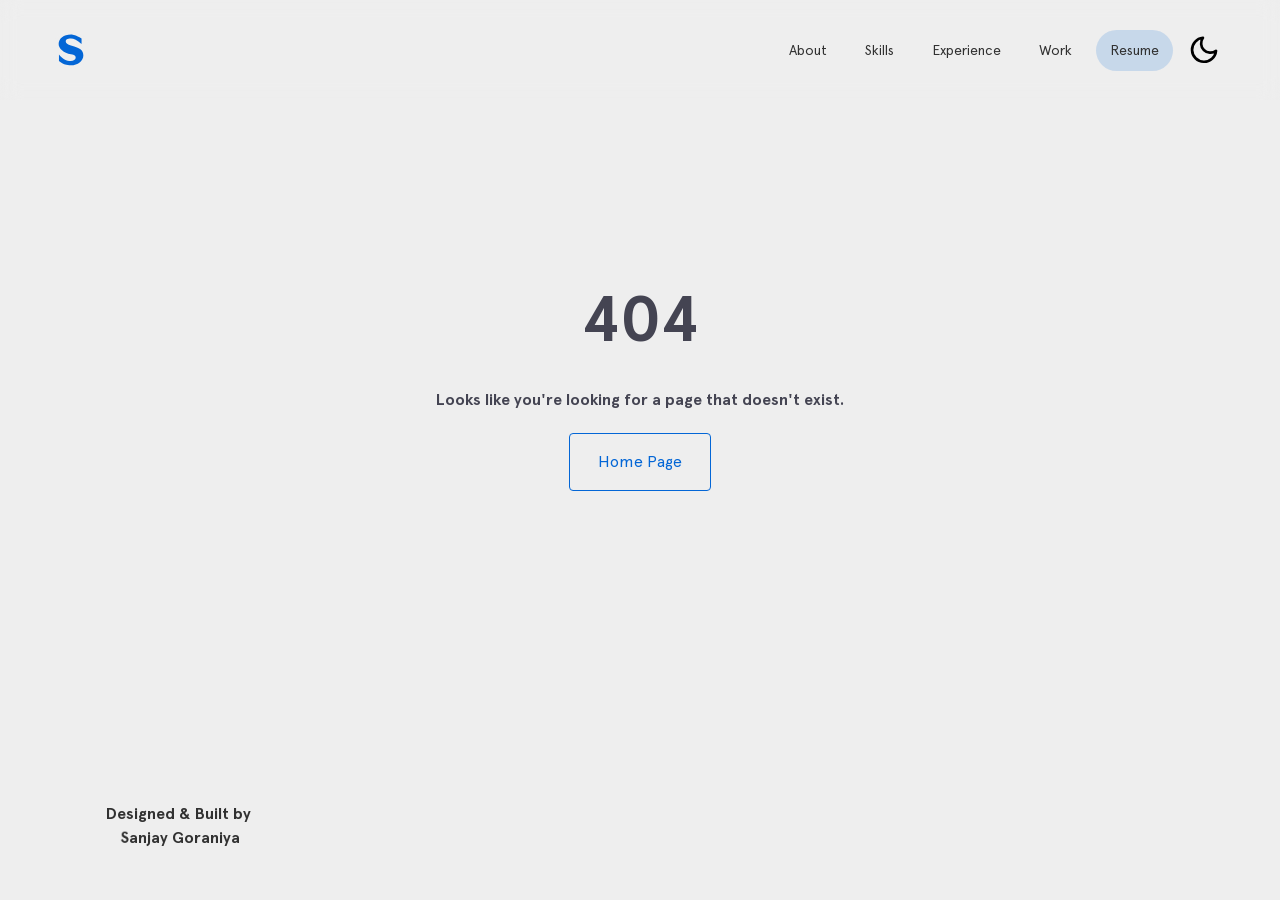
==== index.html @ a466d7d6 "bug fixed" ====
<!doctype html><html lang="en"><head><meta charset="utf-8"/><meta name="viewport" content="width=device-width,initial-scale=1"/><title>Sanjay Goraniya</title><link rel="sitemap" type="application/xml" href="/sitemap.xml"><link rel="icon" sizes="256x256" href="/favicon.ico"/><link rel="apple-touch-icon" sizes="192x192" href="/logo192.png"/><link id="manifest" rel="manifest" href="/manifest-light.json"/><link rel="stylesheet" href="/css/styles.css"><link rel="stylesheet" href="https://fonts.googleapis.com/css?family=Inconsolata:400,700"><link rel="stylesheet" href="/css/layout.css"><link rel="preconnect dns-prefetch" href="https://www.google-analytics.com"></head><body class="siteLoading"><noscript><meta http-equiv="refresh" content="0;url=/index.htm"/></noscript><div id="root"></div><script async="" src="https://www.google-analytics.com/analytics.js"></script><script>!function(e){function r(r){for(var n,a,i=r[0],l=r[1],f=r[2],c=0,s=[];c<i.length;c++)a=i[c],Object.prototype.hasOwnProperty.call(o,a)&&o[a]&&s.push(o[a][0]),o[a]=0;for(n in l)Object.prototype.hasOwnProperty.call(l,n)&&(e[n]=l[n]);for(p&&p(r);s.length;)s.shift()();return u.push.apply(u,f||[]),t()}function t(){for(var e,r=0;r<u.length;r++){for(var t=u[r],n=!0,i=1;i<t.length;i++){var l=t[i];0!==o[l]&&(n=!1)}n&&(u.splice(r--,1),e=a(a.s=t[0]))}return e}var n={},o={1:0},u=[];function a(r){if(n[r])return n[r].exports;var t=n[r]={i:r,l:!1,exports:{}};return e[r].call(t.exports,t,t.exports,a),t.l=!0,t.exports}a.m=e,a.c=n,a.d=function(e,r,t){a.o(e,r)||Object.defineProperty(e,r,{enumerable:!0,get:t})},a.r=function(e){"undefined"!=typeof Symbol&&Symbol.toStringTag&&Object.defineProperty(e,Symbol.toStringTag,{value:"Module"}),Object.defineProperty(e,"__esModule",{value:!0})},a.t=function(e,r){if(1&r&&(e=a(e)),8&r)return e;if(4&r&&"object"==typeof e&&e&&e.__esModule)return e;var t=Object.create(null);if(a.r(t),Object.defineProperty(t,"default",{enumerable:!0,value:e}),2&r&&"string"!=typeof e)for(var n in e)a.d(t,n,function(r){return e[r]}.bind(null,n));return t},a.n=function(e){var r=e&&e.__esModule?function(){return e.default}:function(){return e};return a.d(r,"a",r),r},a.o=function(e,r){return Object.prototype.hasOwnProperty.call(e,r)},a.p="/";var i=this.webpackJsonpsanjaygoraniya=this.webpackJsonpsanjaygoraniya||[],l=i.push.bind(i);i.push=r,i=i.slice();for(var f=0;f<i.length;f++)r(i[f]);var p=l;t()}([])</script><script src="/static/js/2.ada82564.chunk.js"></script><script src="/static/js/main.3260bbbf.chunk.js"></script></body></html>
---- css/styles.css ----
.siteLoading::before {
    content: '';
    background: url('../img/watch.svg') no-repeat center center;
    background-size: 35%;
    position: absolute;
    top: 0;
    bottom: 0;
    left: 0;
    right: 0;
    z-index: 1000;
}
.siteLoading {
    pointer-events: none;
    overflow: hidden;
    user-select: none;
    height: 100vh;
    width: 100vw;
}
.siteLoading #root {
    background-color: #25252588;
    opacity: 0.01;
}
---- css/layout.css ----
@font-face{font-family:'Apercu';src:url("../fonts/apercu/Apercu-Light.eot");src:url("../fonts/apercu/Apercu-Light.eot?#iefix") format("embedded-opentype"),url("../fonts/apercu/Apercu-Light.woff2") format("woff2"),url("../fonts/apercu/Apercu-Light.woff") format("woff"),url("../fonts/apercu/Apercu-Light.ttf") format("truetype"),url("../fonts/apercu/Apercu-Light.svg#Apercu-Light") format("svg");font-weight:300;font-style:normal}@font-face{font-family:'Apercu';src:url("../fonts/apercu/Apercu-LightItalic.eot");src:url("../fonts/apercu/Apercu-LightItalic.eot?#iefix") format("embedded-opentype"),url("../fonts/apercu/Apercu-LightItalic.woff2") format("woff2"),url("../fonts/apercu/Apercu-LightItalic.woff") format("woff"),url("../fonts/apercu/Apercu-LightItalic.ttf") format("truetype"),url("../fonts/apercu/Apercu-LightItalic.svg#Apercu-LightItalic") format("svg");font-weight:300;font-style:italic}@font-face{font-family:'Apercu';src:url("../fonts/apercu/Apercu-Regular.eot");src:url("../fonts/apercu/Apercu-Regular.eot?#iefix") format("embedded-opentype"),url("../fonts/apercu/Apercu-Regular.woff2") format("woff2"),url("../fonts/apercu/Apercu-Regular.woff") format("woff"),url("../fonts/apercu/Apercu-Regular.ttf") format("truetype"),url("../fonts/apercu/Apercu-Regular.svg#Apercu-Regular") format("svg");font-weight:400;font-style:normal}@font-face{font-family:'Apercu';src:url("../fonts/apercu/Apercu-Italic.eot");src:url("../fonts/apercu/Apercu-Italic.eot?#iefix") format("embedded-opentype"),url("../fonts/apercu/Apercu-Italic.woff2") format("woff2"),url("../fonts/apercu/Apercu-Italic.woff") format("woff"),url("../fonts/apercu/Apercu-Italic.ttf") format("truetype"),url("../fonts/apercu/Apercu-Italic.svg#Apercu-Italic") format("svg");font-weight:400;font-style:italic}@font-face{font-family:'Apercu';src:url("../fonts/apercu/Apercu-Medium.eot");src:url("../fonts/apercu/Apercu-Medium.eot?#iefix") format("embedded-opentype"),url("../fonts/apercu/Apercu-Medium.woff2") format("woff2"),url("../fonts/apercu/Apercu-Medium.woff") format("woff"),url("../fonts/apercu/Apercu-Medium.ttf") format("truetype"),url("../fonts/apercu/Apercu-Medium.svg#Apercu-Medium") format("svg");font-weight:500;font-style:normal}@font-face{font-family:'Apercu';src:url("../fonts/apercu/Apercu-MediumItalic.eot");src:url("../fonts/apercu/Apercu-MediumItalic.eot?#iefix") format("embedded-opentype"),url("../fonts/apercu/Apercu-MediumItalic.woff2") format("woff2"),url("../fonts/apercu/Apercu-MediumItalic.woff") format("woff"),url("../fonts/apercu/Apercu-MediumItalic.ttf") format("truetype"),url("../fonts/apercu/Apercu-MediumItalic.svg#Apercu-MediumItalic") format("svg");font-weight:500;font-style:italic}@font-face{font-family:'Apercu';src:url("../fonts/apercu/Apercu-Bold.eot");src:url("../fonts/apercu/Apercu-Bold.eot?#iefix") format("embedded-opentype"),url("../fonts/apercu/Apercu-Bold.woff2") format("woff2"),url("../fonts/apercu/Apercu-Bold.woff") format("woff"),url("../fonts/apercu/Apercu-Bold.ttf") format("truetype"),url("../fonts/apercu/Apercu-Bold.svg#Apercu-Bold") format("svg");font-weight:700;font-style:normal}@font-face{font-family:'Apercu';src:url("../fonts/apercu/Apercu-BoldItalic.eot");src:url("../fonts/apercu/Apercu-BoldItalic.eot?#iefix") format("embedded-opentype"),url("../fonts/apercu/Apercu-BoldItalic.woff2") format("woff2"),url("../fonts/apercu/Apercu-BoldItalic.woff") format("woff"),url("../fonts/apercu/Apercu-BoldItalic.ttf") format("truetype"),url("../fonts/apercu/Apercu-BoldItalic.svg#Apercu-BoldItalic") format("svg");font-weight:700;font-style:italic}.navbar{--navbar-height: 100px;position:fixed;z-index:12;height:var(--navbar-height);width:100%;min-width:280px;padding:0px 50px;-webkit-transition:-webkit-transform 0.8s ease-in-out;transition:-webkit-transform 0.8s ease-in-out;transition:transform 0.8s ease-in-out;transition:transform 0.8s ease-in-out, -webkit-transform 0.8s ease-in-out;background:var(--main-blur-background);-webkit-backdrop-filter:blur(10px);backdrop-filter:blur(10px)}@media screen and (max-width: 1024px){.navbar{padding:0 40px}}@media screen and (max-width: 768px){.navbar{padding:0 30px}}@media screen and (max-width: 330px){.navbar{padding:0 10px}}@media screen and (max-width: 630px){.navbar{--navbar-height: 70px;bottom:0}}.navbar.up{--navbar-height: 70px;-webkit-transition:-webkit-transform 0.4s ease-in-out;transition:-webkit-transform 0.4s ease-in-out;transition:transform 0.4s ease-in-out;transition:transform 0.4s ease-in-out, -webkit-transform 0.4s ease-in-out;-webkit-box-shadow:0 10px 30px -10px rgba(0,0,0,0.5);box-shadow:0 10px 30px -10px rgba(0,0,0,0.5)}@media screen and (max-width: 630px){.navbar.up{-webkit-box-shadow:0 -10px 30px -10px rgba(0,0,0,0.5);box-shadow:0 -10px 30px -10px rgba(0,0,0,0.5)}}.navbar.down{--navbar-height: 70px;-webkit-transform:translateY(-100%);transform:translateY(-100%)}@media screen and (max-width: 630px){.navbar.down{-webkit-transform:translateY(100%);transform:translateY(100%)}}.navbar nav{display:-webkit-box;display:-ms-flexbox;display:flex;-webkit-box-align:center;-ms-flex-align:center;align-items:center;-webkit-box-pack:justify;-ms-flex-pack:justify;justify-content:space-between;height:100%;width:100%}.navbar nav .logo{display:-webkit-box;display:-ms-flexbox;display:flex;-webkit-box-pack:center;-ms-flex-pack:center;justify-content:center;-ms-flex-negative:0;flex-shrink:0;-webkit-box-align:center;-ms-flex-align:center;align-items:center;width:42px;height:42px}.navbar nav .logo a,.navbar nav .logo img,.navbar nav .logo svg{width:100%;height:100%}.navbar nav .navbar__links{display:-webkit-box;display:-ms-flexbox;display:flex;-webkit-box-align:center;-ms-flex-align:center;align-items:center}.navbar nav .navbar__links ul{display:-webkit-box;display:-ms-flexbox;display:flex;-webkit-box-pack:justify;-ms-flex-pack:justify;justify-content:space-between;-webkit-box-align:center;-ms-flex-align:center;align-items:center;padding:0px;margin:0px;list-style:none}@media screen and (max-width: 630px){.navbar nav .navbar__links ul{position:absolute;z-index:10;width:160px;display:-webkit-box;display:-ms-flexbox;display:flex;-webkit-box-orient:vertical;-webkit-box-direction:normal;-ms-flex-direction:column;flex-direction:column;-webkit-box-align:center;-ms-flex-align:center;align-items:center;-webkit-box-pack:center;-ms-flex-pack:center;justify-content:center;top:-100%;left:50%;-webkit-transition:none;transition:none;-webkit-transform:translate(-50%, 100%);transform:translate(-50%, 100%);opacity:0}.navbar nav .navbar__links ul.show{-webkit-transition:opacity .2s ease, -webkit-transform 0.5s ease-in;transition:opacity .2s ease, -webkit-transform 0.5s ease-in;transition:transform 0.5s ease-in, opacity .2s ease;transition:transform 0.5s ease-in, opacity .2s ease, -webkit-transform 0.5s ease-in;-webkit-transform:translate(-50%, -74%);transform:translate(-50%, -74%);opacity:1}.navbar nav .navbar__links ul::before{content:'';position:absolute;top:0;right:0;height:100%;width:100%;z-index:-1;background:var(--main-background);border-radius:10px;-webkit-box-shadow:rgba(0,0,0,0.8) 0px 0px 85px;box-shadow:rgba(0,0,0,0.8) 0px 0px 85px}}.navbar nav .navbar__links ul li{margin:0px 5px;font-size:14px}.navbar nav .navbar__links ul li a{padding:10px 14px;display:inline-block;text-decoration:none;text-decoration-skip-ink:auto;color:var(--heading-text);border-radius:50px;cursor:pointer}@media screen and (max-width: 630px){.navbar nav .navbar__links ul li a{margin:5px;color:var(--heading-text);background:var(--link-hover-background)}.navbar nav .navbar__links ul li a:hover{color:var(--link-text);text-decoration:underline}}.navbar nav .navbar__links ul li a:hover{color:var(--link-text);background:var(--link-hover-background)}.navbar nav .navbar__links .navbar__link__button{position:relative;display:-webkit-box;display:-ms-flexbox;display:flex;-webkit-box-orient:horizontal;-webkit-box-direction:normal;-ms-flex-direction:row;flex-direction:row;-webkit-box-align:center;-ms-flex-align:center;align-items:center}.navbar nav .navbar__links .navbar__link__button .link__button{margin-left:5px;margin-right:5px;font-size:14px}.navbar nav .navbar__links .navbar__link__button a{padding:10px 14px;display:inline-block;text-decoration:none;text-decoration-skip-ink:auto;color:var(--heading-text);border-radius:50px;background:var(--link-hover-background);cursor:pointer}.navbar nav .navbar__links .navbar__link__button a:hover{color:var(--link-text);background:var(--link-hover-background)}.navbar nav .navbar__links .navbar__link__button .hamburger__wrapper{--hamburger-width: 15px;--ham-before: top 0.1s ease-in 0.25s,opacity 0.1s ease-in;--ham-before-active: top 0.1s ease-out,opacity 0.1s ease-out 0.12s;--ham-after: bottom 0.1s ease-in 0.25s,transform 0.22s cubic-bezier(0.55,0.055,0.675,0.19);--ham-after-active: bottom 0.1s ease-out,transform 0.22s cubic-bezier(0.215,0.61,0.355,1) 0.12s;--hamburger-open-line-gap: -8px;display:none}@media screen and (max-width: 630px){.navbar nav .navbar__links .navbar__link__button .hamburger__wrapper{display:initial}}.navbar nav .navbar__links .navbar__link__button .hamburger__wrapper .hamburger__button{display:-webkit-box;display:-ms-flexbox;display:flex;-webkit-box-pack:center;-ms-flex-pack:center;justify-content:center;-webkit-box-align:center;-ms-flex-align:center;align-items:center;position:relative;z-index:10;padding:13.5px;border:0px;border-radius:50%;background-color:transparent;color:inherit;text-transform:none;-webkit-transition-timing-function:linear;transition-timing-function:linear;-webkit-transition-duration:0.15s;transition-duration:0.15s;-webkit-transition-property:opacity, -webkit-filter;transition-property:opacity, -webkit-filter;transition-property:opacity, filter;transition-property:opacity, filter, -webkit-filter;outline:none;cursor:pointer}.navbar nav .navbar__links .navbar__link__button .hamburger__wrapper .hamburger__button:hover{background:var(--link-hover-background)}.navbar nav .navbar__links .navbar__link__button .hamburger__wrapper .hamburger__button .ham-box{display:inline-block;position:relative;width:var(--hamburger-width);height:var(--hamburger-width)}.navbar nav .navbar__links .navbar__link__button .hamburger__wrapper .hamburger__button .ham-box .ham-box-inner{position:absolute;top:50%;right:0px;width:var(--hamburger-width);height:2px;border-radius:var(--border-radius);background-color:var(--link-text)}.navbar nav .navbar__links .navbar__link__button .hamburger__wrapper .hamburger__button .ham-box .ham-box-inner::after,.navbar nav .navbar__links .navbar__link__button .hamburger__wrapper .hamburger__button .ham-box .ham-box-inner::before{content:"";display:block;position:absolute;left:auto;right:0px;height:2px;border-radius:4px;background-color:var(--link-text);-webkit-transition-timing-function:ease;transition-timing-function:ease;-webkit-transition-duration:0.15s;transition-duration:0.15s;-webkit-transition-property:-webkit-transform;transition-property:-webkit-transform;transition-property:transform;transition-property:transform, -webkit-transform}.navbar nav .navbar__links .navbar__link__button .hamburger__close .ham-box .ham-box-inner{-webkit-transition:-webkit-transform 0.22s cubic-bezier(0.215, 0.61, 0.355, 1) 0.12s;transition:-webkit-transform 0.22s cubic-bezier(0.215, 0.61, 0.355, 1) 0.12s;transition:transform 0.22s cubic-bezier(0.215, 0.61, 0.355, 1) 0.12s;transition:transform 0.22s cubic-bezier(0.215, 0.61, 0.355, 1) 0.12s, -webkit-transform 0.22s cubic-bezier(0.215, 0.61, 0.355, 1) 0.12s;-webkit-transform:rotate(225deg);transform:rotate(225deg)}.navbar nav .navbar__links .navbar__link__button .hamburger__close .ham-box .ham-box-inner::before{width:100%;top:0px;opacity:1;-webkit-transition:var(--ham-before-active);transition:var(--ham-before-active)}.navbar nav .navbar__links .navbar__link__button .hamburger__close .ham-box .ham-box-inner::after{width:100%;bottom:0px;-webkit-transform:rotate(-90deg);transform:rotate(-90deg);-webkit-transition:var(--ham-after-active);transition:var(--ham-after-active)}.navbar nav .navbar__links .navbar__link__button .hamburger__open .ham-box-inner{-webkit-transition:-webkit-transform 0.22s cubic-bezier(0.55, 0.055, 0.675, 0.19) 0s;transition:-webkit-transform 0.22s cubic-bezier(0.55, 0.055, 0.675, 0.19) 0s;transition:transform 0.22s cubic-bezier(0.55, 0.055, 0.675, 0.19) 0s;transition:transform 0.22s cubic-bezier(0.55, 0.055, 0.675, 0.19) 0s, -webkit-transform 0.22s cubic-bezier(0.55, 0.055, 0.675, 0.19) 0s;-webkit-transform:rotate(0deg);transform:rotate(0deg)}.navbar nav .navbar__links .navbar__link__button .hamburger__open .ham-box-inner::before{width:120%;top:var(--hamburger-open-line-gap);opacity:1;-webkit-transition:var(--ham-before);transition:var(--ham-before)}.navbar nav .navbar__links .navbar__link__button .hamburger__open .ham-box-inner::after{width:80%;bottom:var(--hamburger-open-line-gap);-webkit-transform:rotate(0deg);transform:rotate(0deg);-webkit-transition:var(--ham-after);transition:var(--ham-after)}html{-webkit-box-sizing:border-box;box-sizing:border-box}*,*:before,*:after{-webkit-box-sizing:inherit;box-sizing:inherit}*::-moz-selection{color:var(--selection-text);background:var(--selection-background)}*::selection{color:var(--selection-text);background:var(--selection-background)}::-webkit-scrollbar{width:var(--scrollbar-size);height:var(--scrollbar-size)}::-webkit-scrollbar-track{background:var(--main-background)}::-webkit-scrollbar-thumb{background-color:var(--main-text);border-radius:6px;border:3px solid var(--main-background)}body{--main-background: #eee;--main-blur-background: #eeeeee6a;--main-text: #444452;--heading-text: #313131;--link-text: #0366d6;--link-main-background: transparent;--link-hover-background: #0366d62a;--selection-background: #ffdc00;--selection-text: inherit;--scrollbar-size: 11px;scrollbar-width:thin;scrollbar-color:var(--main-text) var(--main-background);margin:0;padding:0;-webkit-font-smoothing:antialiased;-moz-osx-font-smoothing:grayscale;background-color:var(--main-background);color:var(--main-text);font-family:"Apercu","Source Sans Pro",system,system-ui,-apple-system,BlinkMacSystemFont,Roboto,Helvetica,Arial,sans-serif;line-height:1.5;width:100%;position:relative;min-width:280px}body .container,body #root{width:100%;height:100%}body.dark{--main-background: #0a192f;--main-blur-background: #0a192f6a;--main-text: #afafbf;--heading-text: #c3c3c3;--link-text: #58a6ff;--link-main-background: transparent;--link-hover-background: #58a6ff2a;--selection-background: #ffdc00;--selection-text: #000}a{-webkit-transition:all 0.2s ease-in-out;transition:all 0.2s ease-in-out;text-decoration:none;color:var(--link-text)}.email-link{color:var(--link-text) !important;display:inline-block;background-color:transparent;border:1px solid var(--link-text);border-radius:4px;padding:1.25rem 1.75rem;line-height:1;text-decoration:none;cursor:pointer}@media screen and (max-width: 550px){.email-link{padding:1rem 1.50rem}}@media screen and (max-width: 360px){.email-link{padding:1rem 1.50rem}}@media screen and (max-width: 330px){.email-link{padding:1rem 1.50rem}}.email-link:hover{text-decoration:none;background-color:var(--link-hover-background)}ul{list-style:none;padding:0;margin:0}img{max-width:100%;vertical-align:middle}strong{font-weight:700;color:var(--heading-text)}.emoji{display:inline-block;vertical-align:text-top;background-size:contain;background-repeat:no-repeat;background-position:center}.section{display:-webkit-box;display:-ms-flexbox;display:flex;-webkit-box-pack:center;-ms-flex-pack:center;justify-content:center;padding:100px 170px}@media screen and (max-width: 1280px){.section{padding:100px}}@media screen and (max-width: 1024px){.section{padding:80px 50px}}@media screen and (max-width: 768px){.section{display:block}}@media screen and (max-width: 480px){.section{padding:80px 35px}}.section__title{-ms-flex-negative:0;flex-shrink:0;width:200px;margin:0;padding:0;margin-right:70px;color:var(--heading-text);text-transform:uppercase;text-align:right;font-weight:700;letter-spacing:2px}@media screen and (max-width: 1024px){.section__title{margin-right:50px}}@media screen and (max-width: 850px){.section__title{width:150px}}@media screen and (max-width: 768px){.section__title{text-align:left;width:auto}}.section__content{font-weight:300;font-size:1rem;width:100%;max-width:650px}@media screen and (max-width: 768px){.section__content{padding-top:30px;padding-left:50px}}@media screen and (max-width: 550px){.section__content{padding-left:30px}}@media screen and (max-width: 480px){.section__content{padding-left:10px}}.section__content p{margin-top:0;margin-bottom:25px}.section__content .underline-link{display:inline-block;text-decoration:none}.section__content .underline-link:hover{text-decoration:underline}.project-link{-webkit-transition:all 0.2s ease-in-out;transition:all 0.2s ease-in-out;font-weight:700;display:inline-block;background-color:transparent;white-space:nowrap}.project-link:hover:after{-webkit-transform:translateX(7px);transform:translateX(7px)}.small{font-family:'Inconsolata', monospace;font-size:0.85rem;display:inline-block;margin-top:15px}.small:after{display:none}.fadeOut{opacity:0;-webkit-transition:opacity 0.5s;transition:opacity 0.5s;pointer-events:none}.fadeIn{opacity:1;-webkit-transition:opacity 0.5s 0.5s;transition:opacity 0.5s 0.5s}#top-button{-webkit-transition:all 0.2s ease-in-out;transition:all 0.2s ease-in-out;background:transparent;border:none;outline:none;width:40px;position:fixed;bottom:25px;right:10px;-webkit-transition:all .8s;transition:all .8s;cursor:pointer}@media screen and (max-width: 1024px){#top-button{bottom:20px;right:7px;width:35px}}@media screen and (max-width: 630px){#top-button.md{-webkit-transition:all .4s;transition:all .4s;bottom:calc(70px + 15px)}}@media screen and (max-width: 480px){#top-button{right:3px}}#top-button:hover,#top-button:focus{-webkit-transform:translateY(-10px);transform:translateY(-10px)}#top-button img{width:100%}.waypoint{opacity:0;-webkit-transform:translate3d(0, 20px, 0);transform:translate3d(0, 20px, 0);-webkit-transition:opacity 0.6s cubic-bezier(0.694, 0, 0.335, 1),-webkit-transform 0.6s cubic-bezier(0.694, 0, 0.335, 1);transition:opacity 0.6s cubic-bezier(0.694, 0, 0.335, 1),-webkit-transform 0.6s cubic-bezier(0.694, 0, 0.335, 1);transition:opacity 0.6s cubic-bezier(0.694, 0, 0.335, 1),transform 0.6s cubic-bezier(0.694, 0, 0.335, 1);transition:opacity 0.6s cubic-bezier(0.694, 0, 0.335, 1),transform 0.6s cubic-bezier(0.694, 0, 0.335, 1),-webkit-transform 0.6s cubic-bezier(0.694, 0, 0.335, 1)}.in-view{opacity:1;-webkit-transform:translateZ(0);transform:translateZ(0)}.theme-changing,.theme-changing *{-webkit-transition:color 0.2s ease-in-out, background-color 0.8s ease-in-out !important;transition:color 0.2s ease-in-out, background-color 0.8s ease-in-out !important}.toggle-theme-wrapper{--toggle-switch-size: 42px;padding:5px;height:var(--toggle-switch-size);width:var(--toggle-switch-size);border-radius:50%;top:25px;right:30px}@media screen and (max-width: 480px){.toggle-theme-wrapper{top:20px;right:25px}}.toggle-theme-wrapper:hover{background:var(--link-hover-background)}.toggle-theme-wrapper .toggle-theme-button{height:100%;width:100%;padding:0;margin:0;border-radius:50px;border:none;outline:none;background:transparent}.toggle-theme-wrapper #toggle-switch{visibility:hidden;position:absolute;opacity:0;height:0;width:0}.toggle-theme-wrapper #toggle-switch:checked+label .sun{-webkit-transition:all 2s ease;transition:all 2s ease;display:block;opacity:1}.toggle-theme-wrapper #toggle-switch:checked+label .moon{-webkit-transition:all 2s ease;transition:all 2s ease;display:none;opacity:0}.toggle-theme-wrapper label{display:-webkit-box;display:-ms-flexbox;display:flex;-webkit-box-pack:center;-ms-flex-pack:center;justify-content:center;-webkit-box-align:center;-ms-flex-align:center;align-items:center;height:100%;width:100%;border-radius:50%;cursor:pointer}.toggle-theme-wrapper label svg.sun{height:calc(var(--toggle-switch-size) * 0.6);width:calc(var(--toggle-switch-size) * 0.6)}.toggle-theme-wrapper label svg.moon{height:calc(var(--toggle-switch-size) * 0.8);width:calc(var(--toggle-switch-size) * 0.8)}.toggle-theme-wrapper label .sun{display:none}.toggle-theme-wrapper label .moon{display:block}@-webkit-keyframes rubberText{from{-webkit-transform:scale3d(1, 1, 1);transform:scale3d(1, 1, 1)}30%{-webkit-transform:scale3d(1.25, 0.75, 1);transform:scale3d(1.25, 0.75, 1)}40%{-webkit-transform:scale3d(0.75, 1.25, 1);transform:scale3d(0.75, 1.25, 1)}50%{-webkit-transform:scale3d(1.15, 0.85, 1);transform:scale3d(1.15, 0.85, 1)}65%{-webkit-transform:scale3d(0.95, 1.05, 1);transform:scale3d(0.95, 1.05, 1)}75%{-webkit-transform:scale3d(1.05, 0.95, 1);transform:scale3d(1.05, 0.95, 1)}to{-webkit-transform:scale3d(1, 1, 1);transform:scale3d(1, 1, 1)}}@keyframes rubberText{from{-webkit-transform:scale3d(1, 1, 1);transform:scale3d(1, 1, 1)}30%{-webkit-transform:scale3d(1.25, 0.75, 1);transform:scale3d(1.25, 0.75, 1)}40%{-webkit-transform:scale3d(0.75, 1.25, 1);transform:scale3d(0.75, 1.25, 1)}50%{-webkit-transform:scale3d(1.15, 0.85, 1);transform:scale3d(1.15, 0.85, 1)}65%{-webkit-transform:scale3d(0.95, 1.05, 1);transform:scale3d(0.95, 1.05, 1)}75%{-webkit-transform:scale3d(1.05, 0.95, 1);transform:scale3d(1.05, 0.95, 1)}to{-webkit-transform:scale3d(1, 1, 1);transform:scale3d(1, 1, 1)}}.rubber-text{display:inline-block;white-space:pre;will-change:transform;text-rendering:optimizeLegibility;-webkit-transition:-webkit-transform 0.3s ease-out;transition:-webkit-transform 0.3s ease-out;transition:transform 0.3s ease-out;transition:transform 0.3s ease-out, -webkit-transform 0.3s ease-out;font-weight:inherit;font-size:inherit}.rubber-text.animate{-webkit-animation:rubberText 1s;animation:rubberText 1s}.rubber-text:hover{color:var(--link-text)}.not-found .name .rubber-text:hover{color:var(--heading-text)}.intro{height:calc(100vh);min-height:550px;display:-webkit-box;display:-ms-flexbox;display:flex;-webkit-box-orient:vertical;-webkit-box-direction:normal;-ms-flex-direction:column;flex-direction:column;-webkit-box-pack:center;-ms-flex-pack:center;justify-content:center;max-width:1440px;padding:120px 100px;margin:0 auto}@media screen and (max-width: 630px){.intro{padding:120px 70px}}@media screen and (max-width: 550px){.intro{padding:120px 50px}}@media screen and (max-width: 480px){.intro{padding:70px 35px}}.intro .name{font-weight:700;font-size:3rem;color:var(--heading-text)}@media screen and (max-width: 1024px){.intro .name{font-size:2.75rem}}@media screen and (max-width: 768px){.intro .name{font-size:2.5rem}}@media screen and (max-width: 550px){.intro .name{font-size:2.25rem}}@media screen and (max-width: 480px){.intro .name{font-size:2rem}}@media screen and (max-width: 360px){.intro .name{font-size:1.75rem}}@media screen and (max-width: 330px){.intro .name{font-size:1.5rem}}.intro__hello,.intro__tagline{font-size:2.5rem}@media screen and (max-width: 1024px){.intro__hello,.intro__tagline{font-size:2.25rem}}@media screen and (max-width: 768px){.intro__hello,.intro__tagline{font-size:2rem}}@media screen and (max-width: 550px){.intro__hello,.intro__tagline{font-size:1.75rem}}@media screen and (max-width: 360px){.intro__hello,.intro__tagline{font-size:1.5rem}}@media screen and (max-width: 330px){.intro__hello,.intro__tagline{font-size:1.4rem}}.intro__hello h1,.intro__hello h2,.intro__hello h3,.intro__tagline h1,.intro__tagline h2,.intro__tagline h3{font-size:inherit;font-weight:inherit;margin:0;padding:0}.intro__hello .emoji,.intro__tagline .emoji{width:40px;height:40px}@media screen and (max-width: 1024px){.intro__hello .emoji,.intro__tagline .emoji{width:35px;height:35px}}@media screen and (max-width: 768px){.intro__hello .emoji,.intro__tagline .emoji{width:30px;height:30px}}@media screen and (max-width: 360px){.intro__hello .emoji,.intro__tagline .emoji{width:25px;height:25px}}.intro__hello{font-weight:300}.intro__hello .wave-hand{background-image:url("../img/emojis/wave.png");margin-left:10px;cursor:pointer}.intro__hello .wave-hand.animated{-webkit-animation-duration:1s;animation-duration:1s;-webkit-animation-fill-mode:both;animation-fill-mode:both}.intro__hello .wave-hand.wave{-webkit-animation-name:wave;animation-name:wave}@-webkit-keyframes wave{from{-webkit-transform:none;transform:none}15%{-webkit-transform:translate3d(-20%, 0, 0) rotate3d(0, 0, 1, -10deg);transform:translate3d(-20%, 0, 0) rotate3d(0, 0, 1, -10deg)}30%{-webkit-transform:translate3d(10%, 0, 0) rotate3d(0, 0, 1, 7deg);transform:translate3d(10%, 0, 0) rotate3d(0, 0, 1, 7deg)}45%{-webkit-transform:translate3d(-15%, 0, 0) rotate3d(0, 0, 1, -10deg);transform:translate3d(-15%, 0, 0) rotate3d(0, 0, 1, -10deg)}60%{-webkit-transform:translate3d(10%, 0, 0) rotate3d(0, 0, 1, 5deg);transform:translate3d(10%, 0, 0) rotate3d(0, 0, 1, 5deg)}75%{-webkit-transform:translate3d(-5%, 0, 0) rotate3d(0, 0, 1, -2deg);transform:translate3d(-5%, 0, 0) rotate3d(0, 0, 1, -2deg)}to{-webkit-transform:none;transform:none}}@keyframes wave{from{-webkit-transform:none;transform:none}15%{-webkit-transform:translate3d(-20%, 0, 0) rotate3d(0, 0, 1, -10deg);transform:translate3d(-20%, 0, 0) rotate3d(0, 0, 1, -10deg)}30%{-webkit-transform:translate3d(10%, 0, 0) rotate3d(0, 0, 1, 7deg);transform:translate3d(10%, 0, 0) rotate3d(0, 0, 1, 7deg)}45%{-webkit-transform:translate3d(-15%, 0, 0) rotate3d(0, 0, 1, -10deg);transform:translate3d(-15%, 0, 0) rotate3d(0, 0, 1, -10deg)}60%{-webkit-transform:translate3d(10%, 0, 0) rotate3d(0, 0, 1, 5deg);transform:translate3d(10%, 0, 0) rotate3d(0, 0, 1, 5deg)}75%{-webkit-transform:translate3d(-5%, 0, 0) rotate3d(0, 0, 1, -2deg);transform:translate3d(-5%, 0, 0) rotate3d(0, 0, 1, -2deg)}to{-webkit-transform:none;transform:none}}.intro__tagline{font-weight:300;max-width:700px}.intro__tagline .technologist{background-image:url("../img/emojis/technologist-man.png")}.intro__tagline .specialty{color:inherit;margin-top:20px;letter-spacing:0.2px;font-size:1.4rem}@media screen and (max-width: 1024px){.intro__tagline .specialty{font-size:1.2rem}}@media screen and (max-width: 768px){.intro__tagline .specialty{font-size:1rem}}.intro__contact{height:-webkit-min-content;height:-moz-min-content;height:min-content;font-size:1rem;font-weight:400;margin-top:20px}@media screen and (max-width: 550px){.intro__contact{font-size:.75rem}}.intro__contact .email-link{margin-top:25px;margin-right:25px}@media screen and (max-width: 1024px){.intro__contact .email-link{margin-top:20px;margin-right:20px}}@media screen and (max-width: 768px){.intro__contact .email-link{margin-top:15px;margin-right:15px}}@media screen and (max-width: 550px){.intro__contact .email-link{margin-top:10px;margin-right:10px}}@media screen and (max-width: 360px){.intro__contact .email-link{margin-top:5px;margin-right:5px}}.intro__contact .highlight-link{-webkit-transition:all 0.2s ease-in-out;transition:all 0.2s ease-in-out;font-weight:400;text-decoration:none;display:inline-block;padding:2px 3px;text-decoration:none;-webkit-box-shadow:inset 0 -3px 0 blue;box-shadow:inset 0 -3px 0 blue}.intro__contact .highlight-link:hover{-webkit-box-shadow:inset 0 -33px 0 0 blue;box-shadow:inset 0 -33px 0 0 blue;color:#eee}.skills .skillz{display:-webkit-box;display:-ms-flexbox;display:flex;-webkit-box-pack:justify;-ms-flex-pack:justify;justify-content:space-between}@media screen and (max-width: 630px){.skills .skillz{-ms-flex-wrap:wrap;flex-wrap:wrap}}@media screen and (max-width: 630px){.skills .skillz__category{width:47%;margin-right:5px;margin-bottom:25px}}.skills .skillz__category__label{font-weight:700;text-transform:uppercase}.skills .skillz__category__item{margin:3px 0;font-size:0.9rem}.experience .job{margin-bottom:25px}.experience .job .time-place{display:-webkit-box;display:-ms-flexbox;display:flex;-webkit-box-pack:justify;-ms-flex-pack:justify;justify-content:space-between}@media screen and (max-width: 480px){.experience .job .time-place{display:block}}.experience .job__company{font-weight:700;display:-webkit-box;display:-ms-flexbox;display:flex;margin-bottom:10px}.experience .job__company .company-name{margin-right:10px;max-width:285px}@media screen and (max-width: 850px){.experience .job__company .company-name{max-width:200px}}@media screen and (max-width: 768px){.experience .job__company .company-name{max-width:285px}}@media screen and (max-width: 630px){.experience .job__company .company-name{max-width:200px}}@media screen and (max-width: 480px){.experience .job__company .company-name{max-width:250px}}.experience .job__company .company-links{display:-webkit-box;display:-ms-flexbox;display:flex;-webkit-box-align:center;-ms-flex-align:center;align-items:center}.experience .job__company .company-links a{display:-webkit-box;display:-ms-flexbox;display:flex;-webkit-box-pack:center;-ms-flex-pack:center;justify-content:center;-webkit-box-align:center;-ms-flex-align:center;align-items:center;padding:0 5px;color:inherit}.experience .job__company .company-links a:hover{color:var(--link-text) !important}.experience .job__time{font-size:0.9rem;font-family:'Inconsolata', monospace}@media screen and (max-width: 480px){.experience .job__time{font-size:0.8rem}}.experience .arrow-link{font-size:1.25rem}.experience .arrow-link:after{width:20px;height:20px}.status{display:-webkit-box;display:-ms-flexbox;display:flex;-webkit-box-align:center;-ms-flex-align:center;align-items:center;font-size:1.1rem;margin-top:70px}.status__light{width:30px;height:30px;display:-webkit-box;display:-ms-flexbox;display:flex;-webkit-box-pack:center;-ms-flex-pack:center;justify-content:center;-webkit-box-align:center;-ms-flex-align:center;align-items:center}.status__light__ring{position:absolute;width:25px;height:25px;-webkit-animation:pulsate 2s ease-out;animation:pulsate 2s ease-out;-webkit-animation-iteration-count:infinite;animation-iteration-count:infinite;opacity:0;border:3px solid #64ffda;border-radius:30px}@-webkit-keyframes pulsate{0%{-webkit-transform:scale(0.1, 0.1);transform:scale(0.1, 0.1);opacity:0}50%{opacity:1}100%{-webkit-transform:scale(1.2, 1.2);transform:scale(1.2, 1.2);opacity:0}}@keyframes pulsate{0%{-webkit-transform:scale(0.1, 0.1);transform:scale(0.1, 0.1);opacity:0}50%{opacity:1}100%{-webkit-transform:scale(1.2, 1.2);transform:scale(1.2, 1.2);opacity:0}}.status__light__led{position:absolute;width:13px;height:13px;background:#64ffda;border-radius:100%}.status__message{margin-left:15px}.featured-projects a:after{display:none}.featured-projects .project{display:-webkit-box;display:-ms-flexbox;display:flex;margin-bottom:100px;margin-left:-5%;width:125%}@media screen and (max-width: 1280px){.featured-projects .project{width:115%}}@media screen and (max-width: 1024px){.featured-projects .project{width:105%}}@media screen and (max-width: 768px){.featured-projects .project{width:100%;display:block;margin-bottom:70px}}.featured-projects .project.screentime{margin-bottom:70px}.featured-projects .project:last-of-type{margin-bottom:0}.featured-projects .project__pic{max-width:500px;overflow:visible;margin:0}.featured-projects .project__pic a{display:block}.featured-projects .project__pic.phones a{display:-webkit-box;display:-ms-flexbox;display:flex;-webkit-box-pack:justify;-ms-flex-pack:justify;justify-content:space-between}.featured-projects .project__pic.phones .phone{margin:0 -7%}.featured-projects .project__pic.phones .phone:first-of-type{margin-left:-5%}.featured-projects .project__pic img{width:100%;max-width:100%;vertical-align:bottom}.featured-projects .project__caption{width:125px;-ms-flex-negative:0;flex-shrink:0;margin-left:30px}@media screen and (max-width: 768px){.featured-projects .project__caption{width:100%;margin-top:25px;margin-left:0}}.featured-projects .project__name{margin-bottom:10px}.featured-projects .project__name a{font-weight:700}.featured-projects .project p{font-size:0.85rem;line-height:1.3}.other-projects .project{max-width:600px;margin-bottom:50px}.other-projects .project__name{display:-webkit-box;display:-ms-flexbox;display:flex;margin-bottom:10px}.other-projects .project__name .project-name{margin-right:10px}.other-projects .project__name .project-links{display:-webkit-box;display:-ms-flexbox;display:flex;-webkit-box-align:center;-ms-flex-align:center;align-items:center}.other-projects .project__name .project-links a{display:-webkit-box;display:-ms-flexbox;display:flex;-webkit-box-pack:center;-ms-flex-pack:center;justify-content:center;-webkit-box-align:center;-ms-flex-align:center;align-items:center;padding:0 5px;color:inherit}.other-projects .project__name .project-links a:hover{color:var(--link-text) !important}.other-projects .project p{font-size:0.9rem;margin-bottom:18px}.other-projects .project__used{font-size:0.9rem;font-family:'Inconsolata', monospace;font-weight:600}.other-projects .project__used__item{display:inline-block;border-radius:3px;background:transparent;margin:0 10px 0 0}.other-projects .project__used__item:last-of-type{margin-right:0}.footer{padding:50px 80px;display:-webkit-box;display:-ms-flexbox;display:flex;-webkit-box-pack:justify;-ms-flex-pack:justify;justify-content:space-between;-webkit-box-align:center;-ms-flex-align:center;align-items:center}@media screen and (max-width: 1024px){.footer{padding:50px}}@media screen and (max-width: 630px){.footer{display:block}}@media screen and (max-width: 480px){.footer{padding:50px 30px}}.footer__copyright{font-weight:700;width:200px;color:var(--heading-text)}@media screen and (max-width: 630px){.footer__copyright{width:auto;text-align:center;margin-bottom:25px}}@media screen and (max-width: 630px){.footer__copyright .top,.footer__copyright .bottom{display:inline-block}}@media screen and (max-width: 480px){.footer__copyright .top,.footer__copyright .bottom{display:block}}.footer__copyright .emoji{width:20px;height:20px;margin:0 3px;vertical-align:text-bottom}@media screen and (max-width: 630px){.footer__links{display:-webkit-box;display:-ms-flexbox;display:flex;-webkit-box-pack:center;-ms-flex-pack:center;justify-content:center}}@media screen and (max-width: 360px){.footer__links{margin:auto;max-width:220px;-ms-flex-wrap:wrap;flex-wrap:wrap}}.footer__links a{text-transform:uppercase;color:var(--link-text);margin:0 15px;outline:none}@media screen and (max-width: 1024px){.footer__links a{margin:0 10px}}.footer__links a:hover{text-decoration:underline}.footer__links a .text{font-size:0.9rem;display:inline;letter-spacing:1px}.footer__links img{display:none;width:22px}.not-found{width:100%;height:100vh !important;display:-webkit-box;display:-ms-flexbox;display:flex;-webkit-box-flex:1;-ms-flex:1;flex:1;-webkit-box-orient:vertical;-webkit-box-direction:normal;-ms-flex-direction:column;flex-direction:column;-webkit-box-pack:center;-ms-flex-pack:center;justify-content:center;-webkit-box-align:center;-ms-flex-align:center;align-items:center;text-align:center}.not-found .container,.not-found #root{display:-webkit-box;display:-ms-flexbox;display:flex;-webkit-box-orient:vertical;-webkit-box-direction:normal;-ms-flex-direction:column;flex-direction:column;height:100%;width:100%}.not-found .not-found-content{display:-webkit-box;display:-ms-flexbox;display:flex;-webkit-box-orient:vertical;-webkit-box-direction:normal;-ms-flex-direction:column;flex-direction:column;-webkit-box-flex:1;-ms-flex-positive:1;flex-grow:1;-webkit-box-pack:center;-ms-flex-pack:center;justify-content:center;-webkit-box-align:center;-ms-flex-align:center;align-items:center;padding:100px 100px}@media screen and (max-width: 480px){.not-found .not-found-content{padding:60px 60px}}.not-found h1{font-size:4rem;margin:10px 0}.not-found h2{font-size:1.5rem}@media screen and (max-width: 480px){.not-found h2{font-size:1.25rem}}@media screen and (max-width: 360px){.not-found h2{font-size:1.1rem}}
/*# sourceMappingURL=layout.css.map */
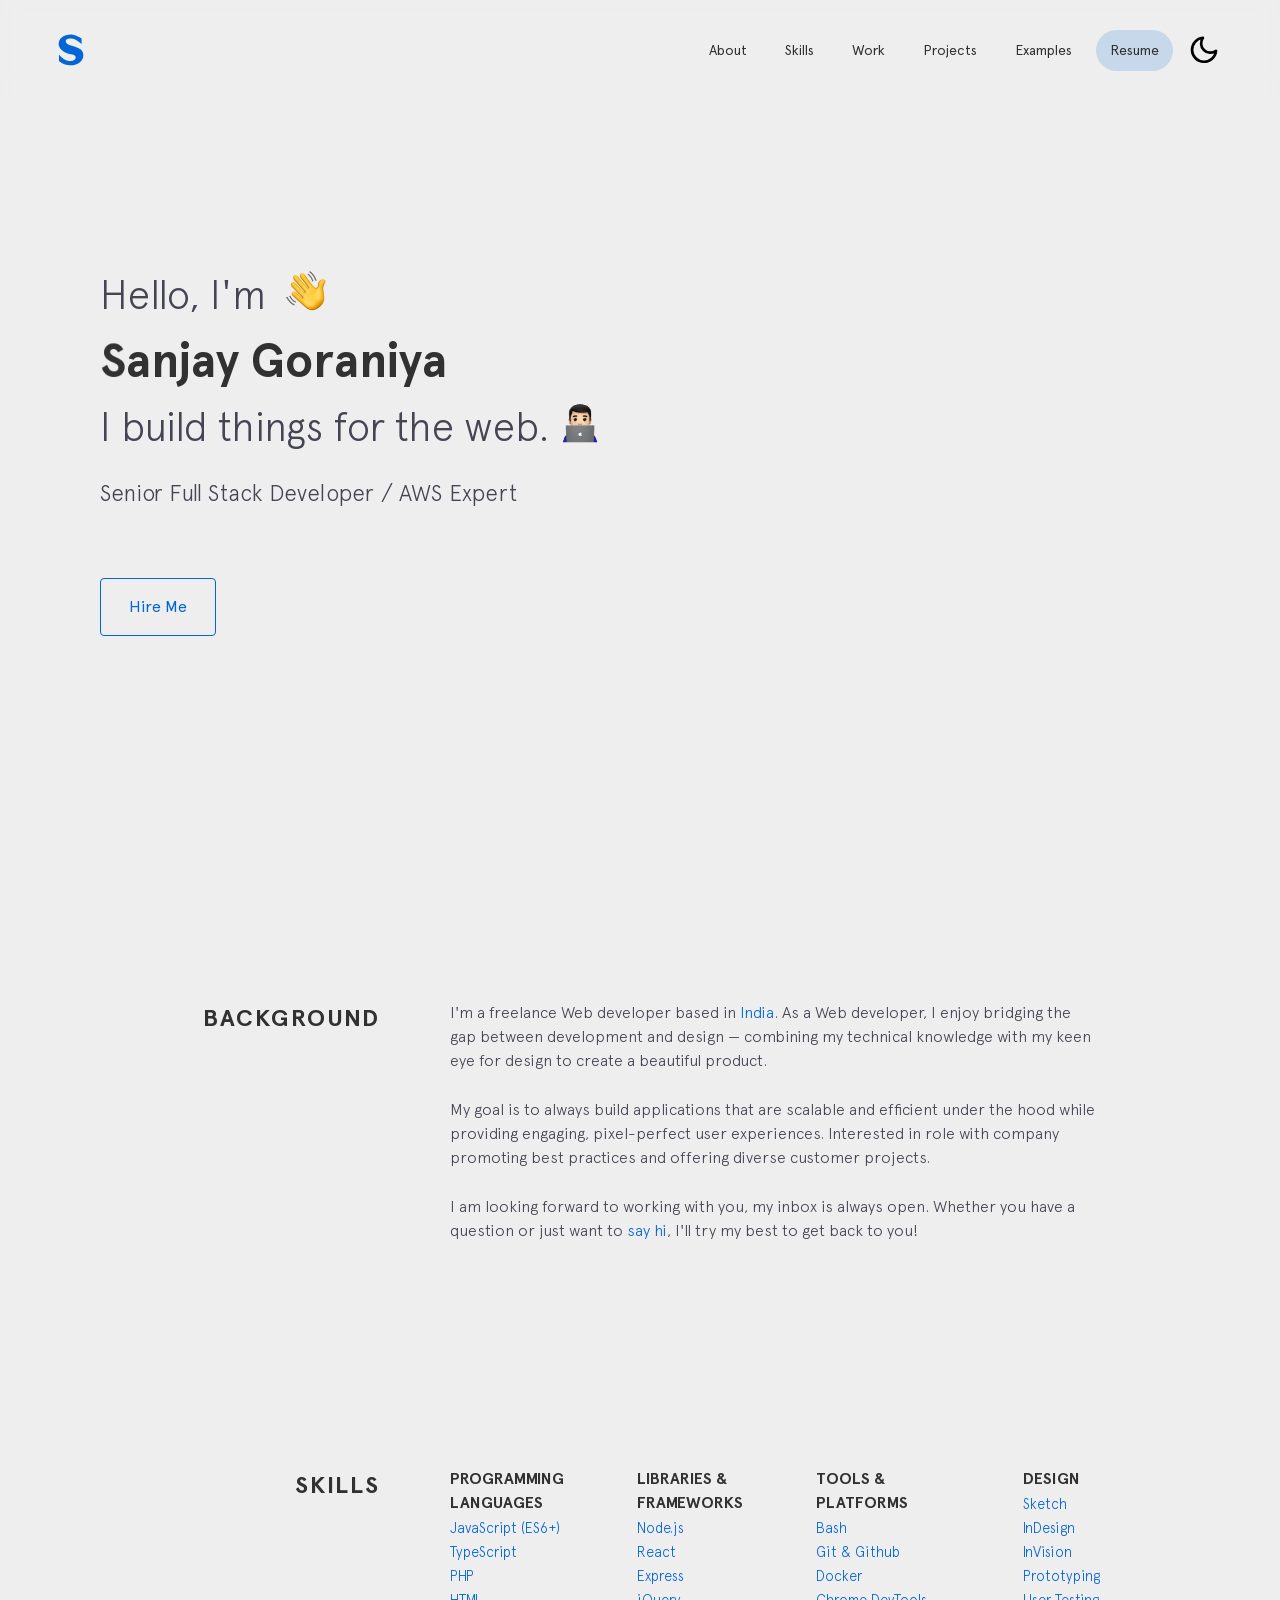
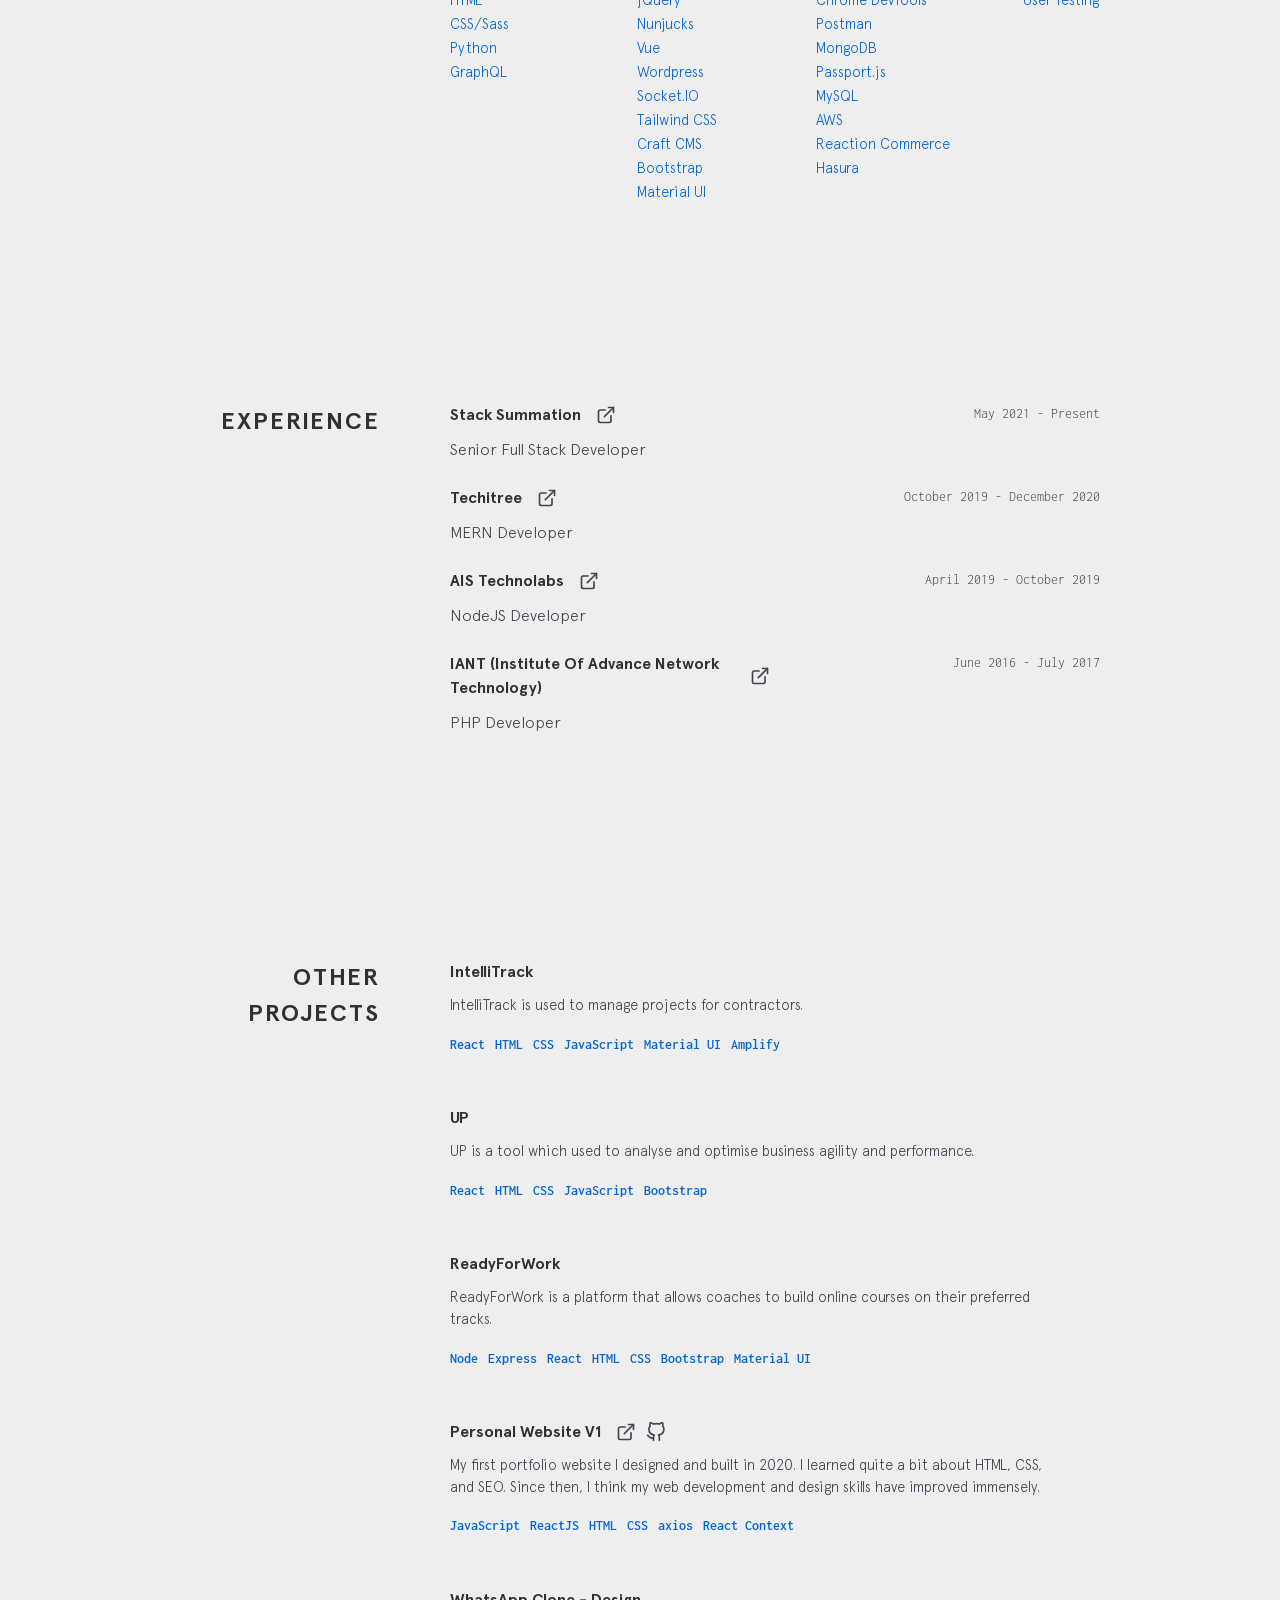
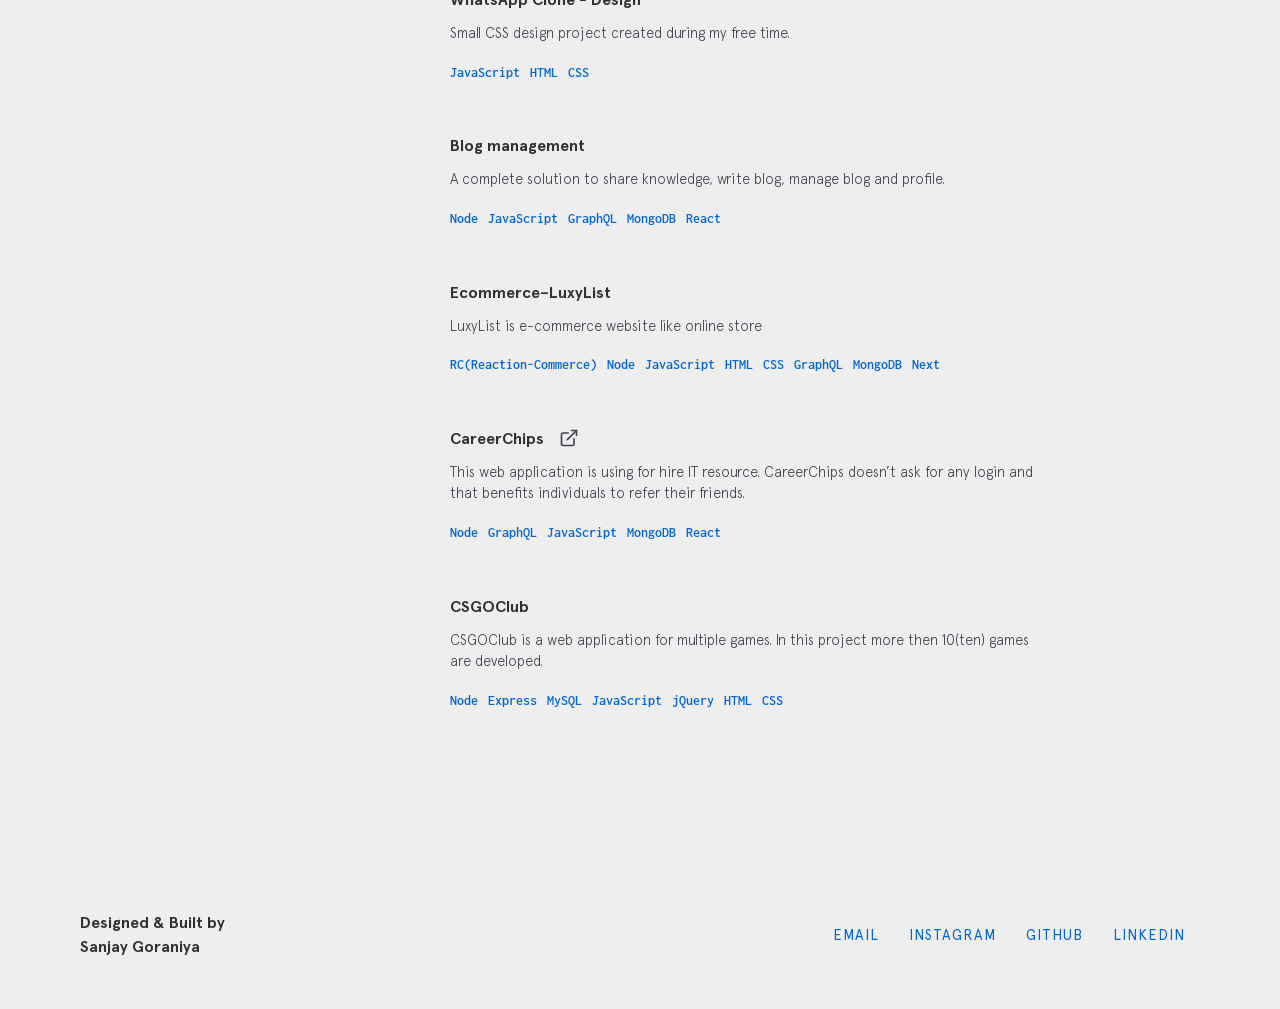
==== commit bd28905e: "Merge pull request #2 from SanjayGoraniya/dev Update : target branch changed" ====
--- a/index.html
+++ b/index.html
@@ -1 +1 @@
-<!doctype html><html lang="en"><head><meta charset="utf-8"/><meta name="viewport" content="width=device-width,initial-scale=1"/><title>Sanjay Goraniya</title><link rel="sitemap" type="application/xml" href="/sitemap.xml"><link rel="icon" sizes="256x256" href="/favicon.ico"/><link rel="apple-touch-icon" sizes="192x192" href="/logo192.png"/><link id="manifest" rel="manifest" href="/manifest-light.json"/><link rel="stylesheet" href="/css/styles.css"><link rel="stylesheet" href="https://fonts.googleapis.com/css?family=Inconsolata:400,700"><link rel="stylesheet" href="/css/layout.css"><link rel="preconnect dns-prefetch" href="https://www.google-analytics.com"></head><body class="siteLoading"><noscript><meta http-equiv="refresh" content="0;url=/index.htm"/></noscript><div id="root"></div><script async="" src="https://www.google-analytics.com/analytics.js"></script><script>!function(e){function r(r){for(var n,a,i=r[0],l=r[1],f=r[2],c=0,s=[];c<i.length;c++)a=i[c],Object.prototype.hasOwnProperty.call(o,a)&&o[a]&&s.push(o[a][0]),o[a]=0;for(n in l)Object.prototype.hasOwnProperty.call(l,n)&&(e[n]=l[n]);for(p&&p(r);s.length;)s.shift()();return u.push.apply(u,f||[]),t()}function t(){for(var e,r=0;r<u.length;r++){for(var t=u[r],n=!0,i=1;i<t.length;i++){var l=t[i];0!==o[l]&&(n=!1)}n&&(u.splice(r--,1),e=a(a.s=t[0]))}return e}var n={},o={1:0},u=[];function a(r){if(n[r])return n[r].exports;var t=n[r]={i:r,l:!1,exports:{}};return e[r].call(t.exports,t,t.exports,a),t.l=!0,t.exports}a.m=e,a.c=n,a.d=function(e,r,t){a.o(e,r)||Object.defineProperty(e,r,{enumerable:!0,get:t})},a.r=function(e){"undefined"!=typeof Symbol&&Symbol.toStringTag&&Object.defineProperty(e,Symbol.toStringTag,{value:"Module"}),Object.defineProperty(e,"__esModule",{value:!0})},a.t=function(e,r){if(1&r&&(e=a(e)),8&r)return e;if(4&r&&"object"==typeof e&&e&&e.__esModule)return e;var t=Object.create(null);if(a.r(t),Object.defineProperty(t,"default",{enumerable:!0,value:e}),2&r&&"string"!=typeof e)for(var n in e)a.d(t,n,function(r){return e[r]}.bind(null,n));return t},a.n=function(e){var r=e&&e.__esModule?function(){return e.default}:function(){return e};return a.d(r,"a",r),r},a.o=function(e,r){return Object.prototype.hasOwnProperty.call(e,r)},a.p="/";var i=this.webpackJsonpsanjaygoraniya=this.webpackJsonpsanjaygoraniya||[],l=i.push.bind(i);i.push=r,i=i.slice();for(var f=0;f<i.length;f++)r(i[f]);var p=l;t()}([])</script><script src="/static/js/2.ada82564.chunk.js"></script><script src="/static/js/main.3260bbbf.chunk.js"></script></body></html>+<!doctype html><html lang="en"><head><meta charset="utf-8"/><meta name="viewport" content="width=device-width,initial-scale=1"/><title>Sanjay Goraniya</title><link rel="sitemap" type="application/xml" href="/sitemap.xml"><link rel="icon" sizes="256x256" href="/favicon.ico"/><link rel="apple-touch-icon" sizes="192x192" href="/img/logo192.png"/><link id="manifest" rel="manifest" href="/manifest-light.json"/><link rel="stylesheet" href="https://fonts.googleapis.com/css?family=Inconsolata:400,700"><link rel="stylesheet" href="/css/styles.css"><link rel="stylesheet" href="/css/layout.css"><link rel="preconnect dns-prefetch" href="https://www.google-analytics.com"><style>.translated-ltr{margin-top:-40px}.goog-te-banner-frame{display:none;margin-top:-20px}.goog-logo-link{display:none!important}.goog-te-gadget{color:transparent!important}.goog-te-gadget,.goog-te-gadget>div{display:flex;justify-content:center;align-items:center}</style></head><body class="siteLoading"><noscript><meta http-equiv="refresh" content="0;url=/index.htm"/></noscript><div id="root"></div><script async="" src="https://www.google-analytics.com/analytics.js"></script><script>function googleTranslateElementInit(){new google.translate.TranslateElement({pageLanguage:"en"},"google_translate_element")}!function(){var t=new Date;function e(t){var e=document.getElementsByTagName("head")[0];e||(e=document.body.parentNode.appendChild(document.createElement("head"))),e.appendChild(t)}window.addEventListener&&void 0===document.readyState&&window.addEventListener("DOMContentLoaded",(function(){document.readyState="complete"}),!1),function(t){t=t.split(".");for(var e=window,n=0;n<t.length;++n)if(!(e=e[t[n]]))return!1;return!0}("google.translate.Element")||function(){var n=function(t){t=t.split(".");for(var e=window,n=0;n<t.length;++n)e=e.hasOwnProperty?e.hasOwnProperty(t[n])?e[t[n]]:e[t[n]]={}:e[t[n]]||(e[t[n]]={});return e}("google.translate._const");n._cest=t,t=void 0,n._cl="en",n._cuc="googleTranslateElementInit",n._cac="",n._cam="",n._ctkk="440335.1449305758";var a="translate.googleapis.com",l="https://",o=l+a;n._pah=a,n._pas=l,n._pbi=o+"/translate_static/img/te_bk.gif",n._pci=o+"/translate_static/img/te_ctrl3.gif",n._pli=o+"/translate_static/img/loading.gif",n._plla=a+"/translate_a/l",n._pmi=o+"/translate_static/img/mini_google.png",n._ps=o+"/translate_static/css/translateelement.css",n._puh="translate.google.com",function(t){var n=document.createElement("link");n.type="text/css",n.rel="stylesheet",n.charset="UTF-8",n.href=t,e(n)}(n._ps),function(t){var n=document.createElement("script");n.type="text/javascript",n.charset="UTF-8",n.src=t,e(n)}(o+"/translate_static/js/element/main.js")}()}()</script><script>!function(e){function r(r){for(var n,a,i=r[0],l=r[1],f=r[2],c=0,s=[];c<i.length;c++)a=i[c],Object.prototype.hasOwnProperty.call(o,a)&&o[a]&&s.push(o[a][0]),o[a]=0;for(n in l)Object.prototype.hasOwnProperty.call(l,n)&&(e[n]=l[n]);for(p&&p(r);s.length;)s.shift()();return u.push.apply(u,f||[]),t()}function t(){for(var e,r=0;r<u.length;r++){for(var t=u[r],n=!0,i=1;i<t.length;i++){var l=t[i];0!==o[l]&&(n=!1)}n&&(u.splice(r--,1),e=a(a.s=t[0]))}return e}var n={},o={1:0},u=[];function a(r){if(n[r])return n[r].exports;var t=n[r]={i:r,l:!1,exports:{}};return e[r].call(t.exports,t,t.exports,a),t.l=!0,t.exports}a.m=e,a.c=n,a.d=function(e,r,t){a.o(e,r)||Object.defineProperty(e,r,{enumerable:!0,get:t})},a.r=function(e){"undefined"!=typeof Symbol&&Symbol.toStringTag&&Object.defineProperty(e,Symbol.toStringTag,{value:"Module"}),Object.defineProperty(e,"__esModule",{value:!0})},a.t=function(e,r){if(1&r&&(e=a(e)),8&r)return e;if(4&r&&"object"==typeof e&&e&&e.__esModule)return e;var t=Object.create(null);if(a.r(t),Object.defineProperty(t,"default",{enumerable:!0,value:e}),2&r&&"string"!=typeof e)for(var n in e)a.d(t,n,function(r){return e[r]}.bind(null,n));return t},a.n=function(e){var r=e&&e.__esModule?function(){return e.default}:function(){return e};return a.d(r,"a",r),r},a.o=function(e,r){return Object.prototype.hasOwnProperty.call(e,r)},a.p="/";var i=this.webpackJsonpsanjaygoraniya=this.webpackJsonpsanjaygoraniya||[],l=i.push.bind(i);i.push=r,i=i.slice();for(var f=0;f<i.length;f++)r(i[f]);var p=l;t()}([])</script><script src="/static/js/2.9334686b.chunk.js"></script><script src="/static/js/main.d1e17c0d.chunk.js"></script></body></html>
--- a/css/layout.css
+++ b/css/layout.css
@@ -1,2 +1 @@
-@font-face{font-family:'Apercu';src:url("../fonts/apercu/Apercu-Light.eot");src:url("../fonts/apercu/Apercu-Light.eot?#iefix") format("embedded-opentype"),url("../fonts/apercu/Apercu-Light.woff2") format("woff2"),url("../fonts/apercu/Apercu-Light.woff") format("woff"),url("../fonts/apercu/Apercu-Light.ttf") format("truetype"),url("../fonts/apercu/Apercu-Light.svg#Apercu-Light") format("svg");font-weight:300;font-style:normal}@font-face{font-family:'Apercu';src:url("../fonts/apercu/Apercu-LightItalic.eot");src:url("../fonts/apercu/Apercu-LightItalic.eot?#iefix") format("embedded-opentype"),url("../fonts/apercu/Apercu-LightItalic.woff2") format("woff2"),url("../fonts/apercu/Apercu-LightItalic.woff") format("woff"),url("../fonts/apercu/Apercu-LightItalic.ttf") format("truetype"),url("../fonts/apercu/Apercu-LightItalic.svg#Apercu-LightItalic") format("svg");font-weight:300;font-style:italic}@font-face{font-family:'Apercu';src:url("../fonts/apercu/Apercu-Regular.eot");src:url("../fonts/apercu/Apercu-Regular.eot?#iefix") format("embedded-opentype"),url("../fonts/apercu/Apercu-Regular.woff2") format("woff2"),url("../fonts/apercu/Apercu-Regular.woff") format("woff"),url("../fonts/apercu/Apercu-Regular.ttf") format("truetype"),url("../fonts/apercu/Apercu-Regular.svg#Apercu-Regular") format("svg");font-weight:400;font-style:normal}@font-face{font-family:'Apercu';src:url("../fonts/apercu/Apercu-Italic.eot");src:url("../fonts/apercu/Apercu-Italic.eot?#iefix") format("embedded-opentype"),url("../fonts/apercu/Apercu-Italic.woff2") format("woff2"),url("../fonts/apercu/Apercu-Italic.woff") format("woff"),url("../fonts/apercu/Apercu-Italic.ttf") format("truetype"),url("../fonts/apercu/Apercu-Italic.svg#Apercu-Italic") format("svg");font-weight:400;font-style:italic}@font-face{font-family:'Apercu';src:url("../fonts/apercu/Apercu-Medium.eot");src:url("../fonts/apercu/Apercu-Medium.eot?#iefix") format("embedded-opentype"),url("../fonts/apercu/Apercu-Medium.woff2") format("woff2"),url("../fonts/apercu/Apercu-Medium.woff") format("woff"),url("../fonts/apercu/Apercu-Medium.ttf") format("truetype"),url("../fonts/apercu/Apercu-Medium.svg#Apercu-Medium") format("svg");font-weight:500;font-style:normal}@font-face{font-family:'Apercu';src:url("../fonts/apercu/Apercu-MediumItalic.eot");src:url("../fonts/apercu/Apercu-MediumItalic.eot?#iefix") format("embedded-opentype"),url("../fonts/apercu/Apercu-MediumItalic.woff2") format("woff2"),url("../fonts/apercu/Apercu-MediumItalic.woff") format("woff"),url("../fonts/apercu/Apercu-MediumItalic.ttf") format("truetype"),url("../fonts/apercu/Apercu-MediumItalic.svg#Apercu-MediumItalic") format("svg");font-weight:500;font-style:italic}@font-face{font-family:'Apercu';src:url("../fonts/apercu/Apercu-Bold.eot");src:url("../fonts/apercu/Apercu-Bold.eot?#iefix") format("embedded-opentype"),url("../fonts/apercu/Apercu-Bold.woff2") format("woff2"),url("../fonts/apercu/Apercu-Bold.woff") format("woff"),url("../fonts/apercu/Apercu-Bold.ttf") format("truetype"),url("../fonts/apercu/Apercu-Bold.svg#Apercu-Bold") format("svg");font-weight:700;font-style:normal}@font-face{font-family:'Apercu';src:url("../fonts/apercu/Apercu-BoldItalic.eot");src:url("../fonts/apercu/Apercu-BoldItalic.eot?#iefix") format("embedded-opentype"),url("../fonts/apercu/Apercu-BoldItalic.woff2") format("woff2"),url("../fonts/apercu/Apercu-BoldItalic.woff") format("woff"),url("../fonts/apercu/Apercu-BoldItalic.ttf") format("truetype"),url("../fonts/apercu/Apercu-BoldItalic.svg#Apercu-BoldItalic") format("svg");font-weight:700;font-style:italic}.navbar{--navbar-height: 100px;position:fixed;z-index:12;height:var(--navbar-height);width:100%;min-width:280px;padding:0px 50px;-webkit-transition:-webkit-transform 0.8s ease-in-out;transition:-webkit-transform 0.8s ease-in-out;transition:transform 0.8s ease-in-out;transition:transform 0.8s ease-in-out, -webkit-transform 0.8s ease-in-out;background:var(--main-blur-background);-webkit-backdrop-filter:blur(10px);backdrop-filter:blur(10px)}@media screen and (max-width: 1024px){.navbar{padding:0 40px}}@media screen and (max-width: 768px){.navbar{padding:0 30px}}@media screen and (max-width: 330px){.navbar{padding:0 10px}}@media screen and (max-width: 630px){.navbar{--navbar-height: 70px;bottom:0}}.navbar.up{--navbar-height: 70px;-webkit-transition:-webkit-transform 0.4s ease-in-out;transition:-webkit-transform 0.4s ease-in-out;transition:transform 0.4s ease-in-out;transition:transform 0.4s ease-in-out, -webkit-transform 0.4s ease-in-out;-webkit-box-shadow:0 10px 30px -10px rgba(0,0,0,0.5);box-shadow:0 10px 30px -10px rgba(0,0,0,0.5)}@media screen and (max-width: 630px){.navbar.up{-webkit-box-shadow:0 -10px 30px -10px rgba(0,0,0,0.5);box-shadow:0 -10px 30px -10px rgba(0,0,0,0.5)}}.navbar.down{--navbar-height: 70px;-webkit-transform:translateY(-100%);transform:translateY(-100%)}@media screen and (max-width: 630px){.navbar.down{-webkit-transform:translateY(100%);transform:translateY(100%)}}.navbar nav{display:-webkit-box;display:-ms-flexbox;display:flex;-webkit-box-align:center;-ms-flex-align:center;align-items:center;-webkit-box-pack:justify;-ms-flex-pack:justify;justify-content:space-between;height:100%;width:100%}.navbar nav .logo{display:-webkit-box;display:-ms-flexbox;display:flex;-webkit-box-pack:center;-ms-flex-pack:center;justify-content:center;-ms-flex-negative:0;flex-shrink:0;-webkit-box-align:center;-ms-flex-align:center;align-items:center;width:42px;height:42px}.navbar nav .logo a,.navbar nav .logo img,.navbar nav .logo svg{width:100%;height:100%}.navbar nav .navbar__links{display:-webkit-box;display:-ms-flexbox;display:flex;-webkit-box-align:center;-ms-flex-align:center;align-items:center}.navbar nav .navbar__links ul{display:-webkit-box;display:-ms-flexbox;display:flex;-webkit-box-pack:justify;-ms-flex-pack:justify;justify-content:space-between;-webkit-box-align:center;-ms-flex-align:center;align-items:center;padding:0px;margin:0px;list-style:none}@media screen and (max-width: 630px){.navbar nav .navbar__links ul{position:absolute;z-index:10;width:160px;display:-webkit-box;display:-ms-flexbox;display:flex;-webkit-box-orient:vertical;-webkit-box-direction:normal;-ms-flex-direction:column;flex-direction:column;-webkit-box-align:center;-ms-flex-align:center;align-items:center;-webkit-box-pack:center;-ms-flex-pack:center;justify-content:center;top:-100%;left:50%;-webkit-transition:none;transition:none;-webkit-transform:translate(-50%, 100%);transform:translate(-50%, 100%);opacity:0}.navbar nav .navbar__links ul.show{-webkit-transition:opacity .2s ease, -webkit-transform 0.5s ease-in;transition:opacity .2s ease, -webkit-transform 0.5s ease-in;transition:transform 0.5s ease-in, opacity .2s ease;transition:transform 0.5s ease-in, opacity .2s ease, -webkit-transform 0.5s ease-in;-webkit-transform:translate(-50%, -74%);transform:translate(-50%, -74%);opacity:1}.navbar nav .navbar__links ul::before{content:'';position:absolute;top:0;right:0;height:100%;width:100%;z-index:-1;background:var(--main-background);border-radius:10px;-webkit-box-shadow:rgba(0,0,0,0.8) 0px 0px 85px;box-shadow:rgba(0,0,0,0.8) 0px 0px 85px}}.navbar nav .navbar__links ul li{margin:0px 5px;font-size:14px}.navbar nav .navbar__links ul li a{padding:10px 14px;display:inline-block;text-decoration:none;text-decoration-skip-ink:auto;color:var(--heading-text);border-radius:50px;cursor:pointer}@media screen and (max-width: 630px){.navbar nav .navbar__links ul li a{margin:5px;color:var(--heading-text);background:var(--link-hover-background)}.navbar nav .navbar__links ul li a:hover{color:var(--link-text);text-decoration:underline}}.navbar nav .navbar__links ul li a:hover{color:var(--link-text);background:var(--link-hover-background)}.navbar nav .navbar__links .navbar__link__button{position:relative;display:-webkit-box;display:-ms-flexbox;display:flex;-webkit-box-orient:horizontal;-webkit-box-direction:normal;-ms-flex-direction:row;flex-direction:row;-webkit-box-align:center;-ms-flex-align:center;align-items:center}.navbar nav .navbar__links .navbar__link__button .link__button{margin-left:5px;margin-right:5px;font-size:14px}.navbar nav .navbar__links .navbar__link__button a{padding:10px 14px;display:inline-block;text-decoration:none;text-decoration-skip-ink:auto;color:var(--heading-text);border-radius:50px;background:var(--link-hover-background);cursor:pointer}.navbar nav .navbar__links .navbar__link__button a:hover{color:var(--link-text);background:var(--link-hover-background)}.navbar nav .navbar__links .navbar__link__button .hamburger__wrapper{--hamburger-width: 15px;--ham-before: top 0.1s ease-in 0.25s,opacity 0.1s ease-in;--ham-before-active: top 0.1s ease-out,opacity 0.1s ease-out 0.12s;--ham-after: bottom 0.1s ease-in 0.25s,transform 0.22s cubic-bezier(0.55,0.055,0.675,0.19);--ham-after-active: bottom 0.1s ease-out,transform 0.22s cubic-bezier(0.215,0.61,0.355,1) 0.12s;--hamburger-open-line-gap: -8px;display:none}@media screen and (max-width: 630px){.navbar nav .navbar__links .navbar__link__button .hamburger__wrapper{display:initial}}.navbar nav .navbar__links .navbar__link__button .hamburger__wrapper .hamburger__button{display:-webkit-box;display:-ms-flexbox;display:flex;-webkit-box-pack:center;-ms-flex-pack:center;justify-content:center;-webkit-box-align:center;-ms-flex-align:center;align-items:center;position:relative;z-index:10;padding:13.5px;border:0px;border-radius:50%;background-color:transparent;color:inherit;text-transform:none;-webkit-transition-timing-function:linear;transition-timing-function:linear;-webkit-transition-duration:0.15s;transition-duration:0.15s;-webkit-transition-property:opacity, -webkit-filter;transition-property:opacity, -webkit-filter;transition-property:opacity, filter;transition-property:opacity, filter, -webkit-filter;outline:none;cursor:pointer}.navbar nav .navbar__links .navbar__link__button .hamburger__wrapper .hamburger__button:hover{background:var(--link-hover-background)}.navbar nav .navbar__links .navbar__link__button .hamburger__wrapper .hamburger__button .ham-box{display:inline-block;position:relative;width:var(--hamburger-width);height:var(--hamburger-width)}.navbar nav .navbar__links .navbar__link__button .hamburger__wrapper .hamburger__button .ham-box .ham-box-inner{position:absolute;top:50%;right:0px;width:var(--hamburger-width);height:2px;border-radius:var(--border-radius);background-color:var(--link-text)}.navbar nav .navbar__links .navbar__link__button .hamburger__wrapper .hamburger__button .ham-box .ham-box-inner::after,.navbar nav .navbar__links .navbar__link__button .hamburger__wrapper .hamburger__button .ham-box .ham-box-inner::before{content:"";display:block;position:absolute;left:auto;right:0px;height:2px;border-radius:4px;background-color:var(--link-text);-webkit-transition-timing-function:ease;transition-timing-function:ease;-webkit-transition-duration:0.15s;transition-duration:0.15s;-webkit-transition-property:-webkit-transform;transition-property:-webkit-transform;transition-property:transform;transition-property:transform, -webkit-transform}.navbar nav .navbar__links .navbar__link__button .hamburger__close .ham-box .ham-box-inner{-webkit-transition:-webkit-transform 0.22s cubic-bezier(0.215, 0.61, 0.355, 1) 0.12s;transition:-webkit-transform 0.22s cubic-bezier(0.215, 0.61, 0.355, 1) 0.12s;transition:transform 0.22s cubic-bezier(0.215, 0.61, 0.355, 1) 0.12s;transition:transform 0.22s cubic-bezier(0.215, 0.61, 0.355, 1) 0.12s, -webkit-transform 0.22s cubic-bezier(0.215, 0.61, 0.355, 1) 0.12s;-webkit-transform:rotate(225deg);transform:rotate(225deg)}.navbar nav .navbar__links .navbar__link__button .hamburger__close .ham-box .ham-box-inner::before{width:100%;top:0px;opacity:1;-webkit-transition:var(--ham-before-active);transition:var(--ham-before-active)}.navbar nav .navbar__links .navbar__link__button .hamburger__close .ham-box .ham-box-inner::after{width:100%;bottom:0px;-webkit-transform:rotate(-90deg);transform:rotate(-90deg);-webkit-transition:var(--ham-after-active);transition:var(--ham-after-active)}.navbar nav .navbar__links .navbar__link__button .hamburger__open .ham-box-inner{-webkit-transition:-webkit-transform 0.22s cubic-bezier(0.55, 0.055, 0.675, 0.19) 0s;transition:-webkit-transform 0.22s cubic-bezier(0.55, 0.055, 0.675, 0.19) 0s;transition:transform 0.22s cubic-bezier(0.55, 0.055, 0.675, 0.19) 0s;transition:transform 0.22s cubic-bezier(0.55, 0.055, 0.675, 0.19) 0s, -webkit-transform 0.22s cubic-bezier(0.55, 0.055, 0.675, 0.19) 0s;-webkit-transform:rotate(0deg);transform:rotate(0deg)}.navbar nav .navbar__links .navbar__link__button .hamburger__open .ham-box-inner::before{width:120%;top:var(--hamburger-open-line-gap);opacity:1;-webkit-transition:var(--ham-before);transition:var(--ham-before)}.navbar nav .navbar__links .navbar__link__button .hamburger__open .ham-box-inner::after{width:80%;bottom:var(--hamburger-open-line-gap);-webkit-transform:rotate(0deg);transform:rotate(0deg);-webkit-transition:var(--ham-after);transition:var(--ham-after)}html{-webkit-box-sizing:border-box;box-sizing:border-box}*,*:before,*:after{-webkit-box-sizing:inherit;box-sizing:inherit}*::-moz-selection{color:var(--selection-text);background:var(--selection-background)}*::selection{color:var(--selection-text);background:var(--selection-background)}::-webkit-scrollbar{width:var(--scrollbar-size);height:var(--scrollbar-size)}::-webkit-scrollbar-track{background:var(--main-background)}::-webkit-scrollbar-thumb{background-color:var(--main-text);border-radius:6px;border:3px solid var(--main-background)}body{--main-background: #eee;--main-blur-background: #eeeeee6a;--main-text: #444452;--heading-text: #313131;--link-text: #0366d6;--link-main-background: transparent;--link-hover-background: #0366d62a;--selection-background: #ffdc00;--selection-text: inherit;--scrollbar-size: 11px;scrollbar-width:thin;scrollbar-color:var(--main-text) var(--main-background);margin:0;padding:0;-webkit-font-smoothing:antialiased;-moz-osx-font-smoothing:grayscale;background-color:var(--main-background);color:var(--main-text);font-family:"Apercu","Source Sans Pro",system,system-ui,-apple-system,BlinkMacSystemFont,Roboto,Helvetica,Arial,sans-serif;line-height:1.5;width:100%;position:relative;min-width:280px}body .container,body #root{width:100%;height:100%}body.dark{--main-background: #0a192f;--main-blur-background: #0a192f6a;--main-text: #afafbf;--heading-text: #c3c3c3;--link-text: #58a6ff;--link-main-background: transparent;--link-hover-background: #58a6ff2a;--selection-background: #ffdc00;--selection-text: #000}a{-webkit-transition:all 0.2s ease-in-out;transition:all 0.2s ease-in-out;text-decoration:none;color:var(--link-text)}.email-link{color:var(--link-text) !important;display:inline-block;background-color:transparent;border:1px solid var(--link-text);border-radius:4px;padding:1.25rem 1.75rem;line-height:1;text-decoration:none;cursor:pointer}@media screen and (max-width: 550px){.email-link{padding:1rem 1.50rem}}@media screen and (max-width: 360px){.email-link{padding:1rem 1.50rem}}@media screen and (max-width: 330px){.email-link{padding:1rem 1.50rem}}.email-link:hover{text-decoration:none;background-color:var(--link-hover-background)}ul{list-style:none;padding:0;margin:0}img{max-width:100%;vertical-align:middle}strong{font-weight:700;color:var(--heading-text)}.emoji{display:inline-block;vertical-align:text-top;background-size:contain;background-repeat:no-repeat;background-position:center}.section{display:-webkit-box;display:-ms-flexbox;display:flex;-webkit-box-pack:center;-ms-flex-pack:center;justify-content:center;padding:100px 170px}@media screen and (max-width: 1280px){.section{padding:100px}}@media screen and (max-width: 1024px){.section{padding:80px 50px}}@media screen and (max-width: 768px){.section{display:block}}@media screen and (max-width: 480px){.section{padding:80px 35px}}.section__title{-ms-flex-negative:0;flex-shrink:0;width:200px;margin:0;padding:0;margin-right:70px;color:var(--heading-text);text-transform:uppercase;text-align:right;font-weight:700;letter-spacing:2px}@media screen and (max-width: 1024px){.section__title{margin-right:50px}}@media screen and (max-width: 850px){.section__title{width:150px}}@media screen and (max-width: 768px){.section__title{text-align:left;width:auto}}.section__content{font-weight:300;font-size:1rem;width:100%;max-width:650px}@media screen and (max-width: 768px){.section__content{padding-top:30px;padding-left:50px}}@media screen and (max-width: 550px){.section__content{padding-left:30px}}@media screen and (max-width: 480px){.section__content{padding-left:10px}}.section__content p{margin-top:0;margin-bottom:25px}.section__content .underline-link{display:inline-block;text-decoration:none}.section__content .underline-link:hover{text-decoration:underline}.project-link{-webkit-transition:all 0.2s ease-in-out;transition:all 0.2s ease-in-out;font-weight:700;display:inline-block;background-color:transparent;white-space:nowrap}.project-link:hover:after{-webkit-transform:translateX(7px);transform:translateX(7px)}.small{font-family:'Inconsolata', monospace;font-size:0.85rem;display:inline-block;margin-top:15px}.small:after{display:none}.fadeOut{opacity:0;-webkit-transition:opacity 0.5s;transition:opacity 0.5s;pointer-events:none}.fadeIn{opacity:1;-webkit-transition:opacity 0.5s 0.5s;transition:opacity 0.5s 0.5s}#top-button{-webkit-transition:all 0.2s ease-in-out;transition:all 0.2s ease-in-out;background:transparent;border:none;outline:none;width:40px;position:fixed;bottom:25px;right:10px;-webkit-transition:all .8s;transition:all .8s;cursor:pointer}@media screen and (max-width: 1024px){#top-button{bottom:20px;right:7px;width:35px}}@media screen and (max-width: 630px){#top-button.md{-webkit-transition:all .4s;transition:all .4s;bottom:calc(70px + 15px)}}@media screen and (max-width: 480px){#top-button{right:3px}}#top-button:hover,#top-button:focus{-webkit-transform:translateY(-10px);transform:translateY(-10px)}#top-button img{width:100%}.waypoint{opacity:0;-webkit-transform:translate3d(0, 20px, 0);transform:translate3d(0, 20px, 0);-webkit-transition:opacity 0.6s cubic-bezier(0.694, 0, 0.335, 1),-webkit-transform 0.6s cubic-bezier(0.694, 0, 0.335, 1);transition:opacity 0.6s cubic-bezier(0.694, 0, 0.335, 1),-webkit-transform 0.6s cubic-bezier(0.694, 0, 0.335, 1);transition:opacity 0.6s cubic-bezier(0.694, 0, 0.335, 1),transform 0.6s cubic-bezier(0.694, 0, 0.335, 1);transition:opacity 0.6s cubic-bezier(0.694, 0, 0.335, 1),transform 0.6s cubic-bezier(0.694, 0, 0.335, 1),-webkit-transform 0.6s cubic-bezier(0.694, 0, 0.335, 1)}.in-view{opacity:1;-webkit-transform:translateZ(0);transform:translateZ(0)}.theme-changing,.theme-changing *{-webkit-transition:color 0.2s ease-in-out, background-color 0.8s ease-in-out !important;transition:color 0.2s ease-in-out, background-color 0.8s ease-in-out !important}.toggle-theme-wrapper{--toggle-switch-size: 42px;padding:5px;height:var(--toggle-switch-size);width:var(--toggle-switch-size);border-radius:50%;top:25px;right:30px}@media screen and (max-width: 480px){.toggle-theme-wrapper{top:20px;right:25px}}.toggle-theme-wrapper:hover{background:var(--link-hover-background)}.toggle-theme-wrapper .toggle-theme-button{height:100%;width:100%;padding:0;margin:0;border-radius:50px;border:none;outline:none;background:transparent}.toggle-theme-wrapper #toggle-switch{visibility:hidden;position:absolute;opacity:0;height:0;width:0}.toggle-theme-wrapper #toggle-switch:checked+label .sun{-webkit-transition:all 2s ease;transition:all 2s ease;display:block;opacity:1}.toggle-theme-wrapper #toggle-switch:checked+label .moon{-webkit-transition:all 2s ease;transition:all 2s ease;display:none;opacity:0}.toggle-theme-wrapper label{display:-webkit-box;display:-ms-flexbox;display:flex;-webkit-box-pack:center;-ms-flex-pack:center;justify-content:center;-webkit-box-align:center;-ms-flex-align:center;align-items:center;height:100%;width:100%;border-radius:50%;cursor:pointer}.toggle-theme-wrapper label svg.sun{height:calc(var(--toggle-switch-size) * 0.6);width:calc(var(--toggle-switch-size) * 0.6)}.toggle-theme-wrapper label svg.moon{height:calc(var(--toggle-switch-size) * 0.8);width:calc(var(--toggle-switch-size) * 0.8)}.toggle-theme-wrapper label .sun{display:none}.toggle-theme-wrapper label .moon{display:block}@-webkit-keyframes rubberText{from{-webkit-transform:scale3d(1, 1, 1);transform:scale3d(1, 1, 1)}30%{-webkit-transform:scale3d(1.25, 0.75, 1);transform:scale3d(1.25, 0.75, 1)}40%{-webkit-transform:scale3d(0.75, 1.25, 1);transform:scale3d(0.75, 1.25, 1)}50%{-webkit-transform:scale3d(1.15, 0.85, 1);transform:scale3d(1.15, 0.85, 1)}65%{-webkit-transform:scale3d(0.95, 1.05, 1);transform:scale3d(0.95, 1.05, 1)}75%{-webkit-transform:scale3d(1.05, 0.95, 1);transform:scale3d(1.05, 0.95, 1)}to{-webkit-transform:scale3d(1, 1, 1);transform:scale3d(1, 1, 1)}}@keyframes rubberText{from{-webkit-transform:scale3d(1, 1, 1);transform:scale3d(1, 1, 1)}30%{-webkit-transform:scale3d(1.25, 0.75, 1);transform:scale3d(1.25, 0.75, 1)}40%{-webkit-transform:scale3d(0.75, 1.25, 1);transform:scale3d(0.75, 1.25, 1)}50%{-webkit-transform:scale3d(1.15, 0.85, 1);transform:scale3d(1.15, 0.85, 1)}65%{-webkit-transform:scale3d(0.95, 1.05, 1);transform:scale3d(0.95, 1.05, 1)}75%{-webkit-transform:scale3d(1.05, 0.95, 1);transform:scale3d(1.05, 0.95, 1)}to{-webkit-transform:scale3d(1, 1, 1);transform:scale3d(1, 1, 1)}}.rubber-text{display:inline-block;white-space:pre;will-change:transform;text-rendering:optimizeLegibility;-webkit-transition:-webkit-transform 0.3s ease-out;transition:-webkit-transform 0.3s ease-out;transition:transform 0.3s ease-out;transition:transform 0.3s ease-out, -webkit-transform 0.3s ease-out;font-weight:inherit;font-size:inherit}.rubber-text.animate{-webkit-animation:rubberText 1s;animation:rubberText 1s}.rubber-text:hover{color:var(--link-text)}.not-found .name .rubber-text:hover{color:var(--heading-text)}.intro{height:calc(100vh);min-height:550px;display:-webkit-box;display:-ms-flexbox;display:flex;-webkit-box-orient:vertical;-webkit-box-direction:normal;-ms-flex-direction:column;flex-direction:column;-webkit-box-pack:center;-ms-flex-pack:center;justify-content:center;max-width:1440px;padding:120px 100px;margin:0 auto}@media screen and (max-width: 630px){.intro{padding:120px 70px}}@media screen and (max-width: 550px){.intro{padding:120px 50px}}@media screen and (max-width: 480px){.intro{padding:70px 35px}}.intro .name{font-weight:700;font-size:3rem;color:var(--heading-text)}@media screen and (max-width: 1024px){.intro .name{font-size:2.75rem}}@media screen and (max-width: 768px){.intro .name{font-size:2.5rem}}@media screen and (max-width: 550px){.intro .name{font-size:2.25rem}}@media screen and (max-width: 480px){.intro .name{font-size:2rem}}@media screen and (max-width: 360px){.intro .name{font-size:1.75rem}}@media screen and (max-width: 330px){.intro .name{font-size:1.5rem}}.intro__hello,.intro__tagline{font-size:2.5rem}@media screen and (max-width: 1024px){.intro__hello,.intro__tagline{font-size:2.25rem}}@media screen and (max-width: 768px){.intro__hello,.intro__tagline{font-size:2rem}}@media screen and (max-width: 550px){.intro__hello,.intro__tagline{font-size:1.75rem}}@media screen and (max-width: 360px){.intro__hello,.intro__tagline{font-size:1.5rem}}@media screen and (max-width: 330px){.intro__hello,.intro__tagline{font-size:1.4rem}}.intro__hello h1,.intro__hello h2,.intro__hello h3,.intro__tagline h1,.intro__tagline h2,.intro__tagline h3{font-size:inherit;font-weight:inherit;margin:0;padding:0}.intro__hello .emoji,.intro__tagline .emoji{width:40px;height:40px}@media screen and (max-width: 1024px){.intro__hello .emoji,.intro__tagline .emoji{width:35px;height:35px}}@media screen and (max-width: 768px){.intro__hello .emoji,.intro__tagline .emoji{width:30px;height:30px}}@media screen and (max-width: 360px){.intro__hello .emoji,.intro__tagline .emoji{width:25px;height:25px}}.intro__hello{font-weight:300}.intro__hello .wave-hand{background-image:url("../img/emojis/wave.png");margin-left:10px;cursor:pointer}.intro__hello .wave-hand.animated{-webkit-animation-duration:1s;animation-duration:1s;-webkit-animation-fill-mode:both;animation-fill-mode:both}.intro__hello .wave-hand.wave{-webkit-animation-name:wave;animation-name:wave}@-webkit-keyframes wave{from{-webkit-transform:none;transform:none}15%{-webkit-transform:translate3d(-20%, 0, 0) rotate3d(0, 0, 1, -10deg);transform:translate3d(-20%, 0, 0) rotate3d(0, 0, 1, -10deg)}30%{-webkit-transform:translate3d(10%, 0, 0) rotate3d(0, 0, 1, 7deg);transform:translate3d(10%, 0, 0) rotate3d(0, 0, 1, 7deg)}45%{-webkit-transform:translate3d(-15%, 0, 0) rotate3d(0, 0, 1, -10deg);transform:translate3d(-15%, 0, 0) rotate3d(0, 0, 1, -10deg)}60%{-webkit-transform:translate3d(10%, 0, 0) rotate3d(0, 0, 1, 5deg);transform:translate3d(10%, 0, 0) rotate3d(0, 0, 1, 5deg)}75%{-webkit-transform:translate3d(-5%, 0, 0) rotate3d(0, 0, 1, -2deg);transform:translate3d(-5%, 0, 0) rotate3d(0, 0, 1, -2deg)}to{-webkit-transform:none;transform:none}}@keyframes wave{from{-webkit-transform:none;transform:none}15%{-webkit-transform:translate3d(-20%, 0, 0) rotate3d(0, 0, 1, -10deg);transform:translate3d(-20%, 0, 0) rotate3d(0, 0, 1, -10deg)}30%{-webkit-transform:translate3d(10%, 0, 0) rotate3d(0, 0, 1, 7deg);transform:translate3d(10%, 0, 0) rotate3d(0, 0, 1, 7deg)}45%{-webkit-transform:translate3d(-15%, 0, 0) rotate3d(0, 0, 1, -10deg);transform:translate3d(-15%, 0, 0) rotate3d(0, 0, 1, -10deg)}60%{-webkit-transform:translate3d(10%, 0, 0) rotate3d(0, 0, 1, 5deg);transform:translate3d(10%, 0, 0) rotate3d(0, 0, 1, 5deg)}75%{-webkit-transform:translate3d(-5%, 0, 0) rotate3d(0, 0, 1, -2deg);transform:translate3d(-5%, 0, 0) rotate3d(0, 0, 1, -2deg)}to{-webkit-transform:none;transform:none}}.intro__tagline{font-weight:300;max-width:700px}.intro__tagline .technologist{background-image:url("../img/emojis/technologist-man.png")}.intro__tagline .specialty{color:inherit;margin-top:20px;letter-spacing:0.2px;font-size:1.4rem}@media screen and (max-width: 1024px){.intro__tagline .specialty{font-size:1.2rem}}@media screen and (max-width: 768px){.intro__tagline .specialty{font-size:1rem}}.intro__contact{height:-webkit-min-content;height:-moz-min-content;height:min-content;font-size:1rem;font-weight:400;margin-top:20px}@media screen and (max-width: 550px){.intro__contact{font-size:.75rem}}.intro__contact .email-link{margin-top:25px;margin-right:25px}@media screen and (max-width: 1024px){.intro__contact .email-link{margin-top:20px;margin-right:20px}}@media screen and (max-width: 768px){.intro__contact .email-link{margin-top:15px;margin-right:15px}}@media screen and (max-width: 550px){.intro__contact .email-link{margin-top:10px;margin-right:10px}}@media screen and (max-width: 360px){.intro__contact .email-link{margin-top:5px;margin-right:5px}}.intro__contact .highlight-link{-webkit-transition:all 0.2s ease-in-out;transition:all 0.2s ease-in-out;font-weight:400;text-decoration:none;display:inline-block;padding:2px 3px;text-decoration:none;-webkit-box-shadow:inset 0 -3px 0 blue;box-shadow:inset 0 -3px 0 blue}.intro__contact .highlight-link:hover{-webkit-box-shadow:inset 0 -33px 0 0 blue;box-shadow:inset 0 -33px 0 0 blue;color:#eee}.skills .skillz{display:-webkit-box;display:-ms-flexbox;display:flex;-webkit-box-pack:justify;-ms-flex-pack:justify;justify-content:space-between}@media screen and (max-width: 630px){.skills .skillz{-ms-flex-wrap:wrap;flex-wrap:wrap}}@media screen and (max-width: 630px){.skills .skillz__category{width:47%;margin-right:5px;margin-bottom:25px}}.skills .skillz__category__label{font-weight:700;text-transform:uppercase}.skills .skillz__category__item{margin:3px 0;font-size:0.9rem}.experience .job{margin-bottom:25px}.experience .job .time-place{display:-webkit-box;display:-ms-flexbox;display:flex;-webkit-box-pack:justify;-ms-flex-pack:justify;justify-content:space-between}@media screen and (max-width: 480px){.experience .job .time-place{display:block}}.experience .job__company{font-weight:700;display:-webkit-box;display:-ms-flexbox;display:flex;margin-bottom:10px}.experience .job__company .company-name{margin-right:10px;max-width:285px}@media screen and (max-width: 850px){.experience .job__company .company-name{max-width:200px}}@media screen and (max-width: 768px){.experience .job__company .company-name{max-width:285px}}@media screen and (max-width: 630px){.experience .job__company .company-name{max-width:200px}}@media screen and (max-width: 480px){.experience .job__company .company-name{max-width:250px}}.experience .job__company .company-links{display:-webkit-box;display:-ms-flexbox;display:flex;-webkit-box-align:center;-ms-flex-align:center;align-items:center}.experience .job__company .company-links a{display:-webkit-box;display:-ms-flexbox;display:flex;-webkit-box-pack:center;-ms-flex-pack:center;justify-content:center;-webkit-box-align:center;-ms-flex-align:center;align-items:center;padding:0 5px;color:inherit}.experience .job__company .company-links a:hover{color:var(--link-text) !important}.experience .job__time{font-size:0.9rem;font-family:'Inconsolata', monospace}@media screen and (max-width: 480px){.experience .job__time{font-size:0.8rem}}.experience .arrow-link{font-size:1.25rem}.experience .arrow-link:after{width:20px;height:20px}.status{display:-webkit-box;display:-ms-flexbox;display:flex;-webkit-box-align:center;-ms-flex-align:center;align-items:center;font-size:1.1rem;margin-top:70px}.status__light{width:30px;height:30px;display:-webkit-box;display:-ms-flexbox;display:flex;-webkit-box-pack:center;-ms-flex-pack:center;justify-content:center;-webkit-box-align:center;-ms-flex-align:center;align-items:center}.status__light__ring{position:absolute;width:25px;height:25px;-webkit-animation:pulsate 2s ease-out;animation:pulsate 2s ease-out;-webkit-animation-iteration-count:infinite;animation-iteration-count:infinite;opacity:0;border:3px solid #64ffda;border-radius:30px}@-webkit-keyframes pulsate{0%{-webkit-transform:scale(0.1, 0.1);transform:scale(0.1, 0.1);opacity:0}50%{opacity:1}100%{-webkit-transform:scale(1.2, 1.2);transform:scale(1.2, 1.2);opacity:0}}@keyframes pulsate{0%{-webkit-transform:scale(0.1, 0.1);transform:scale(0.1, 0.1);opacity:0}50%{opacity:1}100%{-webkit-transform:scale(1.2, 1.2);transform:scale(1.2, 1.2);opacity:0}}.status__light__led{position:absolute;width:13px;height:13px;background:#64ffda;border-radius:100%}.status__message{margin-left:15px}.featured-projects a:after{display:none}.featured-projects .project{display:-webkit-box;display:-ms-flexbox;display:flex;margin-bottom:100px;margin-left:-5%;width:125%}@media screen and (max-width: 1280px){.featured-projects .project{width:115%}}@media screen and (max-width: 1024px){.featured-projects .project{width:105%}}@media screen and (max-width: 768px){.featured-projects .project{width:100%;display:block;margin-bottom:70px}}.featured-projects .project.screentime{margin-bottom:70px}.featured-projects .project:last-of-type{margin-bottom:0}.featured-projects .project__pic{max-width:500px;overflow:visible;margin:0}.featured-projects .project__pic a{display:block}.featured-projects .project__pic.phones a{display:-webkit-box;display:-ms-flexbox;display:flex;-webkit-box-pack:justify;-ms-flex-pack:justify;justify-content:space-between}.featured-projects .project__pic.phones .phone{margin:0 -7%}.featured-projects .project__pic.phones .phone:first-of-type{margin-left:-5%}.featured-projects .project__pic img{width:100%;max-width:100%;vertical-align:bottom}.featured-projects .project__caption{width:125px;-ms-flex-negative:0;flex-shrink:0;margin-left:30px}@media screen and (max-width: 768px){.featured-projects .project__caption{width:100%;margin-top:25px;margin-left:0}}.featured-projects .project__name{margin-bottom:10px}.featured-projects .project__name a{font-weight:700}.featured-projects .project p{font-size:0.85rem;line-height:1.3}.other-projects .project{max-width:600px;margin-bottom:50px}.other-projects .project__name{display:-webkit-box;display:-ms-flexbox;display:flex;margin-bottom:10px}.other-projects .project__name .project-name{margin-right:10px}.other-projects .project__name .project-links{display:-webkit-box;display:-ms-flexbox;display:flex;-webkit-box-align:center;-ms-flex-align:center;align-items:center}.other-projects .project__name .project-links a{display:-webkit-box;display:-ms-flexbox;display:flex;-webkit-box-pack:center;-ms-flex-pack:center;justify-content:center;-webkit-box-align:center;-ms-flex-align:center;align-items:center;padding:0 5px;color:inherit}.other-projects .project__name .project-links a:hover{color:var(--link-text) !important}.other-projects .project p{font-size:0.9rem;margin-bottom:18px}.other-projects .project__used{font-size:0.9rem;font-family:'Inconsolata', monospace;font-weight:600}.other-projects .project__used__item{display:inline-block;border-radius:3px;background:transparent;margin:0 10px 0 0}.other-projects .project__used__item:last-of-type{margin-right:0}.footer{padding:50px 80px;display:-webkit-box;display:-ms-flexbox;display:flex;-webkit-box-pack:justify;-ms-flex-pack:justify;justify-content:space-between;-webkit-box-align:center;-ms-flex-align:center;align-items:center}@media screen and (max-width: 1024px){.footer{padding:50px}}@media screen and (max-width: 630px){.footer{display:block}}@media screen and (max-width: 480px){.footer{padding:50px 30px}}.footer__copyright{font-weight:700;width:200px;color:var(--heading-text)}@media screen and (max-width: 630px){.footer__copyright{width:auto;text-align:center;margin-bottom:25px}}@media screen and (max-width: 630px){.footer__copyright .top,.footer__copyright .bottom{display:inline-block}}@media screen and (max-width: 480px){.footer__copyright .top,.footer__copyright .bottom{display:block}}.footer__copyright .emoji{width:20px;height:20px;margin:0 3px;vertical-align:text-bottom}@media screen and (max-width: 630px){.footer__links{display:-webkit-box;display:-ms-flexbox;display:flex;-webkit-box-pack:center;-ms-flex-pack:center;justify-content:center}}@media screen and (max-width: 360px){.footer__links{margin:auto;max-width:220px;-ms-flex-wrap:wrap;flex-wrap:wrap}}.footer__links a{text-transform:uppercase;color:var(--link-text);margin:0 15px;outline:none}@media screen and (max-width: 1024px){.footer__links a{margin:0 10px}}.footer__links a:hover{text-decoration:underline}.footer__links a .text{font-size:0.9rem;display:inline;letter-spacing:1px}.footer__links img{display:none;width:22px}.not-found{width:100%;height:100vh !important;display:-webkit-box;display:-ms-flexbox;display:flex;-webkit-box-flex:1;-ms-flex:1;flex:1;-webkit-box-orient:vertical;-webkit-box-direction:normal;-ms-flex-direction:column;flex-direction:column;-webkit-box-pack:center;-ms-flex-pack:center;justify-content:center;-webkit-box-align:center;-ms-flex-align:center;align-items:center;text-align:center}.not-found .container,.not-found #root{display:-webkit-box;display:-ms-flexbox;display:flex;-webkit-box-orient:vertical;-webkit-box-direction:normal;-ms-flex-direction:column;flex-direction:column;height:100%;width:100%}.not-found .not-found-content{display:-webkit-box;display:-ms-flexbox;display:flex;-webkit-box-orient:vertical;-webkit-box-direction:normal;-ms-flex-direction:column;flex-direction:column;-webkit-box-flex:1;-ms-flex-positive:1;flex-grow:1;-webkit-box-pack:center;-ms-flex-pack:center;justify-content:center;-webkit-box-align:center;-ms-flex-align:center;align-items:center;padding:100px 100px}@media screen and (max-width: 480px){.not-found .not-found-content{padding:60px 60px}}.not-found h1{font-size:4rem;margin:10px 0}.not-found h2{font-size:1.5rem}@media screen and (max-width: 480px){.not-found h2{font-size:1.25rem}}@media screen and (max-width: 360px){.not-found h2{font-size:1.1rem}}
-/*# sourceMappingURL=layout.css.map */+@font-face{font-family:'Apercu';src:url("../fonts/apercu/Apercu-Light.eot");src:url("../fonts/apercu/Apercu-Light.eot?#iefix") format("embedded-opentype"),url("../fonts/apercu/Apercu-Light.woff2") format("woff2"),url("../fonts/apercu/Apercu-Light.woff") format("woff"),url("../fonts/apercu/Apercu-Light.ttf") format("truetype"),url("../fonts/apercu/Apercu-Light.svg#Apercu-Light") format("svg");font-weight:300;font-style:normal}@font-face{font-family:'Apercu';src:url("../fonts/apercu/Apercu-LightItalic.eot");src:url("../fonts/apercu/Apercu-LightItalic.eot?#iefix") format("embedded-opentype"),url("../fonts/apercu/Apercu-LightItalic.woff2") format("woff2"),url("../fonts/apercu/Apercu-LightItalic.woff") format("woff"),url("../fonts/apercu/Apercu-LightItalic.ttf") format("truetype"),url("../fonts/apercu/Apercu-LightItalic.svg#Apercu-LightItalic") format("svg");font-weight:300;font-style:italic}@font-face{font-family:'Apercu';src:url("../fonts/apercu/Apercu-Regular.eot");src:url("../fonts/apercu/Apercu-Regular.eot?#iefix") format("embedded-opentype"),url("../fonts/apercu/Apercu-Regular.woff2") format("woff2"),url("../fonts/apercu/Apercu-Regular.woff") format("woff"),url("../fonts/apercu/Apercu-Regular.ttf") format("truetype"),url("../fonts/apercu/Apercu-Regular.svg#Apercu-Regular") format("svg");font-weight:400;font-style:normal}@font-face{font-family:'Apercu';src:url("../fonts/apercu/Apercu-Italic.eot");src:url("../fonts/apercu/Apercu-Italic.eot?#iefix") format("embedded-opentype"),url("../fonts/apercu/Apercu-Italic.woff2") format("woff2"),url("../fonts/apercu/Apercu-Italic.woff") format("woff"),url("../fonts/apercu/Apercu-Italic.ttf") format("truetype"),url("../fonts/apercu/Apercu-Italic.svg#Apercu-Italic") format("svg");font-weight:400;font-style:italic}@font-face{font-family:'Apercu';src:url("../fonts/apercu/Apercu-Medium.eot");src:url("../fonts/apercu/Apercu-Medium.eot?#iefix") format("embedded-opentype"),url("../fonts/apercu/Apercu-Medium.woff2") format("woff2"),url("../fonts/apercu/Apercu-Medium.woff") format("woff"),url("../fonts/apercu/Apercu-Medium.ttf") format("truetype"),url("../fonts/apercu/Apercu-Medium.svg#Apercu-Medium") format("svg");font-weight:500;font-style:normal}@font-face{font-family:'Apercu';src:url("../fonts/apercu/Apercu-MediumItalic.eot");src:url("../fonts/apercu/Apercu-MediumItalic.eot?#iefix") format("embedded-opentype"),url("../fonts/apercu/Apercu-MediumItalic.woff2") format("woff2"),url("../fonts/apercu/Apercu-MediumItalic.woff") format("woff"),url("../fonts/apercu/Apercu-MediumItalic.ttf") format("truetype"),url("../fonts/apercu/Apercu-MediumItalic.svg#Apercu-MediumItalic") format("svg");font-weight:500;font-style:italic}@font-face{font-family:'Apercu';src:url("../fonts/apercu/Apercu-Bold.eot");src:url("../fonts/apercu/Apercu-Bold.eot?#iefix") format("embedded-opentype"),url("../fonts/apercu/Apercu-Bold.woff2") format("woff2"),url("../fonts/apercu/Apercu-Bold.woff") format("woff"),url("../fonts/apercu/Apercu-Bold.ttf") format("truetype"),url("../fonts/apercu/Apercu-Bold.svg#Apercu-Bold") format("svg");font-weight:700;font-style:normal}@font-face{font-family:'Apercu';src:url("../fonts/apercu/Apercu-BoldItalic.eot");src:url("../fonts/apercu/Apercu-BoldItalic.eot?#iefix") format("embedded-opentype"),url("../fonts/apercu/Apercu-BoldItalic.woff2") format("woff2"),url("../fonts/apercu/Apercu-BoldItalic.woff") format("woff"),url("../fonts/apercu/Apercu-BoldItalic.ttf") format("truetype"),url("../fonts/apercu/Apercu-BoldItalic.svg#Apercu-BoldItalic") format("svg");font-weight:700;font-style:italic}.navbar{--navbar-height: 100px;position:fixed;z-index:12;height:var(--navbar-height);width:100%;min-width:280px;padding:0px 50px;transition:transform 0.8s ease-in-out;background:var(--main-blur-background);backdrop-filter:blur(10px)}@media screen and (max-width: 1024px){.navbar{padding:0 40px}}@media screen and (max-width: 768px){.navbar{padding:0 30px}}@media screen and (max-width: 330px){.navbar{padding:0 10px}}@media screen and (max-width: 630px){.navbar{--navbar-height: 70px;bottom:0}}.navbar.up{--navbar-height: 70px;transition:transform 0.4s ease-in-out;box-shadow:0 10px 30px -10px rgba(0,0,0,0.5)}@media screen and (max-width: 630px){.navbar.up{box-shadow:0 -10px 30px -10px rgba(0,0,0,0.5)}}.navbar.down{--navbar-height: 70px;transform:translateY(-100%)}@media screen and (max-width: 630px){.navbar.down{transform:translateY(100%)}}.navbar nav{display:flex;align-items:center;justify-content:space-between;height:100%;width:100%}.navbar nav .logo{display:flex;justify-content:center;flex-shrink:0;align-items:center;width:42px;height:42px}.navbar nav .logo a,.navbar nav .logo img,.navbar nav .logo svg{width:100%;height:100%}.navbar nav .navbar__links{display:flex;align-items:center}.navbar nav .navbar__links ul{display:flex;justify-content:space-between;align-items:center;padding:0px;margin:0px;list-style:none}@media screen and (max-width: 630px){.navbar nav .navbar__links ul{position:absolute;z-index:10;width:160px;display:flex;flex-direction:column;align-items:center;justify-content:center;top:-100%;left:50%;transition:none;transform:translate(-50%, 100%);opacity:0}.navbar nav .navbar__links ul.show{transition:transform 0.5s ease-in, opacity .2s ease;transform:translate(-50%, -74%);opacity:1}.navbar nav .navbar__links ul::before{content:'';position:absolute;top:0;right:0;height:100%;width:100%;z-index:-1;background:var(--main-background);border-radius:10px;box-shadow:rgba(0,0,0,0.8) 0px 0px 85px}}.navbar nav .navbar__links ul li{margin:0px 5px;font-size:14px}.navbar nav .navbar__links ul li a{padding:10px 14px;display:inline-block;text-decoration:none;text-decoration-skip-ink:auto;color:var(--heading-text);border-radius:50px;cursor:pointer}@media screen and (max-width: 630px){.navbar nav .navbar__links ul li a{margin:5px;color:var(--heading-text);background:var(--link-hover-background)}.navbar nav .navbar__links ul li a:hover{color:var(--link-text);text-decoration:underline}}.navbar nav .navbar__links ul li a:hover{color:var(--link-text);background:var(--link-hover-background)}.navbar nav .navbar__links .navbar__link__button{position:relative;display:flex;flex-direction:row;align-items:center}.navbar nav .navbar__links .navbar__link__button .link__button{margin-left:5px;margin-right:5px;font-size:14px}.navbar nav .navbar__links .navbar__link__button a{padding:10px 14px;display:inline-block;text-decoration:none;text-decoration-skip-ink:auto;color:var(--heading-text);border-radius:50px;background:var(--link-hover-background);cursor:pointer}.navbar nav .navbar__links .navbar__link__button a:hover{color:var(--link-text);background:var(--link-hover-background)}.navbar nav .navbar__links .navbar__link__button .hamburger__wrapper{--hamburger-width: 15px;--ham-before: top 0.1s ease-in 0.25s,opacity 0.1s ease-in;--ham-before-active: top 0.1s ease-out,opacity 0.1s ease-out 0.12s;--ham-after: bottom 0.1s ease-in 0.25s,transform 0.22s cubic-bezier(0.55,0.055,0.675,0.19);--ham-after-active: bottom 0.1s ease-out,transform 0.22s cubic-bezier(0.215,0.61,0.355,1) 0.12s;--hamburger-open-line-gap: -8px;display:none}@media screen and (max-width: 630px){.navbar nav .navbar__links .navbar__link__button .hamburger__wrapper{display:initial}}.navbar nav .navbar__links .navbar__link__button .hamburger__wrapper .hamburger__button{display:flex;justify-content:center;align-items:center;position:relative;z-index:10;padding:13.5px;border:0px;border-radius:50%;background-color:transparent;color:inherit;text-transform:none;transition-timing-function:linear;transition-duration:0.15s;transition-property:opacity, filter;outline:none;cursor:pointer}.navbar nav .navbar__links .navbar__link__button .hamburger__wrapper .hamburger__button:hover{background:var(--link-hover-background)}.navbar nav .navbar__links .navbar__link__button .hamburger__wrapper .hamburger__button .ham-box{display:inline-block;position:relative;width:var(--hamburger-width);height:var(--hamburger-width)}.navbar nav .navbar__links .navbar__link__button .hamburger__wrapper .hamburger__button .ham-box .ham-box-inner{position:absolute;top:50%;right:0px;width:var(--hamburger-width);height:2px;border-radius:var(--border-radius);background-color:var(--link-text)}.navbar nav .navbar__links .navbar__link__button .hamburger__wrapper .hamburger__button .ham-box .ham-box-inner::after,.navbar nav .navbar__links .navbar__link__button .hamburger__wrapper .hamburger__button .ham-box .ham-box-inner::before{content:"";display:block;position:absolute;left:auto;right:0px;height:2px;border-radius:4px;background-color:var(--link-text);transition-timing-function:ease;transition-duration:0.15s;transition-property:transform}.navbar nav .navbar__links .navbar__link__button .hamburger__close .ham-box .ham-box-inner{transition:transform 0.22s cubic-bezier(0.215, 0.61, 0.355, 1) 0.12s;transform:rotate(225deg)}.navbar nav .navbar__links .navbar__link__button .hamburger__close .ham-box .ham-box-inner::before{width:100%;top:0px;opacity:1;transition:var(--ham-before-active)}.navbar nav .navbar__links .navbar__link__button .hamburger__close .ham-box .ham-box-inner::after{width:100%;bottom:0px;transform:rotate(-90deg);transition:var(--ham-after-active)}.navbar nav .navbar__links .navbar__link__button .hamburger__open .ham-box-inner{transition:transform 0.22s cubic-bezier(0.55, 0.055, 0.675, 0.19) 0s;transform:rotate(0deg)}.navbar nav .navbar__links .navbar__link__button .hamburger__open .ham-box-inner::before{width:120%;top:var(--hamburger-open-line-gap);opacity:1;transition:var(--ham-before)}.navbar nav .navbar__links .navbar__link__button .hamburger__open .ham-box-inner::after{width:80%;bottom:var(--hamburger-open-line-gap);transform:rotate(0deg);transition:var(--ham-after)}html{box-sizing:border-box}*,*:before,*:after{box-sizing:inherit}*::selection{color:var(--selection-text);background:var(--selection-background)}::-webkit-scrollbar{width:var(--scrollbar-size);height:var(--scrollbar-size)}::-webkit-scrollbar-track{background:var(--main-background)}::-webkit-scrollbar-thumb{background-color:var(--main-text);border-radius:6px;border:3px solid var(--main-background)}body{--main-background: #eee;--main-blur-background: #eeeeee6a;--main-text: #444452;--heading-text: #313131;--link-text: #0366d6;--link-main-background: transparent;--link-hover-background: #0366d62a;--selection-background: #ffdc00;--selection-text: inherit;--scrollbar-size: 11px;scrollbar-width:thin;scrollbar-color:var(--main-text) var(--main-background);margin:0;padding:0;-webkit-font-smoothing:antialiased;-moz-osx-font-smoothing:grayscale;background-color:var(--main-background);color:var(--main-text);font-family:"Apercu","Source Sans Pro",system,system-ui,-apple-system,BlinkMacSystemFont,Roboto,Helvetica,Arial,sans-serif;line-height:1.5;width:100%;position:relative;min-width:280px}body .container,body #root{width:100%;height:100%}body.dark{--main-background: #0a192f;--main-blur-background: #0a192f6a;--main-text: #afafbf;--heading-text: #c3c3c3;--link-text: #58a6ff;--link-main-background: transparent;--link-hover-background: #58a6ff2a;--selection-background: #ffdc00;--selection-text: #000}a{transition:all 0.2s ease-in-out;text-decoration:none;color:var(--link-text)}.email-link{color:var(--link-text) !important;display:inline-block;background-color:transparent;border:1px solid var(--link-text);border-radius:4px;padding:1.25rem 1.75rem;line-height:1;text-decoration:none;cursor:pointer}@media screen and (max-width: 550px){.email-link{padding:1rem 1.50rem}}@media screen and (max-width: 360px){.email-link{padding:1rem 1.50rem}}@media screen and (max-width: 330px){.email-link{padding:1rem 1.50rem}}.email-link:hover{text-decoration:none;background-color:var(--link-hover-background)}ul{list-style:none;padding:0;margin:0}img{max-width:100%;vertical-align:middle}strong{font-weight:700;color:var(--heading-text)}.emoji{display:inline-block;vertical-align:text-top;background-size:contain;background-repeat:no-repeat;background-position:center}.section{display:flex;justify-content:center;padding:100px 170px}@media screen and (max-width: 1280px){.section{padding:100px}}@media screen and (max-width: 1024px){.section{padding:80px 50px}}@media screen and (max-width: 768px){.section{display:block}}@media screen and (max-width: 480px){.section{padding:80px 35px}}.section__title{flex-shrink:0;width:200px;margin:0;padding:0;margin-right:70px;color:var(--heading-text);text-transform:uppercase;text-align:right;font-weight:700;letter-spacing:2px}@media screen and (max-width: 1024px){.section__title{margin-right:50px}}@media screen and (max-width: 850px){.section__title{width:150px}}@media screen and (max-width: 768px){.section__title{text-align:left;width:auto}}.section__content{font-weight:300;font-size:1rem;width:100%;max-width:650px}@media screen and (max-width: 768px){.section__content{padding-top:30px;padding-left:50px}}@media screen and (max-width: 550px){.section__content{padding-left:30px}}@media screen and (max-width: 480px){.section__content{padding-left:10px}}.section__content p{margin-top:0;margin-bottom:25px}.section__content .underline-link{display:inline-block;text-decoration:none}.section__content .underline-link:hover{text-decoration:underline}.project-link{transition:all 0.2s ease-in-out;font-weight:700;display:inline-block;background-color:transparent;white-space:nowrap}.project-link:hover:after{transform:translateX(7px)}.small{font-family:'Inconsolata', monospace;font-size:0.85rem;display:inline-block;margin-top:15px}.small:after{display:none}.fadeOut{opacity:0;transition:opacity 0.5s;pointer-events:none}.fadeIn{opacity:1;transition:opacity 0.5s 0.5s}#top-button{transition:all 0.2s ease-in-out;background:transparent;border:none;outline:none;width:40px;position:fixed;bottom:25px;right:10px;transition:all .8s;cursor:pointer}@media screen and (max-width: 1024px){#top-button{bottom:20px;right:7px;width:35px}}@media screen and (max-width: 630px){#top-button.md{transition:all .4s;bottom:calc(70px + 15px)}}@media screen and (max-width: 480px){#top-button{right:3px}}#top-button:hover,#top-button:focus{transform:translateY(-10px)}#top-button img{width:100%}.waypoint{opacity:0;transform:translate3d(0, 20px, 0);transition:opacity 0.6s cubic-bezier(0.694, 0, 0.335, 1),transform 0.6s cubic-bezier(0.694, 0, 0.335, 1)}.in-view{opacity:1;transform:translateZ(0)}.theme-changing,.theme-changing *{transition:color 0.2s ease-in-out, background-color 0.8s ease-in-out !important}.toggle-theme-wrapper{--toggle-switch-size: 42px;padding:5px;height:var(--toggle-switch-size);width:var(--toggle-switch-size);border-radius:50%;top:25px;right:30px}@media screen and (max-width: 480px){.toggle-theme-wrapper{top:20px;right:25px}}.toggle-theme-wrapper:hover{background:var(--link-hover-background)}.toggle-theme-wrapper .toggle-theme-button{height:100%;width:100%;padding:0;margin:0;border-radius:50px;border:none;outline:none;background:transparent}.toggle-theme-wrapper #toggle-switch{visibility:hidden;position:absolute;opacity:0;height:0;width:0}.toggle-theme-wrapper #toggle-switch:checked+label .sun{transition:all 2s ease;display:block;opacity:1}.toggle-theme-wrapper #toggle-switch:checked+label .moon{transition:all 2s ease;display:none;opacity:0}.toggle-theme-wrapper label{display:flex;justify-content:center;align-items:center;height:100%;width:100%;border-radius:50%;cursor:pointer}.toggle-theme-wrapper label svg.sun{height:calc(var(--toggle-switch-size) * 0.6);width:calc(var(--toggle-switch-size) * 0.6)}.toggle-theme-wrapper label svg.moon{height:calc(var(--toggle-switch-size) * 0.8);width:calc(var(--toggle-switch-size) * 0.8)}.toggle-theme-wrapper label .sun{display:none}.toggle-theme-wrapper label .moon{display:block}@keyframes rubberText{from{transform:scale3d(1, 1, 1)}30%{transform:scale3d(1.25, 0.75, 1)}40%{transform:scale3d(0.75, 1.25, 1)}50%{transform:scale3d(1.15, 0.85, 1)}65%{transform:scale3d(0.95, 1.05, 1)}75%{transform:scale3d(1.05, 0.95, 1)}to{transform:scale3d(1, 1, 1)}}.rubber-text{display:inline-block;white-space:pre;will-change:transform;text-rendering:optimizeLegibility;transition:transform 0.3s ease-out;font-weight:inherit;font-size:inherit}.rubber-text.animate{animation:rubberText 1s}.rubber-text:hover{color:var(--link-text)}.not-found .name .rubber-text:hover{color:var(--heading-text)}.intro{height:calc(100vh);min-height:550px;display:flex;flex-direction:column;justify-content:center;max-width:1440px;padding:120px 100px;margin:0 auto}@media screen and (max-width: 630px){.intro{padding:120px 70px}}@media screen and (max-width: 550px){.intro{padding:120px 50px}}@media screen and (max-width: 480px){.intro{padding:70px 35px}}.intro .name{font-weight:700;font-size:3rem;color:var(--heading-text)}@media screen and (max-width: 1024px){.intro .name{font-size:2.75rem}}@media screen and (max-width: 768px){.intro .name{font-size:2.5rem}}@media screen and (max-width: 550px){.intro .name{font-size:2.25rem}}@media screen and (max-width: 480px){.intro .name{font-size:2rem}}@media screen and (max-width: 360px){.intro .name{font-size:1.75rem}}@media screen and (max-width: 330px){.intro .name{font-size:1.5rem}}.intro__hello,.intro__tagline{font-size:2.5rem}@media screen and (max-width: 1024px){.intro__hello,.intro__tagline{font-size:2.25rem}}@media screen and (max-width: 768px){.intro__hello,.intro__tagline{font-size:2rem}}@media screen and (max-width: 550px){.intro__hello,.intro__tagline{font-size:1.75rem}}@media screen and (max-width: 360px){.intro__hello,.intro__tagline{font-size:1.5rem}}@media screen and (max-width: 330px){.intro__hello,.intro__tagline{font-size:1.4rem}}.intro__hello h1,.intro__hello h2,.intro__hello h3,.intro__tagline h1,.intro__tagline h2,.intro__tagline h3{font-size:inherit;font-weight:inherit;margin:0;padding:0}.intro__hello .emoji,.intro__tagline .emoji{width:40px;height:40px}@media screen and (max-width: 1024px){.intro__hello .emoji,.intro__tagline .emoji{width:35px;height:35px}}@media screen and (max-width: 768px){.intro__hello .emoji,.intro__tagline .emoji{width:30px;height:30px}}@media screen and (max-width: 360px){.intro__hello .emoji,.intro__tagline .emoji{width:25px;height:25px}}.intro__hello{font-weight:300}.intro__hello .wave-hand{background-image:url("../img/emojis/wave.png");margin-left:10px;cursor:pointer}.intro__hello .wave-hand.animated{animation-duration:1s;animation-fill-mode:both}.intro__hello .wave-hand.wave{animation-name:wave}@keyframes wave{from{transform:none}15%{transform:translate3d(-20%, 0, 0) rotate3d(0, 0, 1, -10deg)}30%{transform:translate3d(10%, 0, 0) rotate3d(0, 0, 1, 7deg)}45%{transform:translate3d(-15%, 0, 0) rotate3d(0, 0, 1, -10deg)}60%{transform:translate3d(10%, 0, 0) rotate3d(0, 0, 1, 5deg)}75%{transform:translate3d(-5%, 0, 0) rotate3d(0, 0, 1, -2deg)}to{transform:none}}.intro__tagline{font-weight:300;max-width:700px}.intro__tagline .technologist{background-image:url("../img/emojis/technologist-man.png")}.intro__tagline .specialty{color:inherit;margin-top:20px;letter-spacing:0.2px;font-size:1.4rem}@media screen and (max-width: 1024px){.intro__tagline .specialty{font-size:1.2rem}}@media screen and (max-width: 768px){.intro__tagline .specialty{font-size:1rem}}.intro__contact{height:min-content;font-size:1rem;font-weight:400;margin-top:20px}@media screen and (max-width: 550px){.intro__contact{font-size:.75rem}}.intro__contact .email-link{margin-top:25px;margin-right:25px}@media screen and (max-width: 1024px){.intro__contact .email-link{margin-top:20px;margin-right:20px}}@media screen and (max-width: 768px){.intro__contact .email-link{margin-top:15px;margin-right:15px}}@media screen and (max-width: 550px){.intro__contact .email-link{margin-top:10px;margin-right:10px}}@media screen and (max-width: 360px){.intro__contact .email-link{margin-top:5px;margin-right:5px}}.intro__contact .highlight-link{transition:all 0.2s ease-in-out;font-weight:400;text-decoration:none;display:inline-block;padding:2px 3px;text-decoration:none;box-shadow:inset 0 -3px 0 blue}.intro__contact .highlight-link:hover{box-shadow:inset 0 -33px 0 0 blue;color:#eee}.skills .skillz{display:flex;justify-content:space-between}@media screen and (max-width: 630px){.skills .skillz{flex-wrap:wrap}}@media screen and (max-width: 630px){.skills .skillz__category{width:47%;margin-right:5px;margin-bottom:25px}}.skills .skillz__category__label{font-weight:700;text-transform:uppercase}.skills .skillz__category__item{margin:3px 0;font-size:0.9rem}.experience .job{margin-bottom:25px}.experience .job .time-place{display:flex;justify-content:space-between}@media screen and (max-width: 480px){.experience .job .time-place{display:block}}.experience .job__company{font-weight:700;display:flex;margin-bottom:10px}.experience .job__company .company-name{margin-right:10px;max-width:285px}@media screen and (max-width: 850px){.experience .job__company .company-name{max-width:200px}}@media screen and (max-width: 768px){.experience .job__company .company-name{max-width:285px}}@media screen and (max-width: 630px){.experience .job__company .company-name{max-width:200px}}@media screen and (max-width: 480px){.experience .job__company .company-name{max-width:250px}}.experience .job__company .company-links{display:flex;align-items:center}.experience .job__company .company-links a{display:flex;justify-content:center;align-items:center;padding:0 5px;color:inherit}.experience .job__company .company-links a:hover{color:var(--link-text) !important}.experience .job__time{font-size:0.9rem;font-family:'Inconsolata', monospace}@media screen and (max-width: 480px){.experience .job__time{font-size:0.8rem}}.experience .arrow-link{font-size:1.25rem}.experience .arrow-link:after{width:20px;height:20px}.status{display:flex;align-items:center;font-size:1.1rem;margin-top:70px}.status__light{width:30px;height:30px;display:flex;justify-content:center;align-items:center}.status__light__ring{position:absolute;width:25px;height:25px;animation:pulsate 2s ease-out;animation-iteration-count:infinite;opacity:0;border:3px solid #64ffda;border-radius:30px}@keyframes pulsate{0%{transform:scale(0.1, 0.1);opacity:0}50%{opacity:1}100%{transform:scale(1.2, 1.2);opacity:0}}.status__light__led{position:absolute;width:13px;height:13px;background:#64ffda;border-radius:100%}.status__message{margin-left:15px}.featured-projects a:after{display:none}.featured-projects .project{display:flex;margin-bottom:100px;margin-left:-5%;width:125%}@media screen and (max-width: 1280px){.featured-projects .project{width:115%}}@media screen and (max-width: 1024px){.featured-projects .project{width:105%}}@media screen and (max-width: 768px){.featured-projects .project{width:100%;display:block;margin-bottom:70px}}.featured-projects .project.screentime{margin-bottom:70px}.featured-projects .project:last-of-type{margin-bottom:0}.featured-projects .project__pic{max-width:500px;overflow:visible;margin:0}.featured-projects .project__pic a{display:block}.featured-projects .project__pic.phones a{display:flex;justify-content:space-between}.featured-projects .project__pic.phones .phone{margin:0 -7%}.featured-projects .project__pic.phones .phone:first-of-type{margin-left:-5%}.featured-projects .project__pic img{width:100%;max-width:100%;vertical-align:bottom}.featured-projects .project__caption{width:125px;flex-shrink:0;margin-left:30px}@media screen and (max-width: 768px){.featured-projects .project__caption{width:100%;margin-top:25px;margin-left:0}}.featured-projects .project__name{margin-bottom:10px}.featured-projects .project__name a{font-weight:700}.featured-projects .project p{font-size:0.85rem;line-height:1.3}.other-projects .project{max-width:600px;margin-bottom:50px}.other-projects .project__name{display:flex;margin-bottom:10px}.other-projects .project__name .project-name{margin-right:10px}.other-projects .project__name .project-links{display:flex;align-items:center}.other-projects .project__name .project-links a{display:flex;justify-content:center;align-items:center;padding:0 5px;color:inherit}.other-projects .project__name .project-links a:hover{color:var(--link-text) !important}.other-projects .project p{font-size:0.9rem;margin-bottom:18px}.other-projects .project__used{font-size:0.9rem;font-family:'Inconsolata', monospace;font-weight:600}.other-projects .project__used__item{display:inline-block;border-radius:3px;background:transparent;margin:0 10px 0 0}.other-projects .project__used__item:last-of-type{margin-right:0}.footer{padding:50px 80px;display:flex;justify-content:space-between;align-items:center}@media screen and (max-width: 1024px){.footer{padding:50px}}@media screen and (max-width: 630px){.footer{display:block}}@media screen and (max-width: 480px){.footer{padding:50px 30px}}.footer__copyright{font-weight:700;width:200px;color:var(--heading-text)}@media screen and (max-width: 630px){.footer__copyright{width:auto;text-align:center;margin-bottom:25px}}@media screen and (max-width: 630px){.footer__copyright .top,.footer__copyright .bottom{display:inline-block}}@media screen and (max-width: 480px){.footer__copyright .top,.footer__copyright .bottom{display:block}}.footer__copyright .emoji{width:20px;height:20px;margin:0 3px;vertical-align:text-bottom}@media screen and (max-width: 630px){.footer__links{display:flex;justify-content:center}}@media screen and (max-width: 360px){.footer__links{margin:auto;max-width:220px;flex-wrap:wrap}}.footer__links a{text-transform:uppercase;color:var(--link-text);margin:0 15px;outline:none}@media screen and (max-width: 1024px){.footer__links a{margin:0 10px}}.footer__links a:hover{text-decoration:underline}.footer__links a .text{font-size:0.9rem;display:inline;letter-spacing:1px;color:inherit}@media screen and (max-width: 850px){.footer__links a .text{display:none}}.footer__links .icon{display:none;width:22px;color:inherit}@media screen and (max-width: 850px){.footer__links .icon{display:inline-block}}.not-found{width:100%;height:100vh !important;display:flex;flex:1;flex-direction:column;justify-content:center;align-items:center;text-align:center}.not-found .container,.not-found #root{display:flex;flex-direction:column;height:100%;width:100%}.not-found .not-found-content{display:flex;flex-direction:column;flex-grow:1;justify-content:center;align-items:center;padding:100px 100px}@media screen and (max-width: 480px){.not-found .not-found-content{padding:60px 60px}}.not-found h1{font-size:4rem;margin:10px 0}.not-found h2{font-size:1.5rem}@media screen and (max-width: 480px){.not-found h2{font-size:1.25rem}}@media screen and (max-width: 360px){.not-found h2{font-size:1.1rem}}.blog{display:block;padding-top:100px;min-height:100%}@media screen and (max-width: 630px){.blog{padding-top:50px}}@media screen and (max-width: 480px){.blog{padding-top:35px}}.blog .blog__title{margin:10px 0;font-size:1.7rem}.blog .blog__content{margin-top:25px}.blog .blog__card{overflow-x:auto;margin:10px;display:flex;flex-direction:column;flex-grow:1;padding:30px;box-shadow:rgba(0,0,0,0.3) 0px 5px 10px;border-radius:10px}.blog__list{display:flex;justify-content:space-between;flex-wrap:wrap}.blog__details{display:flex;flex-direction:row;align-items:center;flex-wrap:wrap;font-size:.800em;color:var(--main-text)}.blog__details span{display:flex;padding-right:10px}.blog__details span svg{width:.9em;color:gray;margin-right:5px}.blog__card .blog__link{display:block;width:fit-content;margin:10px 0;font-size:1.5em;font-weight:bold;color:var(--heading-text)}.blog__card .blog__link:hover{color:var(--link-text)}.blog__card p{font-size:16px;margin:0px;line-height:150%}.blog__tags{margin-top:10px}.blog__tags .blog__tag{float:left;border:1px solid var(--link-text);border-radius:50px;padding:8px 10px;line-height:10px;margin:5px;font-size:14px}.blog__tags .blog__tag:hover{background:var(--link-hover-background)}pre{padding:5px 5px 5px 5px;border-radius:0.3em;box-shadow:rgba(0,0,0,0.3) 0px 5px 10px;position:relative}pre code::before{content:attr(data-lang);background:var(--link-hover-background);color:var(--link-text);font-weight:bold;font-size:0.75rem;line-height:1;position:absolute;right:15px;text-transform:uppercase;top:0px;border-radius:0px 0px 4px 4px;padding:0.25rem 0.5rem}pre .language-sh::before{all:unset}pre code{font-weight:bold}.topics{padding-top:100px;min-height:100%}@media screen and (max-width: 630px){.topics{padding-top:50px}}@media screen and (max-width: 480px){.topics{padding-top:35px}}.topics .topics__list{min-height:40vh;display:flex;flex-direction:row;flex-wrap:wrap}@media screen and (max-width: 550px){.topics .topics__list{flex-direction:column}}.topics .topics__list .topic{flex-grow:0;place-self:flex-start;border-radius:6px;border:1px solid var(--link-hover-background);margin:6px;padding:6px}.topics .topics__list .topic:hover{background-color:var(--link-hover-background)}.topics .topic__not__found{font-size:20px;margin-top:14px;margin-bottom:10px}.topics .topic__title{display:flex;align-items:center}.topics .topic__title .topic__title__tag{color:var(--heading-text);background-color:var(--link-hover-background);border-radius:6px;margin-right:16px;font-size:bold;width:48px;height:48px;font-size:2em;line-height:48px;text-align:center;flex-shrink:0;user-select:none}.topics .topic__title h3{margin:0 6px}.topics .topic__details{margin-bottom:15px}.topics .topic__description{border-radius:6px;padding:24px 0}.topics .topic__description .topic__img{float:right;text-align:center;margin-bottom:24px;margin-left:24px}@media screen and (max-width: 360px){.topics .topic__description .topic__img{float:none}}.topics .topic__description .topic__img img{max-width:100%;vertical-align:middle}.topics .topic__description .description__wrapper{word-wrap:break-word;margin-bottom:8px;line-height:1.5;font-size:14px}.topics .topic__description .description__wrapper p{margin:0px}.topics .related__topics h2{font-size:16px}.topics .related__topics .topic__tag{margin:5px;font-size:14px;padding:8px 10px;line-height:22px;color:var(--heading-text);background-color:var(--link-hover-background);border-radius:2em}.topics .related__topics .topic__tag:hover{color:var(--link-text);background:var(--link-hover-background)}.topics .createdby__wrapper{margin:0}.topics .createdby__wrapper .createdby{font-size:0.9rem;font-weight:600}
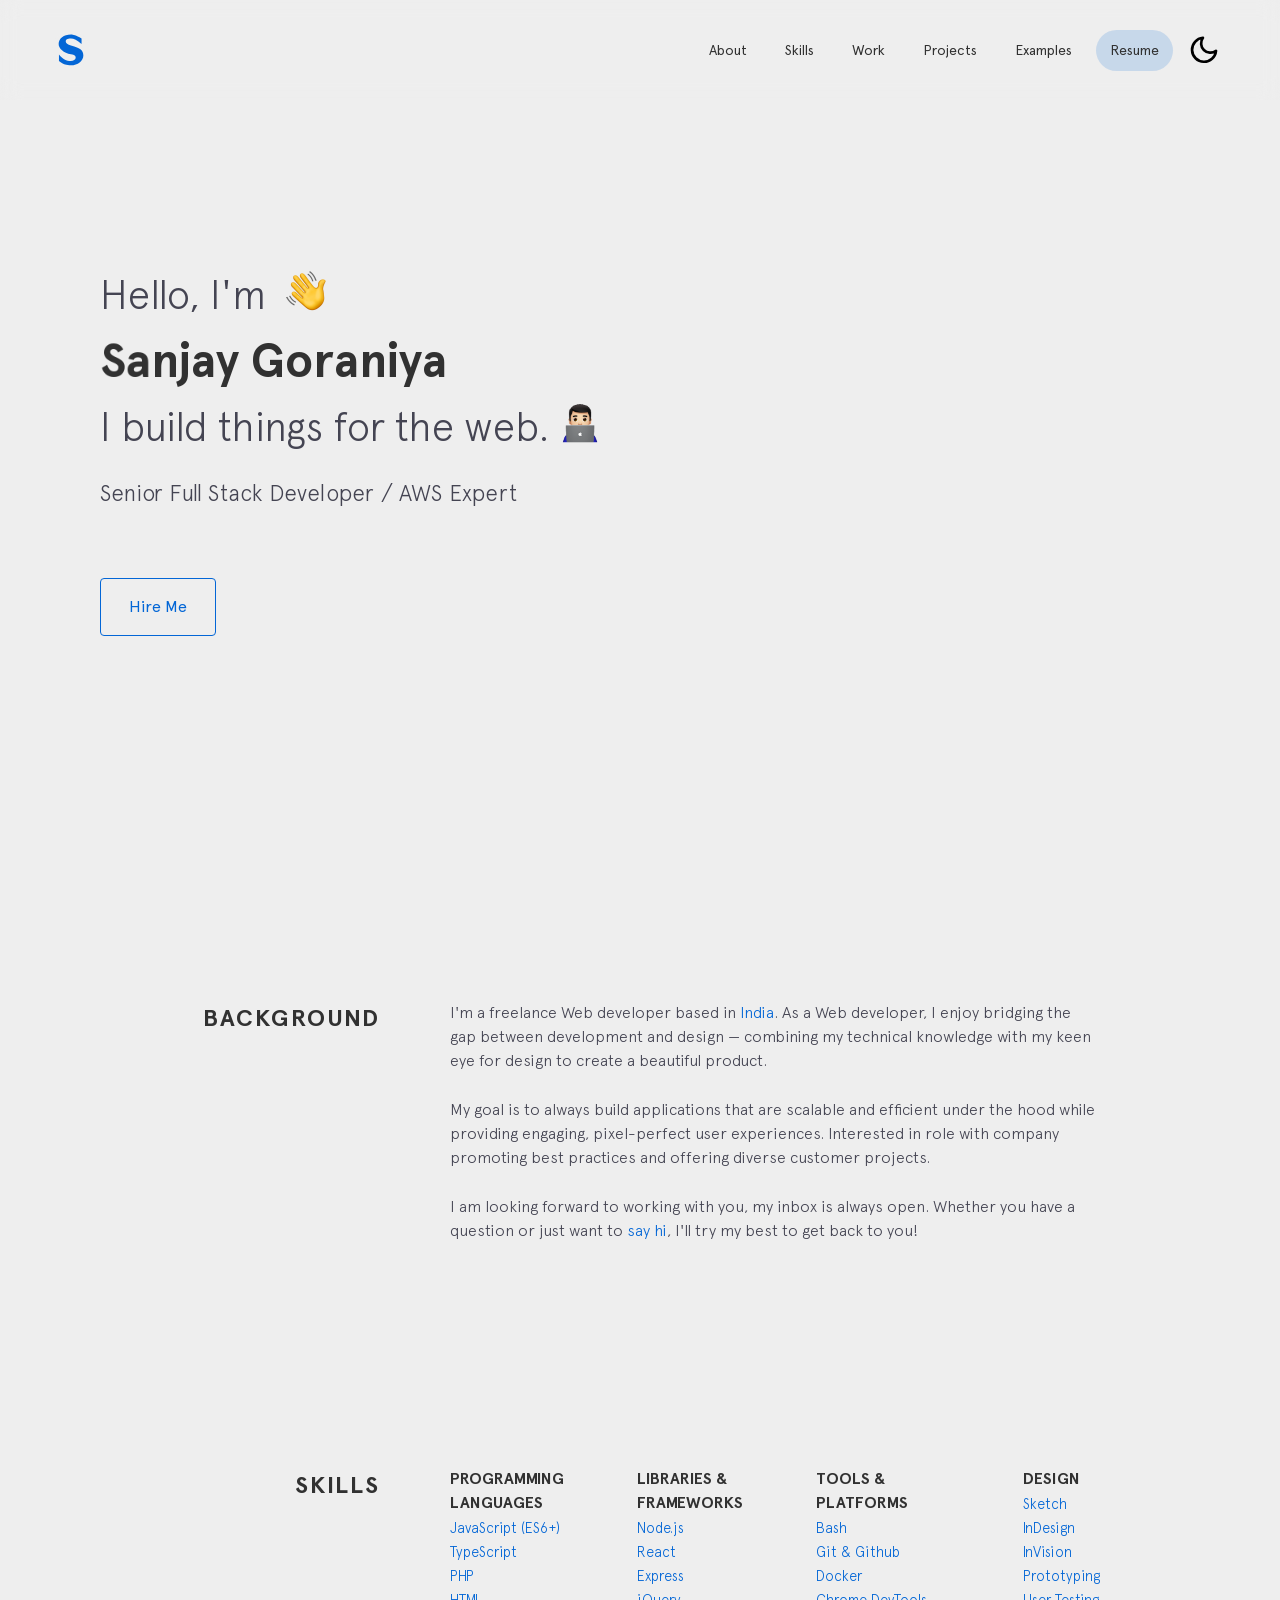
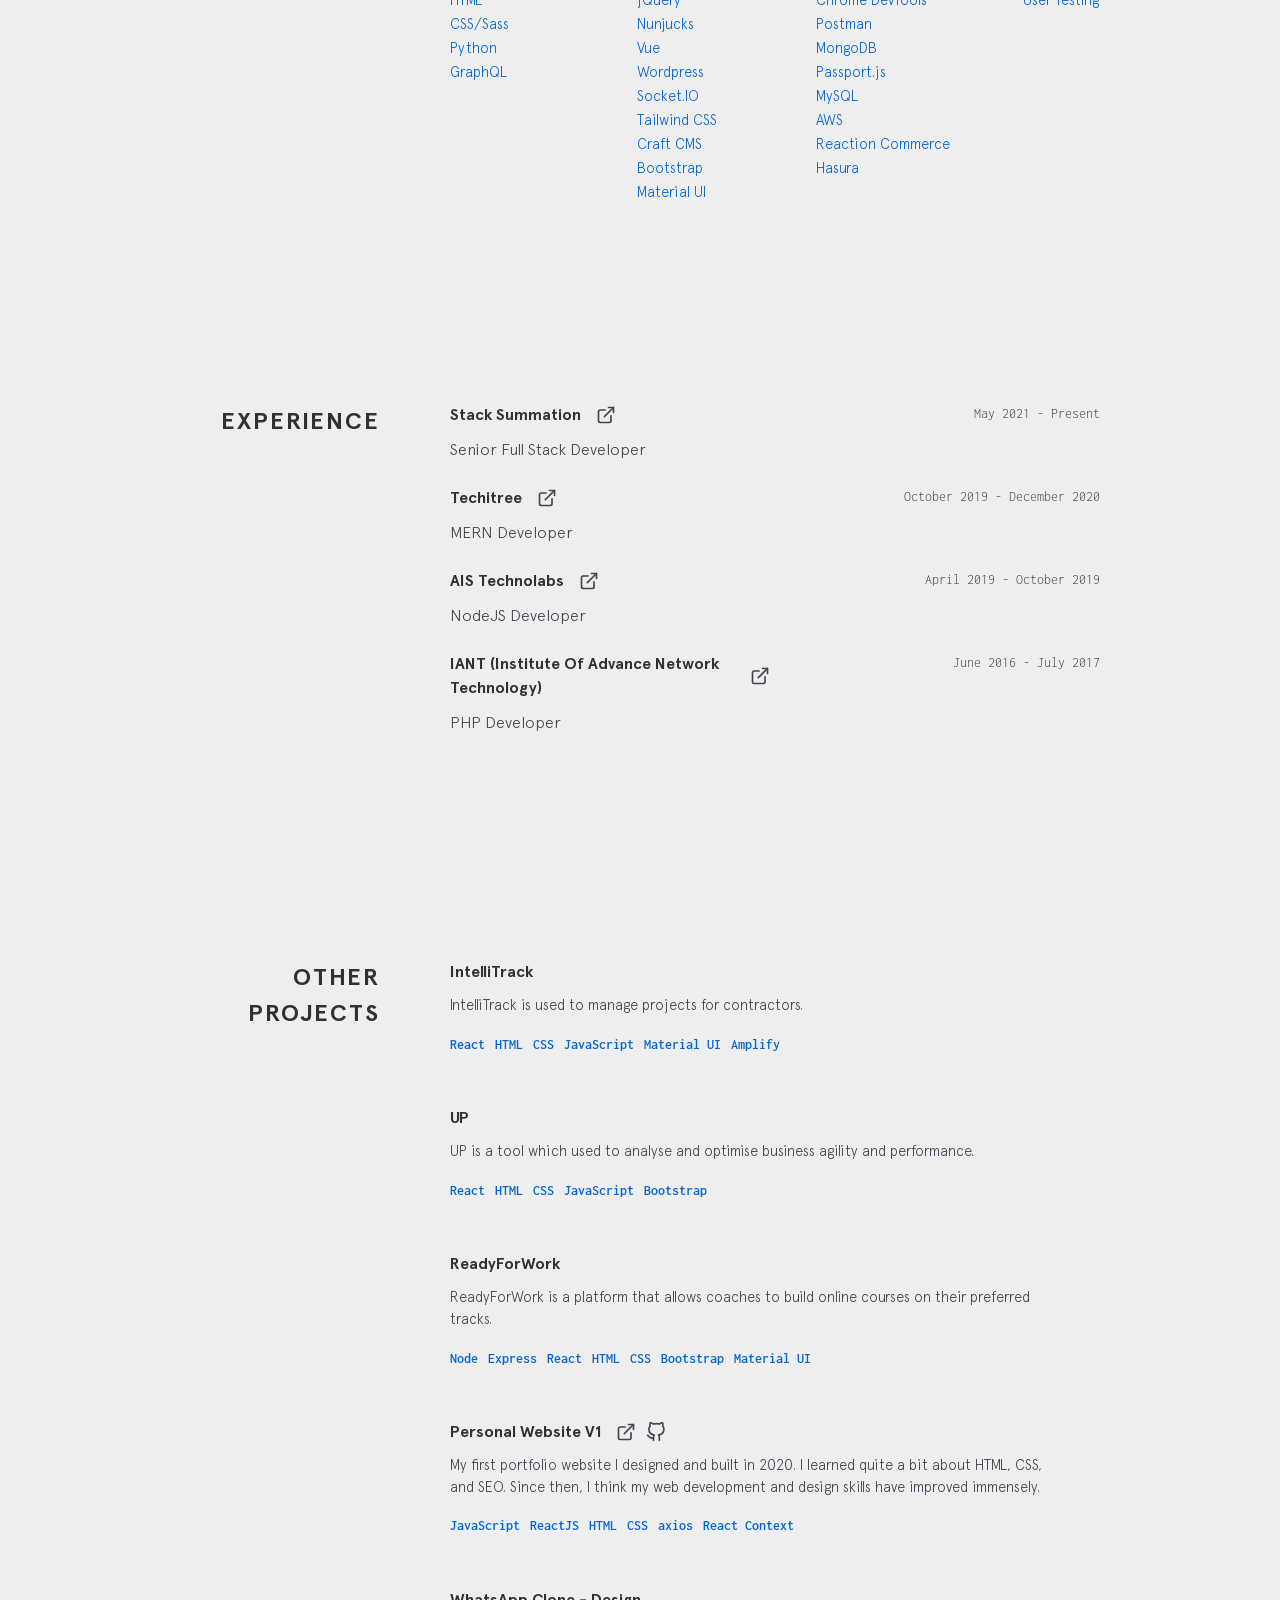
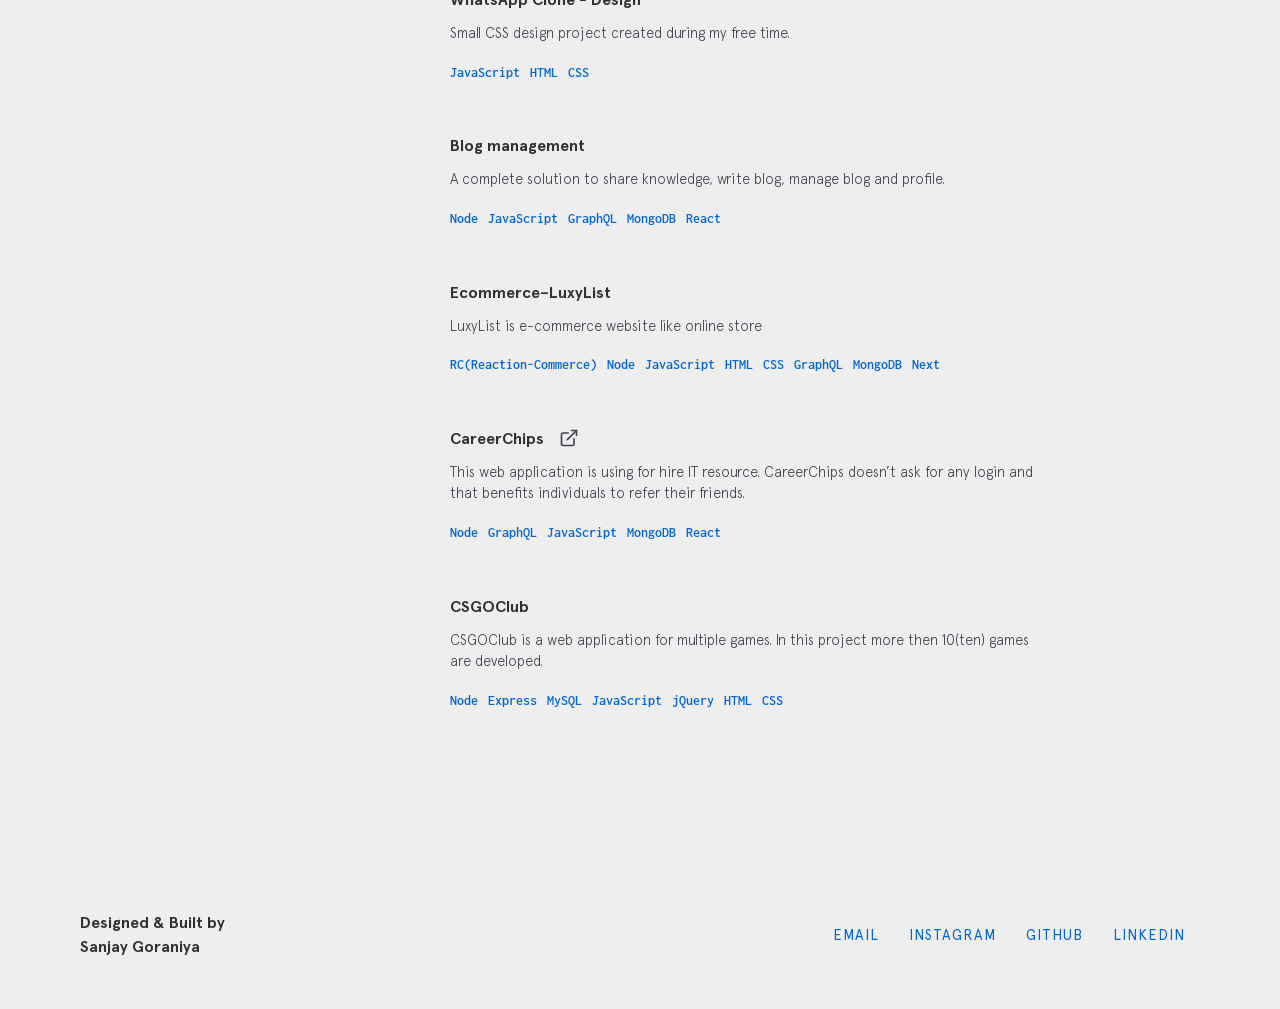
==== commit a54f107e: "Update index.html" ====
--- a/index.html
+++ b/index.html
@@ -1 +1 @@
-<!doctype html><html lang="en"><head><meta charset="utf-8"/><meta name="viewport" content="width=device-width,initial-scale=1"/><title>Sanjay Goraniya</title><link rel="sitemap" type="application/xml" href="/sitemap.xml"><link rel="icon" sizes="256x256" href="/favicon.ico"/><link rel="apple-touch-icon" sizes="192x192" href="/img/logo192.png"/><link id="manifest" rel="manifest" href="/manifest-light.json"/><link rel="stylesheet" href="https://fonts.googleapis.com/css?family=Inconsolata:400,700"><link rel="stylesheet" href="/css/styles.css"><link rel="stylesheet" href="/css/layout.css"><link rel="preconnect dns-prefetch" href="https://www.google-analytics.com"><style>.translated-ltr{margin-top:-40px}.goog-te-banner-frame{display:none;margin-top:-20px}.goog-logo-link{display:none!important}.goog-te-gadget{color:transparent!important}.goog-te-gadget,.goog-te-gadget>div{display:flex;justify-content:center;align-items:center}</style></head><body class="siteLoading"><noscript><meta http-equiv="refresh" content="0;url=/index.htm"/></noscript><div id="root"></div><script async="" src="https://www.google-analytics.com/analytics.js"></script><script>function googleTranslateElementInit(){new google.translate.TranslateElement({pageLanguage:"en"},"google_translate_element")}!function(){var t=new Date;function e(t){var e=document.getElementsByTagName("head")[0];e||(e=document.body.parentNode.appendChild(document.createElement("head"))),e.appendChild(t)}window.addEventListener&&void 0===document.readyState&&window.addEventListener("DOMContentLoaded",(function(){document.readyState="complete"}),!1),function(t){t=t.split(".");for(var e=window,n=0;n<t.length;++n)if(!(e=e[t[n]]))return!1;return!0}("google.translate.Element")||function(){var n=function(t){t=t.split(".");for(var e=window,n=0;n<t.length;++n)e=e.hasOwnProperty?e.hasOwnProperty(t[n])?e[t[n]]:e[t[n]]={}:e[t[n]]||(e[t[n]]={});return e}("google.translate._const");n._cest=t,t=void 0,n._cl="en",n._cuc="googleTranslateElementInit",n._cac="",n._cam="",n._ctkk="440335.1449305758";var a="translate.googleapis.com",l="https://",o=l+a;n._pah=a,n._pas=l,n._pbi=o+"/translate_static/img/te_bk.gif",n._pci=o+"/translate_static/img/te_ctrl3.gif",n._pli=o+"/translate_static/img/loading.gif",n._plla=a+"/translate_a/l",n._pmi=o+"/translate_static/img/mini_google.png",n._ps=o+"/translate_static/css/translateelement.css",n._puh="translate.google.com",function(t){var n=document.createElement("link");n.type="text/css",n.rel="stylesheet",n.charset="UTF-8",n.href=t,e(n)}(n._ps),function(t){var n=document.createElement("script");n.type="text/javascript",n.charset="UTF-8",n.src=t,e(n)}(o+"/translate_static/js/element/main.js")}()}()</script><script>!function(e){function r(r){for(var n,a,i=r[0],l=r[1],f=r[2],c=0,s=[];c<i.length;c++)a=i[c],Object.prototype.hasOwnProperty.call(o,a)&&o[a]&&s.push(o[a][0]),o[a]=0;for(n in l)Object.prototype.hasOwnProperty.call(l,n)&&(e[n]=l[n]);for(p&&p(r);s.length;)s.shift()();return u.push.apply(u,f||[]),t()}function t(){for(var e,r=0;r<u.length;r++){for(var t=u[r],n=!0,i=1;i<t.length;i++){var l=t[i];0!==o[l]&&(n=!1)}n&&(u.splice(r--,1),e=a(a.s=t[0]))}return e}var n={},o={1:0},u=[];function a(r){if(n[r])return n[r].exports;var t=n[r]={i:r,l:!1,exports:{}};return e[r].call(t.exports,t,t.exports,a),t.l=!0,t.exports}a.m=e,a.c=n,a.d=function(e,r,t){a.o(e,r)||Object.defineProperty(e,r,{enumerable:!0,get:t})},a.r=function(e){"undefined"!=typeof Symbol&&Symbol.toStringTag&&Object.defineProperty(e,Symbol.toStringTag,{value:"Module"}),Object.defineProperty(e,"__esModule",{value:!0})},a.t=function(e,r){if(1&r&&(e=a(e)),8&r)return e;if(4&r&&"object"==typeof e&&e&&e.__esModule)return e;var t=Object.create(null);if(a.r(t),Object.defineProperty(t,"default",{enumerable:!0,value:e}),2&r&&"string"!=typeof e)for(var n in e)a.d(t,n,function(r){return e[r]}.bind(null,n));return t},a.n=function(e){var r=e&&e.__esModule?function(){return e.default}:function(){return e};return a.d(r,"a",r),r},a.o=function(e,r){return Object.prototype.hasOwnProperty.call(e,r)},a.p="/";var i=this.webpackJsonpsanjaygoraniya=this.webpackJsonpsanjaygoraniya||[],l=i.push.bind(i);i.push=r,i=i.slice();for(var f=0;f<i.length;f++)r(i[f]);var p=l;t()}([])</script><script src="/static/js/2.9334686b.chunk.js"></script><script src="/static/js/main.d1e17c0d.chunk.js"></script></body></html>+<!doctype html><html lang="en"><head><meta charset="utf-8"/><meta name="viewport" content="width=device-width,initial-scale=1"/><title>Full Stack Developer Sanjay Goraniya</title><link rel="sitemap" type="application/xml" href="/sitemap.xml"><link rel="icon" sizes="256x256" href="/favicon.ico"/><link rel="apple-touch-icon" sizes="192x192" href="/img/logo192.png"/><link id="manifest" rel="manifest" href="/manifest-light.json"/><link rel="stylesheet" href="https://fonts.googleapis.com/css?family=Inconsolata:400,700"><link rel="stylesheet" href="/css/styles.css"><link rel="stylesheet" href="/css/layout.css"><link rel="preconnect dns-prefetch" href="https://www.google-analytics.com"><style>.translated-ltr{margin-top:-40px}.goog-te-banner-frame{display:none;margin-top:-20px}.goog-logo-link{display:none!important}.goog-te-gadget{color:transparent!important}.goog-te-gadget,.goog-te-gadget>div{display:flex;justify-content:center;align-items:center}</style></head><body class="siteLoading"><noscript><meta http-equiv="refresh" content="0;url=/index.htm"/></noscript><div id="root"></div><script async="" src="https://www.google-analytics.com/analytics.js"></script><script>function googleTranslateElementInit(){new google.translate.TranslateElement({pageLanguage:"en"},"google_translate_element")}!function(){var t=new Date;function e(t){var e=document.getElementsByTagName("head")[0];e||(e=document.body.parentNode.appendChild(document.createElement("head"))),e.appendChild(t)}window.addEventListener&&void 0===document.readyState&&window.addEventListener("DOMContentLoaded",(function(){document.readyState="complete"}),!1),function(t){t=t.split(".");for(var e=window,n=0;n<t.length;++n)if(!(e=e[t[n]]))return!1;return!0}("google.translate.Element")||function(){var n=function(t){t=t.split(".");for(var e=window,n=0;n<t.length;++n)e=e.hasOwnProperty?e.hasOwnProperty(t[n])?e[t[n]]:e[t[n]]={}:e[t[n]]||(e[t[n]]={});return e}("google.translate._const");n._cest=t,t=void 0,n._cl="en",n._cuc="googleTranslateElementInit",n._cac="",n._cam="",n._ctkk="440335.1449305758";var a="translate.googleapis.com",l="https://",o=l+a;n._pah=a,n._pas=l,n._pbi=o+"/translate_static/img/te_bk.gif",n._pci=o+"/translate_static/img/te_ctrl3.gif",n._pli=o+"/translate_static/img/loading.gif",n._plla=a+"/translate_a/l",n._pmi=o+"/translate_static/img/mini_google.png",n._ps=o+"/translate_static/css/translateelement.css",n._puh="translate.google.com",function(t){var n=document.createElement("link");n.type="text/css",n.rel="stylesheet",n.charset="UTF-8",n.href=t,e(n)}(n._ps),function(t){var n=document.createElement("script");n.type="text/javascript",n.charset="UTF-8",n.src=t,e(n)}(o+"/translate_static/js/element/main.js")}()}()</script><script>!function(e){function r(r){for(var n,a,i=r[0],l=r[1],f=r[2],c=0,s=[];c<i.length;c++)a=i[c],Object.prototype.hasOwnProperty.call(o,a)&&o[a]&&s.push(o[a][0]),o[a]=0;for(n in l)Object.prototype.hasOwnProperty.call(l,n)&&(e[n]=l[n]);for(p&&p(r);s.length;)s.shift()();return u.push.apply(u,f||[]),t()}function t(){for(var e,r=0;r<u.length;r++){for(var t=u[r],n=!0,i=1;i<t.length;i++){var l=t[i];0!==o[l]&&(n=!1)}n&&(u.splice(r--,1),e=a(a.s=t[0]))}return e}var n={},o={1:0},u=[];function a(r){if(n[r])return n[r].exports;var t=n[r]={i:r,l:!1,exports:{}};return e[r].call(t.exports,t,t.exports,a),t.l=!0,t.exports}a.m=e,a.c=n,a.d=function(e,r,t){a.o(e,r)||Object.defineProperty(e,r,{enumerable:!0,get:t})},a.r=function(e){"undefined"!=typeof Symbol&&Symbol.toStringTag&&Object.defineProperty(e,Symbol.toStringTag,{value:"Module"}),Object.defineProperty(e,"__esModule",{value:!0})},a.t=function(e,r){if(1&r&&(e=a(e)),8&r)return e;if(4&r&&"object"==typeof e&&e&&e.__esModule)return e;var t=Object.create(null);if(a.r(t),Object.defineProperty(t,"default",{enumerable:!0,value:e}),2&r&&"string"!=typeof e)for(var n in e)a.d(t,n,function(r){return e[r]}.bind(null,n));return t},a.n=function(e){var r=e&&e.__esModule?function(){return e.default}:function(){return e};return a.d(r,"a",r),r},a.o=function(e,r){return Object.prototype.hasOwnProperty.call(e,r)},a.p="/";var i=this.webpackJsonpsanjaygoraniya=this.webpackJsonpsanjaygoraniya||[],l=i.push.bind(i);i.push=r,i=i.slice();for(var f=0;f<i.length;f++)r(i[f]);var p=l;t()}([])</script><script src="/static/js/2.acca8091.chunk.js"></script><script src="/static/js/main.63c70919.chunk.js"></script></body></html>
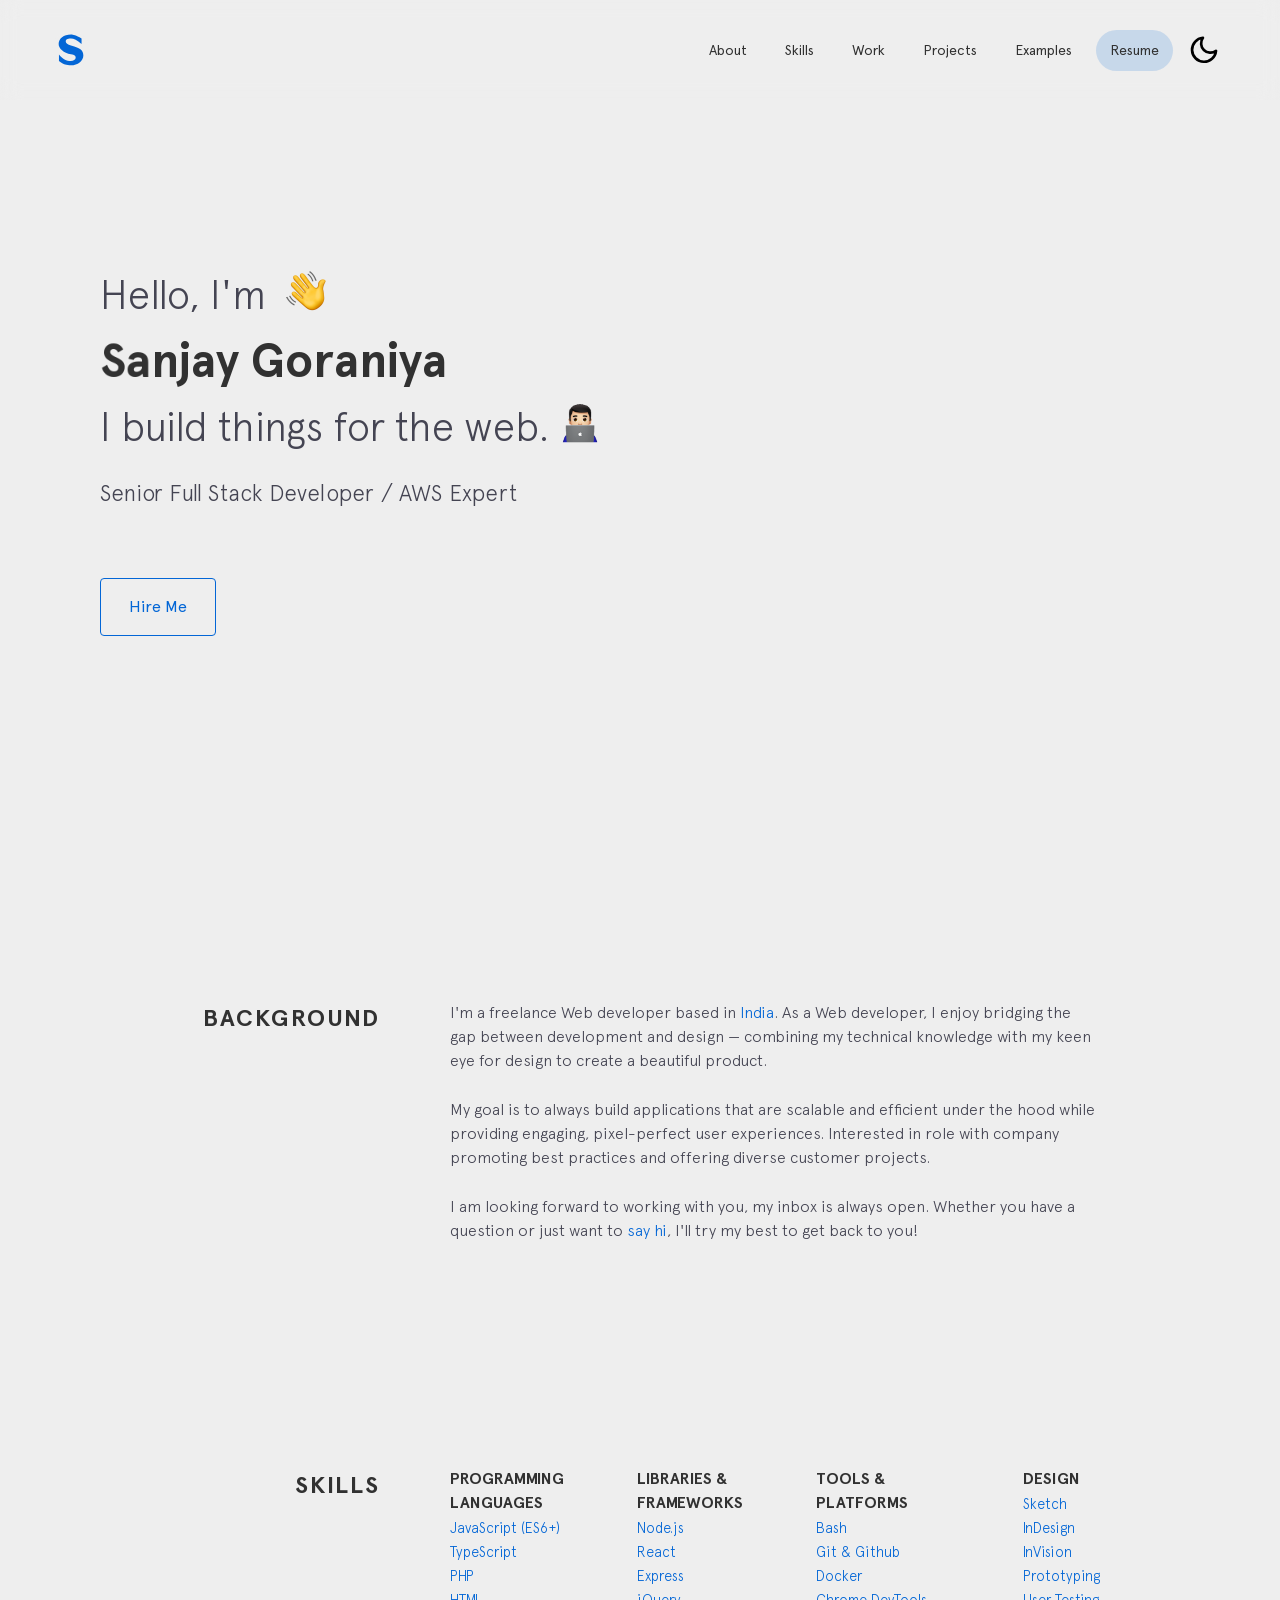
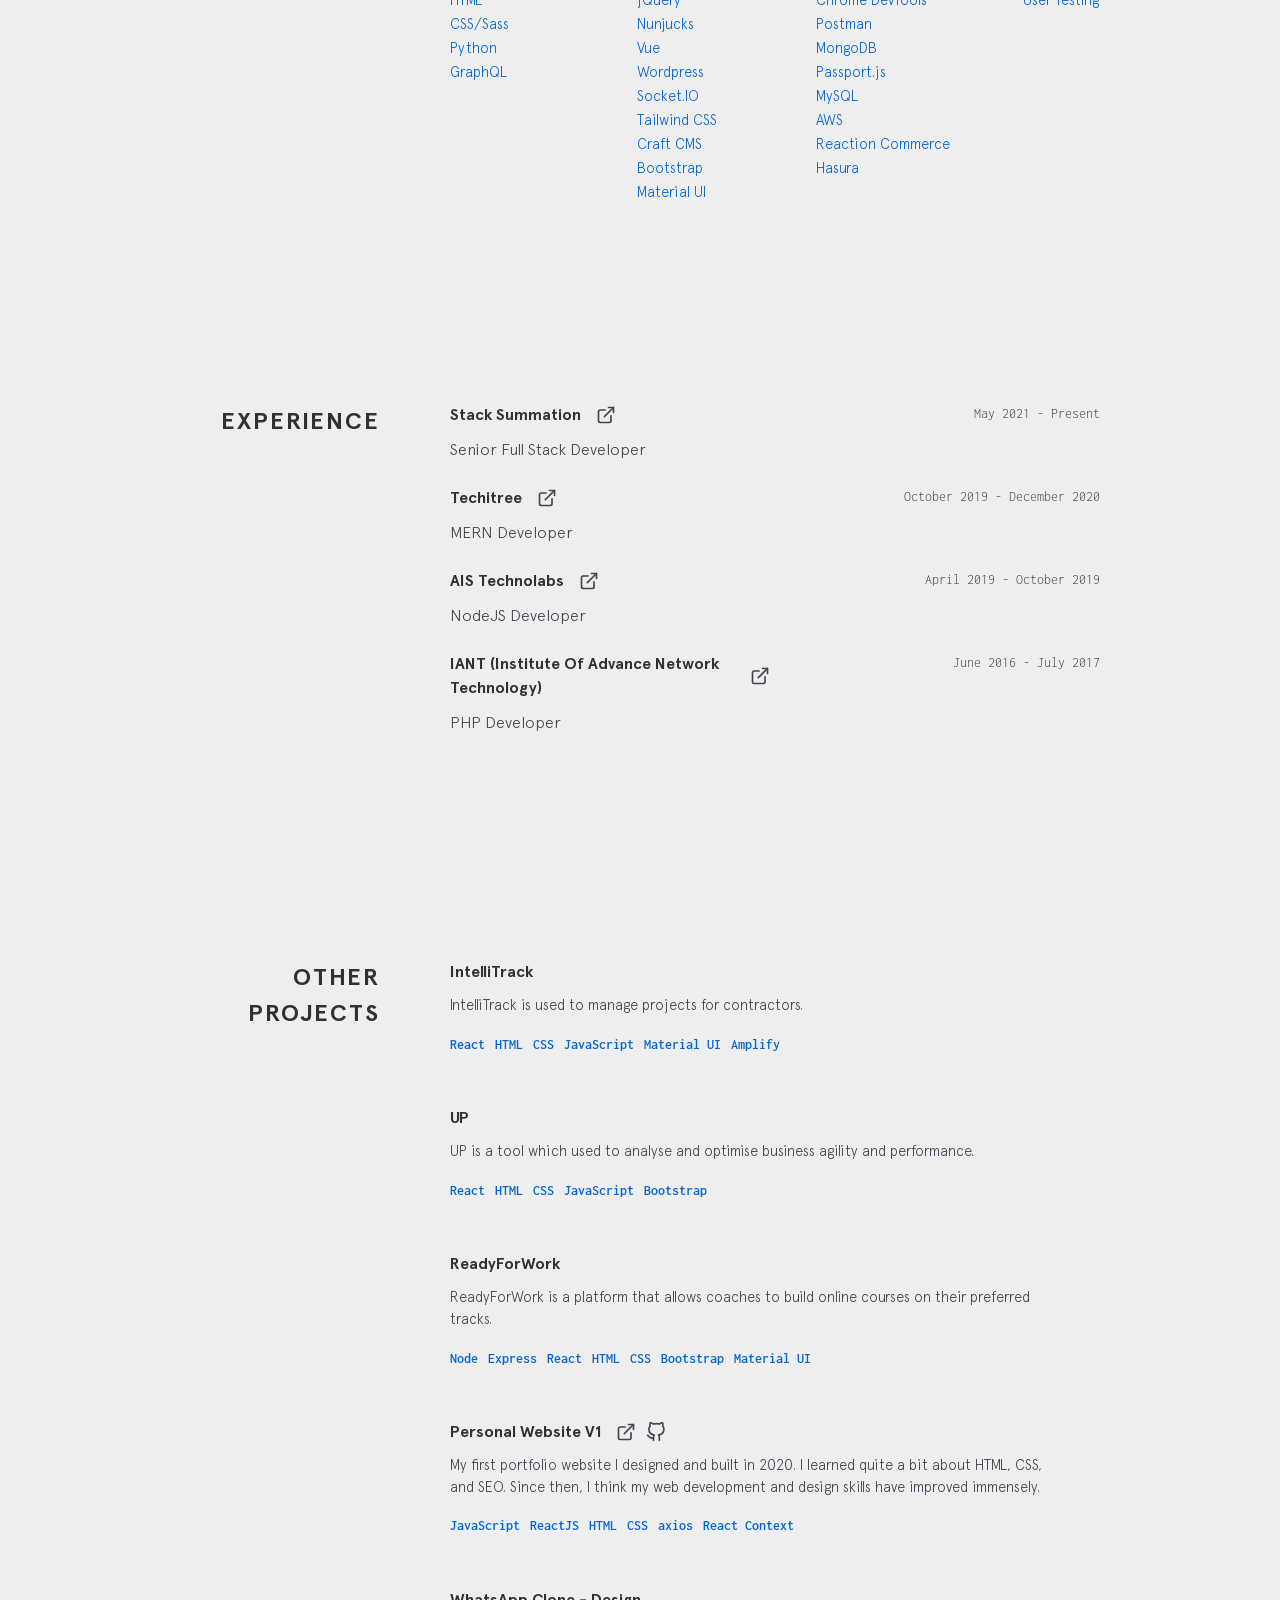
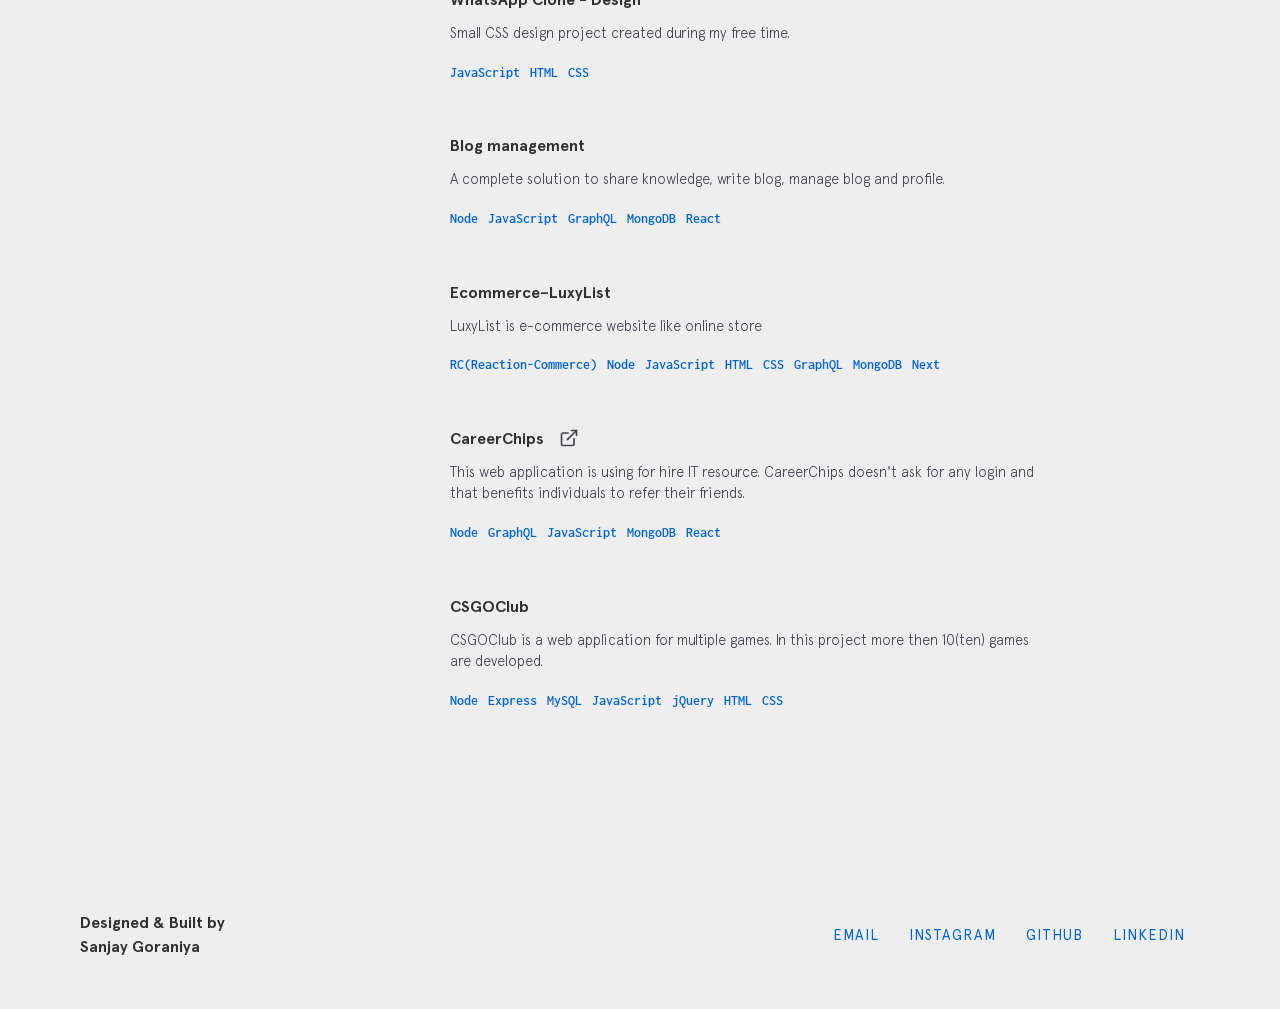
==== commit dfa28577: "Update : Generated CSS files" ====
--- a/index.html
+++ b/index.html
@@ -1 +1 @@
-<!doctype html><html lang="en"><head><meta charset="utf-8"/><meta name="viewport" content="width=device-width,initial-scale=1"/><title>Full Stack Developer Sanjay Goraniya</title><link rel="sitemap" type="application/xml" href="/sitemap.xml"><link rel="icon" sizes="256x256" href="/favicon.ico"/><link rel="apple-touch-icon" sizes="192x192" href="/img/logo192.png"/><link id="manifest" rel="manifest" href="/manifest-light.json"/><link rel="stylesheet" href="https://fonts.googleapis.com/css?family=Inconsolata:400,700"><link rel="stylesheet" href="/css/styles.css"><link rel="stylesheet" href="/css/layout.css"><link rel="preconnect dns-prefetch" href="https://www.google-analytics.com"><style>.translated-ltr{margin-top:-40px}.goog-te-banner-frame{display:none;margin-top:-20px}.goog-logo-link{display:none!important}.goog-te-gadget{color:transparent!important}.goog-te-gadget,.goog-te-gadget>div{display:flex;justify-content:center;align-items:center}</style></head><body class="siteLoading"><noscript><meta http-equiv="refresh" content="0;url=/index.htm"/></noscript><div id="root"></div><script async="" src="https://www.google-analytics.com/analytics.js"></script><script>function googleTranslateElementInit(){new google.translate.TranslateElement({pageLanguage:"en"},"google_translate_element")}!function(){var t=new Date;function e(t){var e=document.getElementsByTagName("head")[0];e||(e=document.body.parentNode.appendChild(document.createElement("head"))),e.appendChild(t)}window.addEventListener&&void 0===document.readyState&&window.addEventListener("DOMContentLoaded",(function(){document.readyState="complete"}),!1),function(t){t=t.split(".");for(var e=window,n=0;n<t.length;++n)if(!(e=e[t[n]]))return!1;return!0}("google.translate.Element")||function(){var n=function(t){t=t.split(".");for(var e=window,n=0;n<t.length;++n)e=e.hasOwnProperty?e.hasOwnProperty(t[n])?e[t[n]]:e[t[n]]={}:e[t[n]]||(e[t[n]]={});return e}("google.translate._const");n._cest=t,t=void 0,n._cl="en",n._cuc="googleTranslateElementInit",n._cac="",n._cam="",n._ctkk="440335.1449305758";var a="translate.googleapis.com",l="https://",o=l+a;n._pah=a,n._pas=l,n._pbi=o+"/translate_static/img/te_bk.gif",n._pci=o+"/translate_static/img/te_ctrl3.gif",n._pli=o+"/translate_static/img/loading.gif",n._plla=a+"/translate_a/l",n._pmi=o+"/translate_static/img/mini_google.png",n._ps=o+"/translate_static/css/translateelement.css",n._puh="translate.google.com",function(t){var n=document.createElement("link");n.type="text/css",n.rel="stylesheet",n.charset="UTF-8",n.href=t,e(n)}(n._ps),function(t){var n=document.createElement("script");n.type="text/javascript",n.charset="UTF-8",n.src=t,e(n)}(o+"/translate_static/js/element/main.js")}()}()</script><script>!function(e){function r(r){for(var n,a,i=r[0],l=r[1],f=r[2],c=0,s=[];c<i.length;c++)a=i[c],Object.prototype.hasOwnProperty.call(o,a)&&o[a]&&s.push(o[a][0]),o[a]=0;for(n in l)Object.prototype.hasOwnProperty.call(l,n)&&(e[n]=l[n]);for(p&&p(r);s.length;)s.shift()();return u.push.apply(u,f||[]),t()}function t(){for(var e,r=0;r<u.length;r++){for(var t=u[r],n=!0,i=1;i<t.length;i++){var l=t[i];0!==o[l]&&(n=!1)}n&&(u.splice(r--,1),e=a(a.s=t[0]))}return e}var n={},o={1:0},u=[];function a(r){if(n[r])return n[r].exports;var t=n[r]={i:r,l:!1,exports:{}};return e[r].call(t.exports,t,t.exports,a),t.l=!0,t.exports}a.m=e,a.c=n,a.d=function(e,r,t){a.o(e,r)||Object.defineProperty(e,r,{enumerable:!0,get:t})},a.r=function(e){"undefined"!=typeof Symbol&&Symbol.toStringTag&&Object.defineProperty(e,Symbol.toStringTag,{value:"Module"}),Object.defineProperty(e,"__esModule",{value:!0})},a.t=function(e,r){if(1&r&&(e=a(e)),8&r)return e;if(4&r&&"object"==typeof e&&e&&e.__esModule)return e;var t=Object.create(null);if(a.r(t),Object.defineProperty(t,"default",{enumerable:!0,value:e}),2&r&&"string"!=typeof e)for(var n in e)a.d(t,n,function(r){return e[r]}.bind(null,n));return t},a.n=function(e){var r=e&&e.__esModule?function(){return e.default}:function(){return e};return a.d(r,"a",r),r},a.o=function(e,r){return Object.prototype.hasOwnProperty.call(e,r)},a.p="/";var i=this.webpackJsonpsanjaygoraniya=this.webpackJsonpsanjaygoraniya||[],l=i.push.bind(i);i.push=r,i=i.slice();for(var f=0;f<i.length;f++)r(i[f]);var p=l;t()}([])</script><script src="/static/js/2.acca8091.chunk.js"></script><script src="/static/js/main.63c70919.chunk.js"></script></body></html>
+<!doctype html><html lang="en"><head><meta charset="utf-8"/><meta name="viewport" content="width=device-width,initial-scale=1"/><title>Sanjay Goraniya</title><link rel="sitemap" type="application/xml" href="/sitemap.xml"><link rel="icon" sizes="256x256" href="/favicon.ico"/><link rel="apple-touch-icon" sizes="192x192" href="/img/logo192.png"/><link id="manifest" rel="manifest" href="/manifest-light.json"/><link rel="stylesheet" href="https://fonts.googleapis.com/css?family=Inconsolata:400,700"><link rel="stylesheet" href="/css/styles.css"><link rel="stylesheet" href="/css/layout.css"><link rel="preconnect dns-prefetch" href="https://www.google-analytics.com"><style>.translated-ltr{margin-top:-40px}.goog-te-banner-frame{display:none;margin-top:-20px}.goog-logo-link{display:none!important}.goog-te-gadget{color:transparent!important}.goog-te-gadget,.goog-te-gadget>div{display:flex;justify-content:center;align-items:center}</style></head><body class="siteLoading"><noscript><meta http-equiv="refresh" content="0;url=/index.htm"/></noscript><div id="root"></div><script async="" src="https://www.google-analytics.com/analytics.js"></script><script>function googleTranslateElementInit(){new google.translate.TranslateElement({pageLanguage:"en"},"google_translate_element")}!function(){var t=new Date;function e(t){var e=document.getElementsByTagName("head")[0];e||(e=document.body.parentNode.appendChild(document.createElement("head"))),e.appendChild(t)}window.addEventListener&&void 0===document.readyState&&window.addEventListener("DOMContentLoaded",(function(){document.readyState="complete"}),!1),function(t){t=t.split(".");for(var e=window,n=0;n<t.length;++n)if(!(e=e[t[n]]))return!1;return!0}("google.translate.Element")||function(){var n=function(t){t=t.split(".");for(var e=window,n=0;n<t.length;++n)e=e.hasOwnProperty?e.hasOwnProperty(t[n])?e[t[n]]:e[t[n]]={}:e[t[n]]||(e[t[n]]={});return e}("google.translate._const");n._cest=t,t=void 0,n._cl="en",n._cuc="googleTranslateElementInit",n._cac="",n._cam="",n._ctkk="440335.1449305758";var a="translate.googleapis.com",l="https://",o=l+a;n._pah=a,n._pas=l,n._pbi=o+"/translate_static/img/te_bk.gif",n._pci=o+"/translate_static/img/te_ctrl3.gif",n._pli=o+"/translate_static/img/loading.gif",n._plla=a+"/translate_a/l",n._pmi=o+"/translate_static/img/mini_google.png",n._ps=o+"/translate_static/css/translateelement.css",n._puh="translate.google.com",function(t){var n=document.createElement("link");n.type="text/css",n.rel="stylesheet",n.charset="UTF-8",n.href=t,e(n)}(n._ps),function(t){var n=document.createElement("script");n.type="text/javascript",n.charset="UTF-8",n.src=t,e(n)}(o+"/translate_static/js/element/main.js")}()}()</script><script>!function(e){function r(r){for(var n,a,i=r[0],l=r[1],f=r[2],c=0,s=[];c<i.length;c++)a=i[c],Object.prototype.hasOwnProperty.call(o,a)&&o[a]&&s.push(o[a][0]),o[a]=0;for(n in l)Object.prototype.hasOwnProperty.call(l,n)&&(e[n]=l[n]);for(p&&p(r);s.length;)s.shift()();return u.push.apply(u,f||[]),t()}function t(){for(var e,r=0;r<u.length;r++){for(var t=u[r],n=!0,i=1;i<t.length;i++){var l=t[i];0!==o[l]&&(n=!1)}n&&(u.splice(r--,1),e=a(a.s=t[0]))}return e}var n={},o={1:0},u=[];function a(r){if(n[r])return n[r].exports;var t=n[r]={i:r,l:!1,exports:{}};return e[r].call(t.exports,t,t.exports,a),t.l=!0,t.exports}a.m=e,a.c=n,a.d=function(e,r,t){a.o(e,r)||Object.defineProperty(e,r,{enumerable:!0,get:t})},a.r=function(e){"undefined"!=typeof Symbol&&Symbol.toStringTag&&Object.defineProperty(e,Symbol.toStringTag,{value:"Module"}),Object.defineProperty(e,"__esModule",{value:!0})},a.t=function(e,r){if(1&r&&(e=a(e)),8&r)return e;if(4&r&&"object"==typeof e&&e&&e.__esModule)return e;var t=Object.create(null);if(a.r(t),Object.defineProperty(t,"default",{enumerable:!0,value:e}),2&r&&"string"!=typeof e)for(var n in e)a.d(t,n,function(r){return e[r]}.bind(null,n));return t},a.n=function(e){var r=e&&e.__esModule?function(){return e.default}:function(){return e};return a.d(r,"a",r),r},a.o=function(e,r){return Object.prototype.hasOwnProperty.call(e,r)},a.p="/";var i=this.webpackJsonpsanjaygoraniya=this.webpackJsonpsanjaygoraniya||[],l=i.push.bind(i);i.push=r,i=i.slice();for(var f=0;f<i.length;f++)r(i[f]);var p=l;t()}([])</script><script src="/static/js/2.ea292cf4.chunk.js"></script><script src="/static/js/main.ef74f229.chunk.js"></script></body></html>
--- a/css/layout.css
+++ b/css/layout.css
@@ -1 +1,2 @@
-@font-face{font-family:'Apercu';src:url("../fonts/apercu/Apercu-Light.eot");src:url("../fonts/apercu/Apercu-Light.eot?#iefix") format("embedded-opentype"),url("../fonts/apercu/Apercu-Light.woff2") format("woff2"),url("../fonts/apercu/Apercu-Light.woff") format("woff"),url("../fonts/apercu/Apercu-Light.ttf") format("truetype"),url("../fonts/apercu/Apercu-Light.svg#Apercu-Light") format("svg");font-weight:300;font-style:normal}@font-face{font-family:'Apercu';src:url("../fonts/apercu/Apercu-LightItalic.eot");src:url("../fonts/apercu/Apercu-LightItalic.eot?#iefix") format("embedded-opentype"),url("../fonts/apercu/Apercu-LightItalic.woff2") format("woff2"),url("../fonts/apercu/Apercu-LightItalic.woff") format("woff"),url("../fonts/apercu/Apercu-LightItalic.ttf") format("truetype"),url("../fonts/apercu/Apercu-LightItalic.svg#Apercu-LightItalic") format("svg");font-weight:300;font-style:italic}@font-face{font-family:'Apercu';src:url("../fonts/apercu/Apercu-Regular.eot");src:url("../fonts/apercu/Apercu-Regular.eot?#iefix") format("embedded-opentype"),url("../fonts/apercu/Apercu-Regular.woff2") format("woff2"),url("../fonts/apercu/Apercu-Regular.woff") format("woff"),url("../fonts/apercu/Apercu-Regular.ttf") format("truetype"),url("../fonts/apercu/Apercu-Regular.svg#Apercu-Regular") format("svg");font-weight:400;font-style:normal}@font-face{font-family:'Apercu';src:url("../fonts/apercu/Apercu-Italic.eot");src:url("../fonts/apercu/Apercu-Italic.eot?#iefix") format("embedded-opentype"),url("../fonts/apercu/Apercu-Italic.woff2") format("woff2"),url("../fonts/apercu/Apercu-Italic.woff") format("woff"),url("../fonts/apercu/Apercu-Italic.ttf") format("truetype"),url("../fonts/apercu/Apercu-Italic.svg#Apercu-Italic") format("svg");font-weight:400;font-style:italic}@font-face{font-family:'Apercu';src:url("../fonts/apercu/Apercu-Medium.eot");src:url("../fonts/apercu/Apercu-Medium.eot?#iefix") format("embedded-opentype"),url("../fonts/apercu/Apercu-Medium.woff2") format("woff2"),url("../fonts/apercu/Apercu-Medium.woff") format("woff"),url("../fonts/apercu/Apercu-Medium.ttf") format("truetype"),url("../fonts/apercu/Apercu-Medium.svg#Apercu-Medium") format("svg");font-weight:500;font-style:normal}@font-face{font-family:'Apercu';src:url("../fonts/apercu/Apercu-MediumItalic.eot");src:url("../fonts/apercu/Apercu-MediumItalic.eot?#iefix") format("embedded-opentype"),url("../fonts/apercu/Apercu-MediumItalic.woff2") format("woff2"),url("../fonts/apercu/Apercu-MediumItalic.woff") format("woff"),url("../fonts/apercu/Apercu-MediumItalic.ttf") format("truetype"),url("../fonts/apercu/Apercu-MediumItalic.svg#Apercu-MediumItalic") format("svg");font-weight:500;font-style:italic}@font-face{font-family:'Apercu';src:url("../fonts/apercu/Apercu-Bold.eot");src:url("../fonts/apercu/Apercu-Bold.eot?#iefix") format("embedded-opentype"),url("../fonts/apercu/Apercu-Bold.woff2") format("woff2"),url("../fonts/apercu/Apercu-Bold.woff") format("woff"),url("../fonts/apercu/Apercu-Bold.ttf") format("truetype"),url("../fonts/apercu/Apercu-Bold.svg#Apercu-Bold") format("svg");font-weight:700;font-style:normal}@font-face{font-family:'Apercu';src:url("../fonts/apercu/Apercu-BoldItalic.eot");src:url("../fonts/apercu/Apercu-BoldItalic.eot?#iefix") format("embedded-opentype"),url("../fonts/apercu/Apercu-BoldItalic.woff2") format("woff2"),url("../fonts/apercu/Apercu-BoldItalic.woff") format("woff"),url("../fonts/apercu/Apercu-BoldItalic.ttf") format("truetype"),url("../fonts/apercu/Apercu-BoldItalic.svg#Apercu-BoldItalic") format("svg");font-weight:700;font-style:italic}.navbar{--navbar-height: 100px;position:fixed;z-index:12;height:var(--navbar-height);width:100%;min-width:280px;padding:0px 50px;transition:transform 0.8s ease-in-out;background:var(--main-blur-background);backdrop-filter:blur(10px)}@media screen and (max-width: 1024px){.navbar{padding:0 40px}}@media screen and (max-width: 768px){.navbar{padding:0 30px}}@media screen and (max-width: 330px){.navbar{padding:0 10px}}@media screen and (max-width: 630px){.navbar{--navbar-height: 70px;bottom:0}}.navbar.up{--navbar-height: 70px;transition:transform 0.4s ease-in-out;box-shadow:0 10px 30px -10px rgba(0,0,0,0.5)}@media screen and (max-width: 630px){.navbar.up{box-shadow:0 -10px 30px -10px rgba(0,0,0,0.5)}}.navbar.down{--navbar-height: 70px;transform:translateY(-100%)}@media screen and (max-width: 630px){.navbar.down{transform:translateY(100%)}}.navbar nav{display:flex;align-items:center;justify-content:space-between;height:100%;width:100%}.navbar nav .logo{display:flex;justify-content:center;flex-shrink:0;align-items:center;width:42px;height:42px}.navbar nav .logo a,.navbar nav .logo img,.navbar nav .logo svg{width:100%;height:100%}.navbar nav .navbar__links{display:flex;align-items:center}.navbar nav .navbar__links ul{display:flex;justify-content:space-between;align-items:center;padding:0px;margin:0px;list-style:none}@media screen and (max-width: 630px){.navbar nav .navbar__links ul{position:absolute;z-index:10;width:160px;display:flex;flex-direction:column;align-items:center;justify-content:center;top:-100%;left:50%;transition:none;transform:translate(-50%, 100%);opacity:0}.navbar nav .navbar__links ul.show{transition:transform 0.5s ease-in, opacity .2s ease;transform:translate(-50%, -74%);opacity:1}.navbar nav .navbar__links ul::before{content:'';position:absolute;top:0;right:0;height:100%;width:100%;z-index:-1;background:var(--main-background);border-radius:10px;box-shadow:rgba(0,0,0,0.8) 0px 0px 85px}}.navbar nav .navbar__links ul li{margin:0px 5px;font-size:14px}.navbar nav .navbar__links ul li a{padding:10px 14px;display:inline-block;text-decoration:none;text-decoration-skip-ink:auto;color:var(--heading-text);border-radius:50px;cursor:pointer}@media screen and (max-width: 630px){.navbar nav .navbar__links ul li a{margin:5px;color:var(--heading-text);background:var(--link-hover-background)}.navbar nav .navbar__links ul li a:hover{color:var(--link-text);text-decoration:underline}}.navbar nav .navbar__links ul li a:hover{color:var(--link-text);background:var(--link-hover-background)}.navbar nav .navbar__links .navbar__link__button{position:relative;display:flex;flex-direction:row;align-items:center}.navbar nav .navbar__links .navbar__link__button .link__button{margin-left:5px;margin-right:5px;font-size:14px}.navbar nav .navbar__links .navbar__link__button a{padding:10px 14px;display:inline-block;text-decoration:none;text-decoration-skip-ink:auto;color:var(--heading-text);border-radius:50px;background:var(--link-hover-background);cursor:pointer}.navbar nav .navbar__links .navbar__link__button a:hover{color:var(--link-text);background:var(--link-hover-background)}.navbar nav .navbar__links .navbar__link__button .hamburger__wrapper{--hamburger-width: 15px;--ham-before: top 0.1s ease-in 0.25s,opacity 0.1s ease-in;--ham-before-active: top 0.1s ease-out,opacity 0.1s ease-out 0.12s;--ham-after: bottom 0.1s ease-in 0.25s,transform 0.22s cubic-bezier(0.55,0.055,0.675,0.19);--ham-after-active: bottom 0.1s ease-out,transform 0.22s cubic-bezier(0.215,0.61,0.355,1) 0.12s;--hamburger-open-line-gap: -8px;display:none}@media screen and (max-width: 630px){.navbar nav .navbar__links .navbar__link__button .hamburger__wrapper{display:initial}}.navbar nav .navbar__links .navbar__link__button .hamburger__wrapper .hamburger__button{display:flex;justify-content:center;align-items:center;position:relative;z-index:10;padding:13.5px;border:0px;border-radius:50%;background-color:transparent;color:inherit;text-transform:none;transition-timing-function:linear;transition-duration:0.15s;transition-property:opacity, filter;outline:none;cursor:pointer}.navbar nav .navbar__links .navbar__link__button .hamburger__wrapper .hamburger__button:hover{background:var(--link-hover-background)}.navbar nav .navbar__links .navbar__link__button .hamburger__wrapper .hamburger__button .ham-box{display:inline-block;position:relative;width:var(--hamburger-width);height:var(--hamburger-width)}.navbar nav .navbar__links .navbar__link__button .hamburger__wrapper .hamburger__button .ham-box .ham-box-inner{position:absolute;top:50%;right:0px;width:var(--hamburger-width);height:2px;border-radius:var(--border-radius);background-color:var(--link-text)}.navbar nav .navbar__links .navbar__link__button .hamburger__wrapper .hamburger__button .ham-box .ham-box-inner::after,.navbar nav .navbar__links .navbar__link__button .hamburger__wrapper .hamburger__button .ham-box .ham-box-inner::before{content:"";display:block;position:absolute;left:auto;right:0px;height:2px;border-radius:4px;background-color:var(--link-text);transition-timing-function:ease;transition-duration:0.15s;transition-property:transform}.navbar nav .navbar__links .navbar__link__button .hamburger__close .ham-box .ham-box-inner{transition:transform 0.22s cubic-bezier(0.215, 0.61, 0.355, 1) 0.12s;transform:rotate(225deg)}.navbar nav .navbar__links .navbar__link__button .hamburger__close .ham-box .ham-box-inner::before{width:100%;top:0px;opacity:1;transition:var(--ham-before-active)}.navbar nav .navbar__links .navbar__link__button .hamburger__close .ham-box .ham-box-inner::after{width:100%;bottom:0px;transform:rotate(-90deg);transition:var(--ham-after-active)}.navbar nav .navbar__links .navbar__link__button .hamburger__open .ham-box-inner{transition:transform 0.22s cubic-bezier(0.55, 0.055, 0.675, 0.19) 0s;transform:rotate(0deg)}.navbar nav .navbar__links .navbar__link__button .hamburger__open .ham-box-inner::before{width:120%;top:var(--hamburger-open-line-gap);opacity:1;transition:var(--ham-before)}.navbar nav .navbar__links .navbar__link__button .hamburger__open .ham-box-inner::after{width:80%;bottom:var(--hamburger-open-line-gap);transform:rotate(0deg);transition:var(--ham-after)}html{box-sizing:border-box}*,*:before,*:after{box-sizing:inherit}*::selection{color:var(--selection-text);background:var(--selection-background)}::-webkit-scrollbar{width:var(--scrollbar-size);height:var(--scrollbar-size)}::-webkit-scrollbar-track{background:var(--main-background)}::-webkit-scrollbar-thumb{background-color:var(--main-text);border-radius:6px;border:3px solid var(--main-background)}body{--main-background: #eee;--main-blur-background: #eeeeee6a;--main-text: #444452;--heading-text: #313131;--link-text: #0366d6;--link-main-background: transparent;--link-hover-background: #0366d62a;--selection-background: #ffdc00;--selection-text: inherit;--scrollbar-size: 11px;scrollbar-width:thin;scrollbar-color:var(--main-text) var(--main-background);margin:0;padding:0;-webkit-font-smoothing:antialiased;-moz-osx-font-smoothing:grayscale;background-color:var(--main-background);color:var(--main-text);font-family:"Apercu","Source Sans Pro",system,system-ui,-apple-system,BlinkMacSystemFont,Roboto,Helvetica,Arial,sans-serif;line-height:1.5;width:100%;position:relative;min-width:280px}body .container,body #root{width:100%;height:100%}body.dark{--main-background: #0a192f;--main-blur-background: #0a192f6a;--main-text: #afafbf;--heading-text: #c3c3c3;--link-text: #58a6ff;--link-main-background: transparent;--link-hover-background: #58a6ff2a;--selection-background: #ffdc00;--selection-text: #000}a{transition:all 0.2s ease-in-out;text-decoration:none;color:var(--link-text)}.email-link{color:var(--link-text) !important;display:inline-block;background-color:transparent;border:1px solid var(--link-text);border-radius:4px;padding:1.25rem 1.75rem;line-height:1;text-decoration:none;cursor:pointer}@media screen and (max-width: 550px){.email-link{padding:1rem 1.50rem}}@media screen and (max-width: 360px){.email-link{padding:1rem 1.50rem}}@media screen and (max-width: 330px){.email-link{padding:1rem 1.50rem}}.email-link:hover{text-decoration:none;background-color:var(--link-hover-background)}ul{list-style:none;padding:0;margin:0}img{max-width:100%;vertical-align:middle}strong{font-weight:700;color:var(--heading-text)}.emoji{display:inline-block;vertical-align:text-top;background-size:contain;background-repeat:no-repeat;background-position:center}.section{display:flex;justify-content:center;padding:100px 170px}@media screen and (max-width: 1280px){.section{padding:100px}}@media screen and (max-width: 1024px){.section{padding:80px 50px}}@media screen and (max-width: 768px){.section{display:block}}@media screen and (max-width: 480px){.section{padding:80px 35px}}.section__title{flex-shrink:0;width:200px;margin:0;padding:0;margin-right:70px;color:var(--heading-text);text-transform:uppercase;text-align:right;font-weight:700;letter-spacing:2px}@media screen and (max-width: 1024px){.section__title{margin-right:50px}}@media screen and (max-width: 850px){.section__title{width:150px}}@media screen and (max-width: 768px){.section__title{text-align:left;width:auto}}.section__content{font-weight:300;font-size:1rem;width:100%;max-width:650px}@media screen and (max-width: 768px){.section__content{padding-top:30px;padding-left:50px}}@media screen and (max-width: 550px){.section__content{padding-left:30px}}@media screen and (max-width: 480px){.section__content{padding-left:10px}}.section__content p{margin-top:0;margin-bottom:25px}.section__content .underline-link{display:inline-block;text-decoration:none}.section__content .underline-link:hover{text-decoration:underline}.project-link{transition:all 0.2s ease-in-out;font-weight:700;display:inline-block;background-color:transparent;white-space:nowrap}.project-link:hover:after{transform:translateX(7px)}.small{font-family:'Inconsolata', monospace;font-size:0.85rem;display:inline-block;margin-top:15px}.small:after{display:none}.fadeOut{opacity:0;transition:opacity 0.5s;pointer-events:none}.fadeIn{opacity:1;transition:opacity 0.5s 0.5s}#top-button{transition:all 0.2s ease-in-out;background:transparent;border:none;outline:none;width:40px;position:fixed;bottom:25px;right:10px;transition:all .8s;cursor:pointer}@media screen and (max-width: 1024px){#top-button{bottom:20px;right:7px;width:35px}}@media screen and (max-width: 630px){#top-button.md{transition:all .4s;bottom:calc(70px + 15px)}}@media screen and (max-width: 480px){#top-button{right:3px}}#top-button:hover,#top-button:focus{transform:translateY(-10px)}#top-button img{width:100%}.waypoint{opacity:0;transform:translate3d(0, 20px, 0);transition:opacity 0.6s cubic-bezier(0.694, 0, 0.335, 1),transform 0.6s cubic-bezier(0.694, 0, 0.335, 1)}.in-view{opacity:1;transform:translateZ(0)}.theme-changing,.theme-changing *{transition:color 0.2s ease-in-out, background-color 0.8s ease-in-out !important}.toggle-theme-wrapper{--toggle-switch-size: 42px;padding:5px;height:var(--toggle-switch-size);width:var(--toggle-switch-size);border-radius:50%;top:25px;right:30px}@media screen and (max-width: 480px){.toggle-theme-wrapper{top:20px;right:25px}}.toggle-theme-wrapper:hover{background:var(--link-hover-background)}.toggle-theme-wrapper .toggle-theme-button{height:100%;width:100%;padding:0;margin:0;border-radius:50px;border:none;outline:none;background:transparent}.toggle-theme-wrapper #toggle-switch{visibility:hidden;position:absolute;opacity:0;height:0;width:0}.toggle-theme-wrapper #toggle-switch:checked+label .sun{transition:all 2s ease;display:block;opacity:1}.toggle-theme-wrapper #toggle-switch:checked+label .moon{transition:all 2s ease;display:none;opacity:0}.toggle-theme-wrapper label{display:flex;justify-content:center;align-items:center;height:100%;width:100%;border-radius:50%;cursor:pointer}.toggle-theme-wrapper label svg.sun{height:calc(var(--toggle-switch-size) * 0.6);width:calc(var(--toggle-switch-size) * 0.6)}.toggle-theme-wrapper label svg.moon{height:calc(var(--toggle-switch-size) * 0.8);width:calc(var(--toggle-switch-size) * 0.8)}.toggle-theme-wrapper label .sun{display:none}.toggle-theme-wrapper label .moon{display:block}@keyframes rubberText{from{transform:scale3d(1, 1, 1)}30%{transform:scale3d(1.25, 0.75, 1)}40%{transform:scale3d(0.75, 1.25, 1)}50%{transform:scale3d(1.15, 0.85, 1)}65%{transform:scale3d(0.95, 1.05, 1)}75%{transform:scale3d(1.05, 0.95, 1)}to{transform:scale3d(1, 1, 1)}}.rubber-text{display:inline-block;white-space:pre;will-change:transform;text-rendering:optimizeLegibility;transition:transform 0.3s ease-out;font-weight:inherit;font-size:inherit}.rubber-text.animate{animation:rubberText 1s}.rubber-text:hover{color:var(--link-text)}.not-found .name .rubber-text:hover{color:var(--heading-text)}.intro{height:calc(100vh);min-height:550px;display:flex;flex-direction:column;justify-content:center;max-width:1440px;padding:120px 100px;margin:0 auto}@media screen and (max-width: 630px){.intro{padding:120px 70px}}@media screen and (max-width: 550px){.intro{padding:120px 50px}}@media screen and (max-width: 480px){.intro{padding:70px 35px}}.intro .name{font-weight:700;font-size:3rem;color:var(--heading-text)}@media screen and (max-width: 1024px){.intro .name{font-size:2.75rem}}@media screen and (max-width: 768px){.intro .name{font-size:2.5rem}}@media screen and (max-width: 550px){.intro .name{font-size:2.25rem}}@media screen and (max-width: 480px){.intro .name{font-size:2rem}}@media screen and (max-width: 360px){.intro .name{font-size:1.75rem}}@media screen and (max-width: 330px){.intro .name{font-size:1.5rem}}.intro__hello,.intro__tagline{font-size:2.5rem}@media screen and (max-width: 1024px){.intro__hello,.intro__tagline{font-size:2.25rem}}@media screen and (max-width: 768px){.intro__hello,.intro__tagline{font-size:2rem}}@media screen and (max-width: 550px){.intro__hello,.intro__tagline{font-size:1.75rem}}@media screen and (max-width: 360px){.intro__hello,.intro__tagline{font-size:1.5rem}}@media screen and (max-width: 330px){.intro__hello,.intro__tagline{font-size:1.4rem}}.intro__hello h1,.intro__hello h2,.intro__hello h3,.intro__tagline h1,.intro__tagline h2,.intro__tagline h3{font-size:inherit;font-weight:inherit;margin:0;padding:0}.intro__hello .emoji,.intro__tagline .emoji{width:40px;height:40px}@media screen and (max-width: 1024px){.intro__hello .emoji,.intro__tagline .emoji{width:35px;height:35px}}@media screen and (max-width: 768px){.intro__hello .emoji,.intro__tagline .emoji{width:30px;height:30px}}@media screen and (max-width: 360px){.intro__hello .emoji,.intro__tagline .emoji{width:25px;height:25px}}.intro__hello{font-weight:300}.intro__hello .wave-hand{background-image:url("../img/emojis/wave.png");margin-left:10px;cursor:pointer}.intro__hello .wave-hand.animated{animation-duration:1s;animation-fill-mode:both}.intro__hello .wave-hand.wave{animation-name:wave}@keyframes wave{from{transform:none}15%{transform:translate3d(-20%, 0, 0) rotate3d(0, 0, 1, -10deg)}30%{transform:translate3d(10%, 0, 0) rotate3d(0, 0, 1, 7deg)}45%{transform:translate3d(-15%, 0, 0) rotate3d(0, 0, 1, -10deg)}60%{transform:translate3d(10%, 0, 0) rotate3d(0, 0, 1, 5deg)}75%{transform:translate3d(-5%, 0, 0) rotate3d(0, 0, 1, -2deg)}to{transform:none}}.intro__tagline{font-weight:300;max-width:700px}.intro__tagline .technologist{background-image:url("../img/emojis/technologist-man.png")}.intro__tagline .specialty{color:inherit;margin-top:20px;letter-spacing:0.2px;font-size:1.4rem}@media screen and (max-width: 1024px){.intro__tagline .specialty{font-size:1.2rem}}@media screen and (max-width: 768px){.intro__tagline .specialty{font-size:1rem}}.intro__contact{height:min-content;font-size:1rem;font-weight:400;margin-top:20px}@media screen and (max-width: 550px){.intro__contact{font-size:.75rem}}.intro__contact .email-link{margin-top:25px;margin-right:25px}@media screen and (max-width: 1024px){.intro__contact .email-link{margin-top:20px;margin-right:20px}}@media screen and (max-width: 768px){.intro__contact .email-link{margin-top:15px;margin-right:15px}}@media screen and (max-width: 550px){.intro__contact .email-link{margin-top:10px;margin-right:10px}}@media screen and (max-width: 360px){.intro__contact .email-link{margin-top:5px;margin-right:5px}}.intro__contact .highlight-link{transition:all 0.2s ease-in-out;font-weight:400;text-decoration:none;display:inline-block;padding:2px 3px;text-decoration:none;box-shadow:inset 0 -3px 0 blue}.intro__contact .highlight-link:hover{box-shadow:inset 0 -33px 0 0 blue;color:#eee}.skills .skillz{display:flex;justify-content:space-between}@media screen and (max-width: 630px){.skills .skillz{flex-wrap:wrap}}@media screen and (max-width: 630px){.skills .skillz__category{width:47%;margin-right:5px;margin-bottom:25px}}.skills .skillz__category__label{font-weight:700;text-transform:uppercase}.skills .skillz__category__item{margin:3px 0;font-size:0.9rem}.experience .job{margin-bottom:25px}.experience .job .time-place{display:flex;justify-content:space-between}@media screen and (max-width: 480px){.experience .job .time-place{display:block}}.experience .job__company{font-weight:700;display:flex;margin-bottom:10px}.experience .job__company .company-name{margin-right:10px;max-width:285px}@media screen and (max-width: 850px){.experience .job__company .company-name{max-width:200px}}@media screen and (max-width: 768px){.experience .job__company .company-name{max-width:285px}}@media screen and (max-width: 630px){.experience .job__company .company-name{max-width:200px}}@media screen and (max-width: 480px){.experience .job__company .company-name{max-width:250px}}.experience .job__company .company-links{display:flex;align-items:center}.experience .job__company .company-links a{display:flex;justify-content:center;align-items:center;padding:0 5px;color:inherit}.experience .job__company .company-links a:hover{color:var(--link-text) !important}.experience .job__time{font-size:0.9rem;font-family:'Inconsolata', monospace}@media screen and (max-width: 480px){.experience .job__time{font-size:0.8rem}}.experience .arrow-link{font-size:1.25rem}.experience .arrow-link:after{width:20px;height:20px}.status{display:flex;align-items:center;font-size:1.1rem;margin-top:70px}.status__light{width:30px;height:30px;display:flex;justify-content:center;align-items:center}.status__light__ring{position:absolute;width:25px;height:25px;animation:pulsate 2s ease-out;animation-iteration-count:infinite;opacity:0;border:3px solid #64ffda;border-radius:30px}@keyframes pulsate{0%{transform:scale(0.1, 0.1);opacity:0}50%{opacity:1}100%{transform:scale(1.2, 1.2);opacity:0}}.status__light__led{position:absolute;width:13px;height:13px;background:#64ffda;border-radius:100%}.status__message{margin-left:15px}.featured-projects a:after{display:none}.featured-projects .project{display:flex;margin-bottom:100px;margin-left:-5%;width:125%}@media screen and (max-width: 1280px){.featured-projects .project{width:115%}}@media screen and (max-width: 1024px){.featured-projects .project{width:105%}}@media screen and (max-width: 768px){.featured-projects .project{width:100%;display:block;margin-bottom:70px}}.featured-projects .project.screentime{margin-bottom:70px}.featured-projects .project:last-of-type{margin-bottom:0}.featured-projects .project__pic{max-width:500px;overflow:visible;margin:0}.featured-projects .project__pic a{display:block}.featured-projects .project__pic.phones a{display:flex;justify-content:space-between}.featured-projects .project__pic.phones .phone{margin:0 -7%}.featured-projects .project__pic.phones .phone:first-of-type{margin-left:-5%}.featured-projects .project__pic img{width:100%;max-width:100%;vertical-align:bottom}.featured-projects .project__caption{width:125px;flex-shrink:0;margin-left:30px}@media screen and (max-width: 768px){.featured-projects .project__caption{width:100%;margin-top:25px;margin-left:0}}.featured-projects .project__name{margin-bottom:10px}.featured-projects .project__name a{font-weight:700}.featured-projects .project p{font-size:0.85rem;line-height:1.3}.other-projects .project{max-width:600px;margin-bottom:50px}.other-projects .project__name{display:flex;margin-bottom:10px}.other-projects .project__name .project-name{margin-right:10px}.other-projects .project__name .project-links{display:flex;align-items:center}.other-projects .project__name .project-links a{display:flex;justify-content:center;align-items:center;padding:0 5px;color:inherit}.other-projects .project__name .project-links a:hover{color:var(--link-text) !important}.other-projects .project p{font-size:0.9rem;margin-bottom:18px}.other-projects .project__used{font-size:0.9rem;font-family:'Inconsolata', monospace;font-weight:600}.other-projects .project__used__item{display:inline-block;border-radius:3px;background:transparent;margin:0 10px 0 0}.other-projects .project__used__item:last-of-type{margin-right:0}.footer{padding:50px 80px;display:flex;justify-content:space-between;align-items:center}@media screen and (max-width: 1024px){.footer{padding:50px}}@media screen and (max-width: 630px){.footer{display:block}}@media screen and (max-width: 480px){.footer{padding:50px 30px}}.footer__copyright{font-weight:700;width:200px;color:var(--heading-text)}@media screen and (max-width: 630px){.footer__copyright{width:auto;text-align:center;margin-bottom:25px}}@media screen and (max-width: 630px){.footer__copyright .top,.footer__copyright .bottom{display:inline-block}}@media screen and (max-width: 480px){.footer__copyright .top,.footer__copyright .bottom{display:block}}.footer__copyright .emoji{width:20px;height:20px;margin:0 3px;vertical-align:text-bottom}@media screen and (max-width: 630px){.footer__links{display:flex;justify-content:center}}@media screen and (max-width: 360px){.footer__links{margin:auto;max-width:220px;flex-wrap:wrap}}.footer__links a{text-transform:uppercase;color:var(--link-text);margin:0 15px;outline:none}@media screen and (max-width: 1024px){.footer__links a{margin:0 10px}}.footer__links a:hover{text-decoration:underline}.footer__links a .text{font-size:0.9rem;display:inline;letter-spacing:1px;color:inherit}@media screen and (max-width: 850px){.footer__links a .text{display:none}}.footer__links .icon{display:none;width:22px;color:inherit}@media screen and (max-width: 850px){.footer__links .icon{display:inline-block}}.not-found{width:100%;height:100vh !important;display:flex;flex:1;flex-direction:column;justify-content:center;align-items:center;text-align:center}.not-found .container,.not-found #root{display:flex;flex-direction:column;height:100%;width:100%}.not-found .not-found-content{display:flex;flex-direction:column;flex-grow:1;justify-content:center;align-items:center;padding:100px 100px}@media screen and (max-width: 480px){.not-found .not-found-content{padding:60px 60px}}.not-found h1{font-size:4rem;margin:10px 0}.not-found h2{font-size:1.5rem}@media screen and (max-width: 480px){.not-found h2{font-size:1.25rem}}@media screen and (max-width: 360px){.not-found h2{font-size:1.1rem}}.blog{display:block;padding-top:100px;min-height:100%}@media screen and (max-width: 630px){.blog{padding-top:50px}}@media screen and (max-width: 480px){.blog{padding-top:35px}}.blog .blog__title{margin:10px 0;font-size:1.7rem}.blog .blog__content{margin-top:25px}.blog .blog__card{overflow-x:auto;margin:10px;display:flex;flex-direction:column;flex-grow:1;padding:30px;box-shadow:rgba(0,0,0,0.3) 0px 5px 10px;border-radius:10px}.blog__list{display:flex;justify-content:space-between;flex-wrap:wrap}.blog__details{display:flex;flex-direction:row;align-items:center;flex-wrap:wrap;font-size:.800em;color:var(--main-text)}.blog__details span{display:flex;padding-right:10px}.blog__details span svg{width:.9em;color:gray;margin-right:5px}.blog__card .blog__link{display:block;width:fit-content;margin:10px 0;font-size:1.5em;font-weight:bold;color:var(--heading-text)}.blog__card .blog__link:hover{color:var(--link-text)}.blog__card p{font-size:16px;margin:0px;line-height:150%}.blog__tags{margin-top:10px}.blog__tags .blog__tag{float:left;border:1px solid var(--link-text);border-radius:50px;padding:8px 10px;line-height:10px;margin:5px;font-size:14px}.blog__tags .blog__tag:hover{background:var(--link-hover-background)}pre{padding:5px 5px 5px 5px;border-radius:0.3em;box-shadow:rgba(0,0,0,0.3) 0px 5px 10px;position:relative}pre code::before{content:attr(data-lang);background:var(--link-hover-background);color:var(--link-text);font-weight:bold;font-size:0.75rem;line-height:1;position:absolute;right:15px;text-transform:uppercase;top:0px;border-radius:0px 0px 4px 4px;padding:0.25rem 0.5rem}pre .language-sh::before{all:unset}pre code{font-weight:bold}.topics{padding-top:100px;min-height:100%}@media screen and (max-width: 630px){.topics{padding-top:50px}}@media screen and (max-width: 480px){.topics{padding-top:35px}}.topics .topics__list{min-height:40vh;display:flex;flex-direction:row;flex-wrap:wrap}@media screen and (max-width: 550px){.topics .topics__list{flex-direction:column}}.topics .topics__list .topic{flex-grow:0;place-self:flex-start;border-radius:6px;border:1px solid var(--link-hover-background);margin:6px;padding:6px}.topics .topics__list .topic:hover{background-color:var(--link-hover-background)}.topics .topic__not__found{font-size:20px;margin-top:14px;margin-bottom:10px}.topics .topic__title{display:flex;align-items:center}.topics .topic__title .topic__title__tag{color:var(--heading-text);background-color:var(--link-hover-background);border-radius:6px;margin-right:16px;font-size:bold;width:48px;height:48px;font-size:2em;line-height:48px;text-align:center;flex-shrink:0;user-select:none}.topics .topic__title h3{margin:0 6px}.topics .topic__details{margin-bottom:15px}.topics .topic__description{border-radius:6px;padding:24px 0}.topics .topic__description .topic__img{float:right;text-align:center;margin-bottom:24px;margin-left:24px}@media screen and (max-width: 360px){.topics .topic__description .topic__img{float:none}}.topics .topic__description .topic__img img{max-width:100%;vertical-align:middle}.topics .topic__description .description__wrapper{word-wrap:break-word;margin-bottom:8px;line-height:1.5;font-size:14px}.topics .topic__description .description__wrapper p{margin:0px}.topics .related__topics h2{font-size:16px}.topics .related__topics .topic__tag{margin:5px;font-size:14px;padding:8px 10px;line-height:22px;color:var(--heading-text);background-color:var(--link-hover-background);border-radius:2em}.topics .related__topics .topic__tag:hover{color:var(--link-text);background:var(--link-hover-background)}.topics .createdby__wrapper{margin:0}.topics .createdby__wrapper .createdby{font-size:0.9rem;font-weight:600}
+@font-face{font-family:'Apercu';src:url("../fonts/apercu/Apercu-Light.eot");src:url("../fonts/apercu/Apercu-Light.eot?#iefix") format("embedded-opentype"),url("../fonts/apercu/Apercu-Light.woff2") format("woff2"),url("../fonts/apercu/Apercu-Light.woff") format("woff"),url("../fonts/apercu/Apercu-Light.ttf") format("truetype"),url("../fonts/apercu/Apercu-Light.svg#Apercu-Light") format("svg");font-weight:300;font-style:normal}@font-face{font-family:'Apercu';src:url("../fonts/apercu/Apercu-LightItalic.eot");src:url("../fonts/apercu/Apercu-LightItalic.eot?#iefix") format("embedded-opentype"),url("../fonts/apercu/Apercu-LightItalic.woff2") format("woff2"),url("../fonts/apercu/Apercu-LightItalic.woff") format("woff"),url("../fonts/apercu/Apercu-LightItalic.ttf") format("truetype"),url("../fonts/apercu/Apercu-LightItalic.svg#Apercu-LightItalic") format("svg");font-weight:300;font-style:italic}@font-face{font-family:'Apercu';src:url("../fonts/apercu/Apercu-Regular.eot");src:url("../fonts/apercu/Apercu-Regular.eot?#iefix") format("embedded-opentype"),url("../fonts/apercu/Apercu-Regular.woff2") format("woff2"),url("../fonts/apercu/Apercu-Regular.woff") format("woff"),url("../fonts/apercu/Apercu-Regular.ttf") format("truetype"),url("../fonts/apercu/Apercu-Regular.svg#Apercu-Regular") format("svg");font-weight:400;font-style:normal}@font-face{font-family:'Apercu';src:url("../fonts/apercu/Apercu-Italic.eot");src:url("../fonts/apercu/Apercu-Italic.eot?#iefix") format("embedded-opentype"),url("../fonts/apercu/Apercu-Italic.woff2") format("woff2"),url("../fonts/apercu/Apercu-Italic.woff") format("woff"),url("../fonts/apercu/Apercu-Italic.ttf") format("truetype"),url("../fonts/apercu/Apercu-Italic.svg#Apercu-Italic") format("svg");font-weight:400;font-style:italic}@font-face{font-family:'Apercu';src:url("../fonts/apercu/Apercu-Medium.eot");src:url("../fonts/apercu/Apercu-Medium.eot?#iefix") format("embedded-opentype"),url("../fonts/apercu/Apercu-Medium.woff2") format("woff2"),url("../fonts/apercu/Apercu-Medium.woff") format("woff"),url("../fonts/apercu/Apercu-Medium.ttf") format("truetype"),url("../fonts/apercu/Apercu-Medium.svg#Apercu-Medium") format("svg");font-weight:500;font-style:normal}@font-face{font-family:'Apercu';src:url("../fonts/apercu/Apercu-MediumItalic.eot");src:url("../fonts/apercu/Apercu-MediumItalic.eot?#iefix") format("embedded-opentype"),url("../fonts/apercu/Apercu-MediumItalic.woff2") format("woff2"),url("../fonts/apercu/Apercu-MediumItalic.woff") format("woff"),url("../fonts/apercu/Apercu-MediumItalic.ttf") format("truetype"),url("../fonts/apercu/Apercu-MediumItalic.svg#Apercu-MediumItalic") format("svg");font-weight:500;font-style:italic}@font-face{font-family:'Apercu';src:url("../fonts/apercu/Apercu-Bold.eot");src:url("../fonts/apercu/Apercu-Bold.eot?#iefix") format("embedded-opentype"),url("../fonts/apercu/Apercu-Bold.woff2") format("woff2"),url("../fonts/apercu/Apercu-Bold.woff") format("woff"),url("../fonts/apercu/Apercu-Bold.ttf") format("truetype"),url("../fonts/apercu/Apercu-Bold.svg#Apercu-Bold") format("svg");font-weight:700;font-style:normal}@font-face{font-family:'Apercu';src:url("../fonts/apercu/Apercu-BoldItalic.eot");src:url("../fonts/apercu/Apercu-BoldItalic.eot?#iefix") format("embedded-opentype"),url("../fonts/apercu/Apercu-BoldItalic.woff2") format("woff2"),url("../fonts/apercu/Apercu-BoldItalic.woff") format("woff"),url("../fonts/apercu/Apercu-BoldItalic.ttf") format("truetype"),url("../fonts/apercu/Apercu-BoldItalic.svg#Apercu-BoldItalic") format("svg");font-weight:700;font-style:italic}.navbar{--navbar-height: 100px;position:fixed;z-index:12;height:var(--navbar-height);width:100%;min-width:280px;padding:0px 50px;-webkit-transition:-webkit-transform 0.8s ease-in-out;transition:-webkit-transform 0.8s ease-in-out;transition:transform 0.8s ease-in-out;transition:transform 0.8s ease-in-out, -webkit-transform 0.8s ease-in-out;background:var(--main-blur-background);-webkit-backdrop-filter:blur(10px);backdrop-filter:blur(10px)}@media screen and (max-width: 1024px){.navbar{padding:0 40px}}@media screen and (max-width: 768px){.navbar{padding:0 30px}}@media screen and (max-width: 330px){.navbar{padding:0 10px}}@media screen and (max-width: 630px){.navbar{--navbar-height: 70px;bottom:0}}.navbar.up{--navbar-height: 70px;-webkit-transition:-webkit-transform 0.4s ease-in-out;transition:-webkit-transform 0.4s ease-in-out;transition:transform 0.4s ease-in-out;transition:transform 0.4s ease-in-out, -webkit-transform 0.4s ease-in-out;-webkit-box-shadow:0 10px 30px -10px rgba(0,0,0,0.5);box-shadow:0 10px 30px -10px rgba(0,0,0,0.5)}@media screen and (max-width: 630px){.navbar.up{-webkit-box-shadow:0 -10px 30px -10px rgba(0,0,0,0.5);box-shadow:0 -10px 30px -10px rgba(0,0,0,0.5)}}.navbar.down{--navbar-height: 70px;-webkit-transform:translateY(-100%);transform:translateY(-100%)}@media screen and (max-width: 630px){.navbar.down{-webkit-transform:translateY(100%);transform:translateY(100%)}}.navbar nav{display:-webkit-box;display:-ms-flexbox;display:flex;-webkit-box-align:center;-ms-flex-align:center;align-items:center;-webkit-box-pack:justify;-ms-flex-pack:justify;justify-content:space-between;height:100%;width:100%}.navbar nav .logo{display:-webkit-box;display:-ms-flexbox;display:flex;-webkit-box-pack:center;-ms-flex-pack:center;justify-content:center;-ms-flex-negative:0;flex-shrink:0;-webkit-box-align:center;-ms-flex-align:center;align-items:center;width:42px;height:42px}.navbar nav .logo a,.navbar nav .logo img,.navbar nav .logo svg{width:100%;height:100%}.navbar nav .navbar__links{display:-webkit-box;display:-ms-flexbox;display:flex;-webkit-box-align:center;-ms-flex-align:center;align-items:center}.navbar nav .navbar__links ul{display:-webkit-box;display:-ms-flexbox;display:flex;-webkit-box-pack:justify;-ms-flex-pack:justify;justify-content:space-between;-webkit-box-align:center;-ms-flex-align:center;align-items:center;padding:0px;margin:0px;list-style:none}@media screen and (max-width: 630px){.navbar nav .navbar__links ul{position:absolute;z-index:10;width:160px;display:-webkit-box;display:-ms-flexbox;display:flex;-webkit-box-orient:vertical;-webkit-box-direction:normal;-ms-flex-direction:column;flex-direction:column;-webkit-box-align:center;-ms-flex-align:center;align-items:center;-webkit-box-pack:center;-ms-flex-pack:center;justify-content:center;top:-100%;left:50%;-webkit-transition:none;transition:none;-webkit-transform:translate(-50%, 100%);transform:translate(-50%, 100%);opacity:0}.navbar nav .navbar__links ul.show{-webkit-transition:opacity .2s ease, -webkit-transform 0.5s ease-in;transition:opacity .2s ease, -webkit-transform 0.5s ease-in;transition:transform 0.5s ease-in, opacity .2s ease;transition:transform 0.5s ease-in, opacity .2s ease, -webkit-transform 0.5s ease-in;-webkit-transform:translate(-50%, -74%);transform:translate(-50%, -74%);opacity:1}.navbar nav .navbar__links ul::before{content:'';position:absolute;top:0;right:0;height:100%;width:100%;z-index:-1;background:var(--main-background);border-radius:10px;-webkit-box-shadow:rgba(0,0,0,0.8) 0px 0px 85px;box-shadow:rgba(0,0,0,0.8) 0px 0px 85px}}.navbar nav .navbar__links ul li{margin:0px 5px;font-size:14px}.navbar nav .navbar__links ul li a{padding:10px 14px;display:inline-block;text-decoration:none;text-decoration-skip-ink:auto;color:var(--heading-text);border-radius:50px;cursor:pointer}@media screen and (max-width: 630px){.navbar nav .navbar__links ul li a{margin:5px;color:var(--heading-text);background:var(--link-hover-background)}.navbar nav .navbar__links ul li a:hover{color:var(--link-text);text-decoration:underline}}.navbar nav .navbar__links ul li a:hover{color:var(--link-text);background:var(--link-hover-background)}.navbar nav .navbar__links .navbar__link__button{position:relative;display:-webkit-box;display:-ms-flexbox;display:flex;-webkit-box-orient:horizontal;-webkit-box-direction:normal;-ms-flex-direction:row;flex-direction:row;-webkit-box-align:center;-ms-flex-align:center;align-items:center}.navbar nav .navbar__links .navbar__link__button .link__button{margin-left:5px;margin-right:5px;font-size:14px}.navbar nav .navbar__links .navbar__link__button a{padding:10px 14px;display:inline-block;text-decoration:none;text-decoration-skip-ink:auto;color:var(--heading-text);border-radius:50px;background:var(--link-hover-background);cursor:pointer}.navbar nav .navbar__links .navbar__link__button a:hover{color:var(--link-text);background:var(--link-hover-background)}.navbar nav .navbar__links .navbar__link__button .hamburger__wrapper{--hamburger-width: 15px;--ham-before: top 0.1s ease-in 0.25s,opacity 0.1s ease-in;--ham-before-active: top 0.1s ease-out,opacity 0.1s ease-out 0.12s;--ham-after: bottom 0.1s ease-in 0.25s,transform 0.22s cubic-bezier(0.55,0.055,0.675,0.19);--ham-after-active: bottom 0.1s ease-out,transform 0.22s cubic-bezier(0.215,0.61,0.355,1) 0.12s;--hamburger-open-line-gap: -8px;display:none}@media screen and (max-width: 630px){.navbar nav .navbar__links .navbar__link__button .hamburger__wrapper{display:initial}}.navbar nav .navbar__links .navbar__link__button .hamburger__wrapper .hamburger__button{display:-webkit-box;display:-ms-flexbox;display:flex;-webkit-box-pack:center;-ms-flex-pack:center;justify-content:center;-webkit-box-align:center;-ms-flex-align:center;align-items:center;position:relative;z-index:10;padding:13.5px;border:0px;border-radius:50%;background-color:transparent;color:inherit;text-transform:none;-webkit-transition-timing-function:linear;transition-timing-function:linear;-webkit-transition-duration:0.15s;transition-duration:0.15s;-webkit-transition-property:opacity, -webkit-filter;transition-property:opacity, -webkit-filter;transition-property:opacity, filter;transition-property:opacity, filter, -webkit-filter;outline:none;cursor:pointer}.navbar nav .navbar__links .navbar__link__button .hamburger__wrapper .hamburger__button:hover{background:var(--link-hover-background)}.navbar nav .navbar__links .navbar__link__button .hamburger__wrapper .hamburger__button .ham-box{display:inline-block;position:relative;width:var(--hamburger-width);height:var(--hamburger-width)}.navbar nav .navbar__links .navbar__link__button .hamburger__wrapper .hamburger__button .ham-box .ham-box-inner{position:absolute;top:50%;right:0px;width:var(--hamburger-width);height:2px;border-radius:var(--border-radius);background-color:var(--link-text)}.navbar nav .navbar__links .navbar__link__button .hamburger__wrapper .hamburger__button .ham-box .ham-box-inner::after,.navbar nav .navbar__links .navbar__link__button .hamburger__wrapper .hamburger__button .ham-box .ham-box-inner::before{content:"";display:block;position:absolute;left:auto;right:0px;height:2px;border-radius:4px;background-color:var(--link-text);-webkit-transition-timing-function:ease;transition-timing-function:ease;-webkit-transition-duration:0.15s;transition-duration:0.15s;-webkit-transition-property:-webkit-transform;transition-property:-webkit-transform;transition-property:transform;transition-property:transform, -webkit-transform}.navbar nav .navbar__links .navbar__link__button .hamburger__close .ham-box .ham-box-inner{-webkit-transition:-webkit-transform 0.22s cubic-bezier(0.215, 0.61, 0.355, 1) 0.12s;transition:-webkit-transform 0.22s cubic-bezier(0.215, 0.61, 0.355, 1) 0.12s;transition:transform 0.22s cubic-bezier(0.215, 0.61, 0.355, 1) 0.12s;transition:transform 0.22s cubic-bezier(0.215, 0.61, 0.355, 1) 0.12s, -webkit-transform 0.22s cubic-bezier(0.215, 0.61, 0.355, 1) 0.12s;-webkit-transform:rotate(225deg);transform:rotate(225deg)}.navbar nav .navbar__links .navbar__link__button .hamburger__close .ham-box .ham-box-inner::before{width:100%;top:0px;opacity:1;-webkit-transition:var(--ham-before-active);transition:var(--ham-before-active)}.navbar nav .navbar__links .navbar__link__button .hamburger__close .ham-box .ham-box-inner::after{width:100%;bottom:0px;-webkit-transform:rotate(-90deg);transform:rotate(-90deg);-webkit-transition:var(--ham-after-active);transition:var(--ham-after-active)}.navbar nav .navbar__links .navbar__link__button .hamburger__open .ham-box-inner{-webkit-transition:-webkit-transform 0.22s cubic-bezier(0.55, 0.055, 0.675, 0.19) 0s;transition:-webkit-transform 0.22s cubic-bezier(0.55, 0.055, 0.675, 0.19) 0s;transition:transform 0.22s cubic-bezier(0.55, 0.055, 0.675, 0.19) 0s;transition:transform 0.22s cubic-bezier(0.55, 0.055, 0.675, 0.19) 0s, -webkit-transform 0.22s cubic-bezier(0.55, 0.055, 0.675, 0.19) 0s;-webkit-transform:rotate(0deg);transform:rotate(0deg)}.navbar nav .navbar__links .navbar__link__button .hamburger__open .ham-box-inner::before{width:120%;top:var(--hamburger-open-line-gap);opacity:1;-webkit-transition:var(--ham-before);transition:var(--ham-before)}.navbar nav .navbar__links .navbar__link__button .hamburger__open .ham-box-inner::after{width:80%;bottom:var(--hamburger-open-line-gap);-webkit-transform:rotate(0deg);transform:rotate(0deg);-webkit-transition:var(--ham-after);transition:var(--ham-after)}html{-webkit-box-sizing:border-box;box-sizing:border-box}*,*:before,*:after{-webkit-box-sizing:inherit;box-sizing:inherit}*::-moz-selection{color:var(--selection-text);background:var(--selection-background)}*::selection{color:var(--selection-text);background:var(--selection-background)}::-webkit-scrollbar{width:var(--scrollbar-size);height:var(--scrollbar-size)}::-webkit-scrollbar-track{background:var(--main-background)}::-webkit-scrollbar-thumb{background-color:var(--main-text);border-radius:6px;border:3px solid var(--main-background)}body{--main-background: #eee;--main-blur-background: #eeeeee6a;--main-text: #444452;--heading-text: #313131;--link-text: #0366d6;--link-main-background: transparent;--link-hover-background: #0366d62a;--selection-background: #ffdc00;--selection-text: inherit;--scrollbar-size: 11px;scrollbar-width:thin;scrollbar-color:var(--main-text) var(--main-background);margin:0;padding:0;-webkit-font-smoothing:antialiased;-moz-osx-font-smoothing:grayscale;background-color:var(--main-background);color:var(--main-text);font-family:"Apercu","Source Sans Pro",system,system-ui,-apple-system,BlinkMacSystemFont,Roboto,Helvetica,Arial,sans-serif;line-height:1.5;width:100%;position:relative;min-width:280px}body .container,body #root{width:100%;height:100%}body.dark{--main-background: #0a192f;--main-blur-background: #0a192f6a;--main-text: #afafbf;--heading-text: #c3c3c3;--link-text: #58a6ff;--link-main-background: transparent;--link-hover-background: #58a6ff2a;--selection-background: #ffdc00;--selection-text: #000}a{-webkit-transition:all 0.2s ease-in-out;transition:all 0.2s ease-in-out;text-decoration:none;color:var(--link-text)}.email-link{color:var(--link-text) !important;display:inline-block;background-color:transparent;border:1px solid var(--link-text);border-radius:4px;padding:1.25rem 1.75rem;line-height:1;text-decoration:none;cursor:pointer}@media screen and (max-width: 550px){.email-link{padding:1rem 1.50rem}}@media screen and (max-width: 360px){.email-link{padding:1rem 1.50rem}}@media screen and (max-width: 330px){.email-link{padding:1rem 1.50rem}}.email-link:hover{text-decoration:none;background-color:var(--link-hover-background)}ul{list-style:none;padding:0;margin:0}img{max-width:100%;vertical-align:middle}strong{font-weight:700;color:var(--heading-text)}.emoji{display:inline-block;vertical-align:text-top;background-size:contain;background-repeat:no-repeat;background-position:center}.section{display:-webkit-box;display:-ms-flexbox;display:flex;-webkit-box-pack:center;-ms-flex-pack:center;justify-content:center;padding:100px 170px}@media screen and (max-width: 1280px){.section{padding:100px}}@media screen and (max-width: 1024px){.section{padding:80px 50px}}@media screen and (max-width: 768px){.section{display:block}}@media screen and (max-width: 480px){.section{padding:80px 35px}}.section__title{-ms-flex-negative:0;flex-shrink:0;width:200px;margin:0;padding:0;margin-right:70px;color:var(--heading-text);text-transform:uppercase;text-align:right;font-weight:700;letter-spacing:2px}@media screen and (max-width: 1024px){.section__title{margin-right:50px}}@media screen and (max-width: 850px){.section__title{width:150px}}@media screen and (max-width: 768px){.section__title{text-align:left;width:auto}}.section__content{font-weight:300;font-size:1rem;width:100%;max-width:650px}@media screen and (max-width: 768px){.section__content{padding-top:30px;padding-left:50px}}@media screen and (max-width: 550px){.section__content{padding-left:30px}}@media screen and (max-width: 480px){.section__content{padding-left:10px}}.section__content p{margin-top:0;margin-bottom:25px}.section__content .underline-link{display:inline-block;text-decoration:none}.section__content .underline-link:hover{text-decoration:underline}.project-link{-webkit-transition:all 0.2s ease-in-out;transition:all 0.2s ease-in-out;font-weight:700;display:inline-block;background-color:transparent;white-space:nowrap}.project-link:hover:after{-webkit-transform:translateX(7px);transform:translateX(7px)}.small{font-family:'Inconsolata', monospace;font-size:0.85rem;display:inline-block;margin-top:15px}.small:after{display:none}.fadeOut{opacity:0;-webkit-transition:opacity 0.5s;transition:opacity 0.5s;pointer-events:none}.fadeIn{opacity:1;-webkit-transition:opacity 0.5s 0.5s;transition:opacity 0.5s 0.5s}#top-button{-webkit-transition:all 0.2s ease-in-out;transition:all 0.2s ease-in-out;background:transparent;border:none;outline:none;width:40px;position:fixed;bottom:25px;right:10px;-webkit-transition:all .8s;transition:all .8s;cursor:pointer}@media screen and (max-width: 1024px){#top-button{bottom:20px;right:7px;width:35px}}@media screen and (max-width: 630px){#top-button.md{-webkit-transition:all .4s;transition:all .4s;bottom:calc(70px + 15px)}}@media screen and (max-width: 480px){#top-button{right:3px}}#top-button:hover,#top-button:focus{-webkit-transform:translateY(-10px);transform:translateY(-10px)}#top-button img{width:100%}.waypoint{opacity:0;-webkit-transform:translate3d(0, 20px, 0);transform:translate3d(0, 20px, 0);-webkit-transition:opacity 0.6s cubic-bezier(0.694, 0, 0.335, 1),-webkit-transform 0.6s cubic-bezier(0.694, 0, 0.335, 1);transition:opacity 0.6s cubic-bezier(0.694, 0, 0.335, 1),-webkit-transform 0.6s cubic-bezier(0.694, 0, 0.335, 1);transition:opacity 0.6s cubic-bezier(0.694, 0, 0.335, 1),transform 0.6s cubic-bezier(0.694, 0, 0.335, 1);transition:opacity 0.6s cubic-bezier(0.694, 0, 0.335, 1),transform 0.6s cubic-bezier(0.694, 0, 0.335, 1),-webkit-transform 0.6s cubic-bezier(0.694, 0, 0.335, 1)}.in-view{opacity:1;-webkit-transform:translateZ(0);transform:translateZ(0)}.theme-changing,.theme-changing *{-webkit-transition:color 0.2s ease-in-out, background-color 0.8s ease-in-out !important;transition:color 0.2s ease-in-out, background-color 0.8s ease-in-out !important}.toggle-theme-wrapper{--toggle-switch-size: 42px;padding:5px;height:var(--toggle-switch-size);width:var(--toggle-switch-size);border-radius:50%;top:25px;right:30px}@media screen and (max-width: 480px){.toggle-theme-wrapper{top:20px;right:25px}}.toggle-theme-wrapper:hover{background:var(--link-hover-background)}.toggle-theme-wrapper .toggle-theme-button{height:100%;width:100%;padding:0;margin:0;border-radius:50px;border:none;outline:none;background:transparent}.toggle-theme-wrapper #toggle-switch{visibility:hidden;position:absolute;opacity:0;height:0;width:0}.toggle-theme-wrapper #toggle-switch:checked+label .sun{-webkit-transition:all 2s ease;transition:all 2s ease;display:block;opacity:1}.toggle-theme-wrapper #toggle-switch:checked+label .moon{-webkit-transition:all 2s ease;transition:all 2s ease;display:none;opacity:0}.toggle-theme-wrapper label{display:-webkit-box;display:-ms-flexbox;display:flex;-webkit-box-pack:center;-ms-flex-pack:center;justify-content:center;-webkit-box-align:center;-ms-flex-align:center;align-items:center;height:100%;width:100%;border-radius:50%;cursor:pointer}.toggle-theme-wrapper label svg.sun{height:calc(var(--toggle-switch-size) * 0.6);width:calc(var(--toggle-switch-size) * 0.6)}.toggle-theme-wrapper label svg.moon{height:calc(var(--toggle-switch-size) * 0.8);width:calc(var(--toggle-switch-size) * 0.8)}.toggle-theme-wrapper label .sun{display:none}.toggle-theme-wrapper label .moon{display:block}@-webkit-keyframes rubberText{from{-webkit-transform:scale3d(1, 1, 1);transform:scale3d(1, 1, 1)}30%{-webkit-transform:scale3d(1.25, 0.75, 1);transform:scale3d(1.25, 0.75, 1)}40%{-webkit-transform:scale3d(0.75, 1.25, 1);transform:scale3d(0.75, 1.25, 1)}50%{-webkit-transform:scale3d(1.15, 0.85, 1);transform:scale3d(1.15, 0.85, 1)}65%{-webkit-transform:scale3d(0.95, 1.05, 1);transform:scale3d(0.95, 1.05, 1)}75%{-webkit-transform:scale3d(1.05, 0.95, 1);transform:scale3d(1.05, 0.95, 1)}to{-webkit-transform:scale3d(1, 1, 1);transform:scale3d(1, 1, 1)}}@keyframes rubberText{from{-webkit-transform:scale3d(1, 1, 1);transform:scale3d(1, 1, 1)}30%{-webkit-transform:scale3d(1.25, 0.75, 1);transform:scale3d(1.25, 0.75, 1)}40%{-webkit-transform:scale3d(0.75, 1.25, 1);transform:scale3d(0.75, 1.25, 1)}50%{-webkit-transform:scale3d(1.15, 0.85, 1);transform:scale3d(1.15, 0.85, 1)}65%{-webkit-transform:scale3d(0.95, 1.05, 1);transform:scale3d(0.95, 1.05, 1)}75%{-webkit-transform:scale3d(1.05, 0.95, 1);transform:scale3d(1.05, 0.95, 1)}to{-webkit-transform:scale3d(1, 1, 1);transform:scale3d(1, 1, 1)}}.rubber-text{display:inline-block;white-space:pre;will-change:transform;text-rendering:optimizeLegibility;-webkit-transition:-webkit-transform 0.3s ease-out;transition:-webkit-transform 0.3s ease-out;transition:transform 0.3s ease-out;transition:transform 0.3s ease-out, -webkit-transform 0.3s ease-out;font-weight:inherit;font-size:inherit}.rubber-text.animate{-webkit-animation:rubberText 1s;animation:rubberText 1s}.rubber-text:hover{color:var(--link-text)}.not-found .name .rubber-text:hover{color:var(--heading-text)}.intro{height:calc(100vh);min-height:550px;display:-webkit-box;display:-ms-flexbox;display:flex;-webkit-box-orient:vertical;-webkit-box-direction:normal;-ms-flex-direction:column;flex-direction:column;-webkit-box-pack:center;-ms-flex-pack:center;justify-content:center;max-width:1440px;padding:120px 100px;margin:0 auto}@media screen and (max-width: 630px){.intro{padding:120px 70px}}@media screen and (max-width: 550px){.intro{padding:120px 50px}}@media screen and (max-width: 480px){.intro{padding:70px 35px}}.intro .name{font-weight:700;font-size:3rem;color:var(--heading-text)}@media screen and (max-width: 1024px){.intro .name{font-size:2.75rem}}@media screen and (max-width: 768px){.intro .name{font-size:2.5rem}}@media screen and (max-width: 550px){.intro .name{font-size:2.25rem}}@media screen and (max-width: 480px){.intro .name{font-size:2rem}}@media screen and (max-width: 360px){.intro .name{font-size:1.75rem}}@media screen and (max-width: 330px){.intro .name{font-size:1.5rem}}.intro__hello,.intro__tagline{font-size:2.5rem}@media screen and (max-width: 1024px){.intro__hello,.intro__tagline{font-size:2.25rem}}@media screen and (max-width: 768px){.intro__hello,.intro__tagline{font-size:2rem}}@media screen and (max-width: 550px){.intro__hello,.intro__tagline{font-size:1.75rem}}@media screen and (max-width: 360px){.intro__hello,.intro__tagline{font-size:1.5rem}}@media screen and (max-width: 330px){.intro__hello,.intro__tagline{font-size:1.4rem}}.intro__hello h1,.intro__hello h2,.intro__hello h3,.intro__tagline h1,.intro__tagline h2,.intro__tagline h3{font-size:inherit;font-weight:inherit;margin:0;padding:0}.intro__hello .emoji,.intro__tagline .emoji{width:40px;height:40px}@media screen and (max-width: 1024px){.intro__hello .emoji,.intro__tagline .emoji{width:35px;height:35px}}@media screen and (max-width: 768px){.intro__hello .emoji,.intro__tagline .emoji{width:30px;height:30px}}@media screen and (max-width: 360px){.intro__hello .emoji,.intro__tagline .emoji{width:25px;height:25px}}.intro__hello{font-weight:300}.intro__hello .wave-hand{background-image:url("../img/emojis/wave.png");margin-left:10px;cursor:pointer}.intro__hello .wave-hand.animated{-webkit-animation-duration:1s;animation-duration:1s;-webkit-animation-fill-mode:both;animation-fill-mode:both}.intro__hello .wave-hand.wave{-webkit-animation-name:wave;animation-name:wave}@-webkit-keyframes wave{from{-webkit-transform:none;transform:none}15%{-webkit-transform:translate3d(-20%, 0, 0) rotate3d(0, 0, 1, -10deg);transform:translate3d(-20%, 0, 0) rotate3d(0, 0, 1, -10deg)}30%{-webkit-transform:translate3d(10%, 0, 0) rotate3d(0, 0, 1, 7deg);transform:translate3d(10%, 0, 0) rotate3d(0, 0, 1, 7deg)}45%{-webkit-transform:translate3d(-15%, 0, 0) rotate3d(0, 0, 1, -10deg);transform:translate3d(-15%, 0, 0) rotate3d(0, 0, 1, -10deg)}60%{-webkit-transform:translate3d(10%, 0, 0) rotate3d(0, 0, 1, 5deg);transform:translate3d(10%, 0, 0) rotate3d(0, 0, 1, 5deg)}75%{-webkit-transform:translate3d(-5%, 0, 0) rotate3d(0, 0, 1, -2deg);transform:translate3d(-5%, 0, 0) rotate3d(0, 0, 1, -2deg)}to{-webkit-transform:none;transform:none}}@keyframes wave{from{-webkit-transform:none;transform:none}15%{-webkit-transform:translate3d(-20%, 0, 0) rotate3d(0, 0, 1, -10deg);transform:translate3d(-20%, 0, 0) rotate3d(0, 0, 1, -10deg)}30%{-webkit-transform:translate3d(10%, 0, 0) rotate3d(0, 0, 1, 7deg);transform:translate3d(10%, 0, 0) rotate3d(0, 0, 1, 7deg)}45%{-webkit-transform:translate3d(-15%, 0, 0) rotate3d(0, 0, 1, -10deg);transform:translate3d(-15%, 0, 0) rotate3d(0, 0, 1, -10deg)}60%{-webkit-transform:translate3d(10%, 0, 0) rotate3d(0, 0, 1, 5deg);transform:translate3d(10%, 0, 0) rotate3d(0, 0, 1, 5deg)}75%{-webkit-transform:translate3d(-5%, 0, 0) rotate3d(0, 0, 1, -2deg);transform:translate3d(-5%, 0, 0) rotate3d(0, 0, 1, -2deg)}to{-webkit-transform:none;transform:none}}.intro__tagline{font-weight:300;max-width:700px}.intro__tagline .technologist{background-image:url("../img/emojis/technologist-man.png")}.intro__tagline .specialty{color:inherit;margin-top:20px;letter-spacing:0.2px;font-size:1.4rem}@media screen and (max-width: 1024px){.intro__tagline .specialty{font-size:1.2rem}}@media screen and (max-width: 768px){.intro__tagline .specialty{font-size:1rem}}.intro__contact{height:-webkit-min-content;height:-moz-min-content;height:min-content;font-size:1rem;font-weight:400;margin-top:20px}@media screen and (max-width: 550px){.intro__contact{font-size:.75rem}}.intro__contact .email-link{margin-top:25px;margin-right:25px}@media screen and (max-width: 1024px){.intro__contact .email-link{margin-top:20px;margin-right:20px}}@media screen and (max-width: 768px){.intro__contact .email-link{margin-top:15px;margin-right:15px}}@media screen and (max-width: 550px){.intro__contact .email-link{margin-top:10px;margin-right:10px}}@media screen and (max-width: 360px){.intro__contact .email-link{margin-top:5px;margin-right:5px}}.intro__contact .highlight-link{-webkit-transition:all 0.2s ease-in-out;transition:all 0.2s ease-in-out;font-weight:400;text-decoration:none;display:inline-block;padding:2px 3px;text-decoration:none;-webkit-box-shadow:inset 0 -3px 0 blue;box-shadow:inset 0 -3px 0 blue}.intro__contact .highlight-link:hover{-webkit-box-shadow:inset 0 -33px 0 0 blue;box-shadow:inset 0 -33px 0 0 blue;color:#eee}.skills .skillz{display:-webkit-box;display:-ms-flexbox;display:flex;-webkit-box-pack:justify;-ms-flex-pack:justify;justify-content:space-between}@media screen and (max-width: 630px){.skills .skillz{-ms-flex-wrap:wrap;flex-wrap:wrap}}@media screen and (max-width: 630px){.skills .skillz__category{width:47%;margin-right:5px;margin-bottom:25px}}.skills .skillz__category__label{font-weight:700;text-transform:uppercase}.skills .skillz__category__item{margin:3px 0;font-size:0.9rem}.experience .job{margin-bottom:25px}.experience .job .time-place{display:-webkit-box;display:-ms-flexbox;display:flex;-webkit-box-pack:justify;-ms-flex-pack:justify;justify-content:space-between}@media screen and (max-width: 480px){.experience .job .time-place{display:block}}.experience .job__company{font-weight:700;display:-webkit-box;display:-ms-flexbox;display:flex;margin-bottom:10px}.experience .job__company .company-name{margin-right:10px;max-width:285px}@media screen and (max-width: 850px){.experience .job__company .company-name{max-width:200px}}@media screen and (max-width: 768px){.experience .job__company .company-name{max-width:285px}}@media screen and (max-width: 630px){.experience .job__company .company-name{max-width:200px}}@media screen and (max-width: 480px){.experience .job__company .company-name{max-width:250px}}.experience .job__company .company-links{display:-webkit-box;display:-ms-flexbox;display:flex;-webkit-box-align:center;-ms-flex-align:center;align-items:center}.experience .job__company .company-links a{display:-webkit-box;display:-ms-flexbox;display:flex;-webkit-box-pack:center;-ms-flex-pack:center;justify-content:center;-webkit-box-align:center;-ms-flex-align:center;align-items:center;padding:0 5px;color:inherit}.experience .job__company .company-links a:hover{color:var(--link-text) !important}.experience .job__time{font-size:0.9rem;font-family:'Inconsolata', monospace}@media screen and (max-width: 480px){.experience .job__time{font-size:0.8rem}}.experience .arrow-link{font-size:1.25rem}.experience .arrow-link:after{width:20px;height:20px}.status{display:-webkit-box;display:-ms-flexbox;display:flex;-webkit-box-align:center;-ms-flex-align:center;align-items:center;font-size:1.1rem;margin-top:70px}.status__light{width:30px;height:30px;display:-webkit-box;display:-ms-flexbox;display:flex;-webkit-box-pack:center;-ms-flex-pack:center;justify-content:center;-webkit-box-align:center;-ms-flex-align:center;align-items:center}.status__light__ring{position:absolute;width:25px;height:25px;-webkit-animation:pulsate 2s ease-out;animation:pulsate 2s ease-out;-webkit-animation-iteration-count:infinite;animation-iteration-count:infinite;opacity:0;border:3px solid #64ffda;border-radius:30px}@-webkit-keyframes pulsate{0%{-webkit-transform:scale(0.1, 0.1);transform:scale(0.1, 0.1);opacity:0}50%{opacity:1}100%{-webkit-transform:scale(1.2, 1.2);transform:scale(1.2, 1.2);opacity:0}}@keyframes pulsate{0%{-webkit-transform:scale(0.1, 0.1);transform:scale(0.1, 0.1);opacity:0}50%{opacity:1}100%{-webkit-transform:scale(1.2, 1.2);transform:scale(1.2, 1.2);opacity:0}}.status__light__led{position:absolute;width:13px;height:13px;background:#64ffda;border-radius:100%}.status__message{margin-left:15px}.featured-projects a:after{display:none}.featured-projects .project{display:-webkit-box;display:-ms-flexbox;display:flex;margin-bottom:100px;margin-left:-5%;width:125%}@media screen and (max-width: 1280px){.featured-projects .project{width:115%}}@media screen and (max-width: 1024px){.featured-projects .project{width:105%}}@media screen and (max-width: 768px){.featured-projects .project{width:100%;display:block;margin-bottom:70px}}.featured-projects .project.screentime{margin-bottom:70px}.featured-projects .project:last-of-type{margin-bottom:0}.featured-projects .project__pic{max-width:500px;overflow:visible;margin:0}.featured-projects .project__pic a{display:block}.featured-projects .project__pic.phones a{display:-webkit-box;display:-ms-flexbox;display:flex;-webkit-box-pack:justify;-ms-flex-pack:justify;justify-content:space-between}.featured-projects .project__pic.phones .phone{margin:0 -7%}.featured-projects .project__pic.phones .phone:first-of-type{margin-left:-5%}.featured-projects .project__pic img{width:100%;max-width:100%;vertical-align:bottom}.featured-projects .project__caption{width:125px;-ms-flex-negative:0;flex-shrink:0;margin-left:30px}@media screen and (max-width: 768px){.featured-projects .project__caption{width:100%;margin-top:25px;margin-left:0}}.featured-projects .project__name{margin-bottom:10px}.featured-projects .project__name a{font-weight:700}.featured-projects .project p{font-size:0.85rem;line-height:1.3}.other-projects .project{max-width:600px;margin-bottom:50px}.other-projects .project__name{display:-webkit-box;display:-ms-flexbox;display:flex;margin-bottom:10px}.other-projects .project__name .project-name{margin-right:10px}.other-projects .project__name .project-links{display:-webkit-box;display:-ms-flexbox;display:flex;-webkit-box-align:center;-ms-flex-align:center;align-items:center}.other-projects .project__name .project-links a{display:-webkit-box;display:-ms-flexbox;display:flex;-webkit-box-pack:center;-ms-flex-pack:center;justify-content:center;-webkit-box-align:center;-ms-flex-align:center;align-items:center;padding:0 5px;color:inherit}.other-projects .project__name .project-links a:hover{color:var(--link-text) !important}.other-projects .project p{font-size:0.9rem;margin-bottom:18px}.other-projects .project__used{font-size:0.9rem;font-family:'Inconsolata', monospace;font-weight:600}.other-projects .project__used__item{display:inline-block;border-radius:3px;background:transparent;margin:0 10px 0 0}.other-projects .project__used__item:last-of-type{margin-right:0}.footer{padding:50px 80px;display:-webkit-box;display:-ms-flexbox;display:flex;-webkit-box-pack:justify;-ms-flex-pack:justify;justify-content:space-between;-webkit-box-align:center;-ms-flex-align:center;align-items:center}@media screen and (max-width: 1024px){.footer{padding:50px}}@media screen and (max-width: 630px){.footer{display:block}}@media screen and (max-width: 480px){.footer{padding:50px 30px}}.footer__copyright{font-weight:700;width:200px;color:var(--heading-text)}@media screen and (max-width: 630px){.footer__copyright{width:auto;text-align:center;margin-bottom:25px}}@media screen and (max-width: 630px){.footer__copyright .top,.footer__copyright .bottom{display:inline-block}}@media screen and (max-width: 480px){.footer__copyright .top,.footer__copyright .bottom{display:block}}.footer__copyright .emoji{width:20px;height:20px;margin:0 3px;vertical-align:text-bottom}@media screen and (max-width: 630px){.footer__links{display:-webkit-box;display:-ms-flexbox;display:flex;-webkit-box-pack:center;-ms-flex-pack:center;justify-content:center}}@media screen and (max-width: 360px){.footer__links{margin:auto;max-width:220px;-ms-flex-wrap:wrap;flex-wrap:wrap}}.footer__links a{text-transform:uppercase;color:var(--link-text);margin:0 15px;outline:none}@media screen and (max-width: 1024px){.footer__links a{margin:0 10px}}.footer__links a:hover{text-decoration:underline}.footer__links a .text{font-size:0.9rem;display:inline;letter-spacing:1px;color:inherit}@media screen and (max-width: 850px){.footer__links a .text{display:none}}.footer__links .icon{display:none;width:22px;color:inherit}@media screen and (max-width: 850px){.footer__links .icon{display:inline-block}}.not-found{width:100%;height:100vh !important;display:-webkit-box;display:-ms-flexbox;display:flex;-webkit-box-flex:1;-ms-flex:1;flex:1;-webkit-box-orient:vertical;-webkit-box-direction:normal;-ms-flex-direction:column;flex-direction:column;-webkit-box-pack:center;-ms-flex-pack:center;justify-content:center;-webkit-box-align:center;-ms-flex-align:center;align-items:center;text-align:center}.not-found .container,.not-found #root{display:-webkit-box;display:-ms-flexbox;display:flex;-webkit-box-orient:vertical;-webkit-box-direction:normal;-ms-flex-direction:column;flex-direction:column;height:100%;width:100%}.not-found .not-found-content{display:-webkit-box;display:-ms-flexbox;display:flex;-webkit-box-orient:vertical;-webkit-box-direction:normal;-ms-flex-direction:column;flex-direction:column;-webkit-box-flex:1;-ms-flex-positive:1;flex-grow:1;-webkit-box-pack:center;-ms-flex-pack:center;justify-content:center;-webkit-box-align:center;-ms-flex-align:center;align-items:center;padding:100px 100px}@media screen and (max-width: 480px){.not-found .not-found-content{padding:60px 60px}}.not-found h1{font-size:4rem;margin:10px 0}.not-found h2{font-size:1.5rem}@media screen and (max-width: 480px){.not-found h2{font-size:1.25rem}}@media screen and (max-width: 360px){.not-found h2{font-size:1.1rem}}.blog{display:block;padding-top:100px;min-height:100%}@media screen and (max-width: 630px){.blog{padding-top:50px}}@media screen and (max-width: 480px){.blog{padding-top:35px}}.blog .blog__title{margin:10px 0;font-size:1.7rem}.blog .blog__content{margin-top:25px}.blog .blog__card{overflow-x:auto;margin:10px;display:-webkit-box;display:-ms-flexbox;display:flex;-webkit-box-orient:vertical;-webkit-box-direction:normal;-ms-flex-direction:column;flex-direction:column;-webkit-box-flex:1;-ms-flex-positive:1;flex-grow:1;padding:30px;-webkit-box-shadow:rgba(0,0,0,0.3) 0px 5px 10px;box-shadow:rgba(0,0,0,0.3) 0px 5px 10px;border-radius:10px}.blog__list{display:-webkit-box;display:-ms-flexbox;display:flex;-webkit-box-pack:justify;-ms-flex-pack:justify;justify-content:space-between;-ms-flex-wrap:wrap;flex-wrap:wrap}.blog__details{display:-webkit-box;display:-ms-flexbox;display:flex;-webkit-box-orient:horizontal;-webkit-box-direction:normal;-ms-flex-direction:row;flex-direction:row;-webkit-box-align:center;-ms-flex-align:center;align-items:center;-ms-flex-wrap:wrap;flex-wrap:wrap;font-size:.800em;color:var(--main-text)}.blog__details span{display:-webkit-box;display:-ms-flexbox;display:flex;padding-right:10px}.blog__details span svg{width:.9em;color:gray;margin-right:5px}.blog__card .blog__link{display:block;width:-webkit-fit-content;width:-moz-fit-content;width:fit-content;margin:10px 0;font-size:1.5em;font-weight:bold;color:var(--heading-text)}.blog__card .blog__link:hover{color:var(--link-text)}.blog__card p{font-size:16px;margin:0px;line-height:150%}.blog__tags{margin-top:10px}.blog__tags .blog__tag{float:left;border:1px solid var(--link-text);border-radius:50px;padding:8px 10px;line-height:10px;margin:5px;font-size:14px}.blog__tags .blog__tag:hover{background:var(--link-hover-background)}pre{padding:5px 5px 5px 5px;border-radius:0.3em;-webkit-box-shadow:rgba(0,0,0,0.3) 0px 5px 10px;box-shadow:rgba(0,0,0,0.3) 0px 5px 10px;position:relative}pre code::before{content:attr(data-lang);background:var(--link-hover-background);color:var(--link-text);font-weight:bold;font-size:0.75rem;line-height:1;position:absolute;right:15px;text-transform:uppercase;top:0px;border-radius:0px 0px 4px 4px;padding:0.25rem 0.5rem}pre .language-sh::before{all:unset}pre code{font-weight:bold}.topics{padding-top:100px;min-height:100%}@media screen and (max-width: 630px){.topics{padding-top:50px}}@media screen and (max-width: 480px){.topics{padding-top:35px}}.topics .topics__list{min-height:40vh;display:-webkit-box;display:-ms-flexbox;display:flex;-webkit-box-orient:horizontal;-webkit-box-direction:normal;-ms-flex-direction:row;flex-direction:row;-ms-flex-wrap:wrap;flex-wrap:wrap}@media screen and (max-width: 550px){.topics .topics__list{-webkit-box-orient:vertical;-webkit-box-direction:normal;-ms-flex-direction:column;flex-direction:column}}.topics .topics__list .topic{-webkit-box-flex:0;-ms-flex-positive:0;flex-grow:0;place-self:flex-start;border-radius:6px;border:1px solid var(--link-hover-background);margin:4px;padding:6px}.topics .topics__list .topic:hover{background-color:var(--link-hover-background)}.topics .topic__not__found{font-size:20px;margin-top:14px;margin-bottom:10px}.topics .topic__title{display:-webkit-box;display:-ms-flexbox;display:flex;-webkit-box-align:center;-ms-flex-align:center;align-items:center}.topics .topic__title .topic__title__tag{--tag-size: 32px;color:var(--heading-text);background-color:var(--link-hover-background);border-radius:6px;width:var(--tag-size);height:var(--tag-size);font-size:1.5em !important;font-size:calc(var(--box-size) - 8px);line-height:var(--tag-size);text-align:center;-ms-flex-negative:0;flex-shrink:0;-webkit-user-select:none;-moz-user-select:none;-ms-user-select:none;user-select:none}.topics .topic__title h1{margin:.83em}.topics .topic__title h3{margin:0 6px}.topics .topic__details{margin-bottom:15px}.topics .topic__description{border-radius:6px;padding:24px 0}.topics .topic__description .topic__img{float:right;text-align:center;margin-bottom:24px;margin-left:24px}@media screen and (max-width: 360px){.topics .topic__description .topic__img{float:none}}.topics .topic__description .topic__img img{max-width:100%;vertical-align:middle}.topics .topic__description .description__wrapper{word-wrap:break-word;margin-bottom:8px;line-height:1.5;font-size:14px}.topics .topic__description .description__wrapper p{margin:0px}.topics .related__topics h2{font-size:16px}.topics .related__topics .topic__tag{margin:5px;font-size:14px;padding:8px 10px;line-height:22px;color:var(--heading-text);background-color:var(--link-hover-background);border-radius:2em}.topics .related__topics .topic__tag:hover{color:var(--link-text);background:var(--link-hover-background)}.topics .createdby__wrapper{margin:0}.topics .createdby__wrapper .createdby{font-size:0.9rem;font-weight:600}
+/*# sourceMappingURL=layout.css.map */
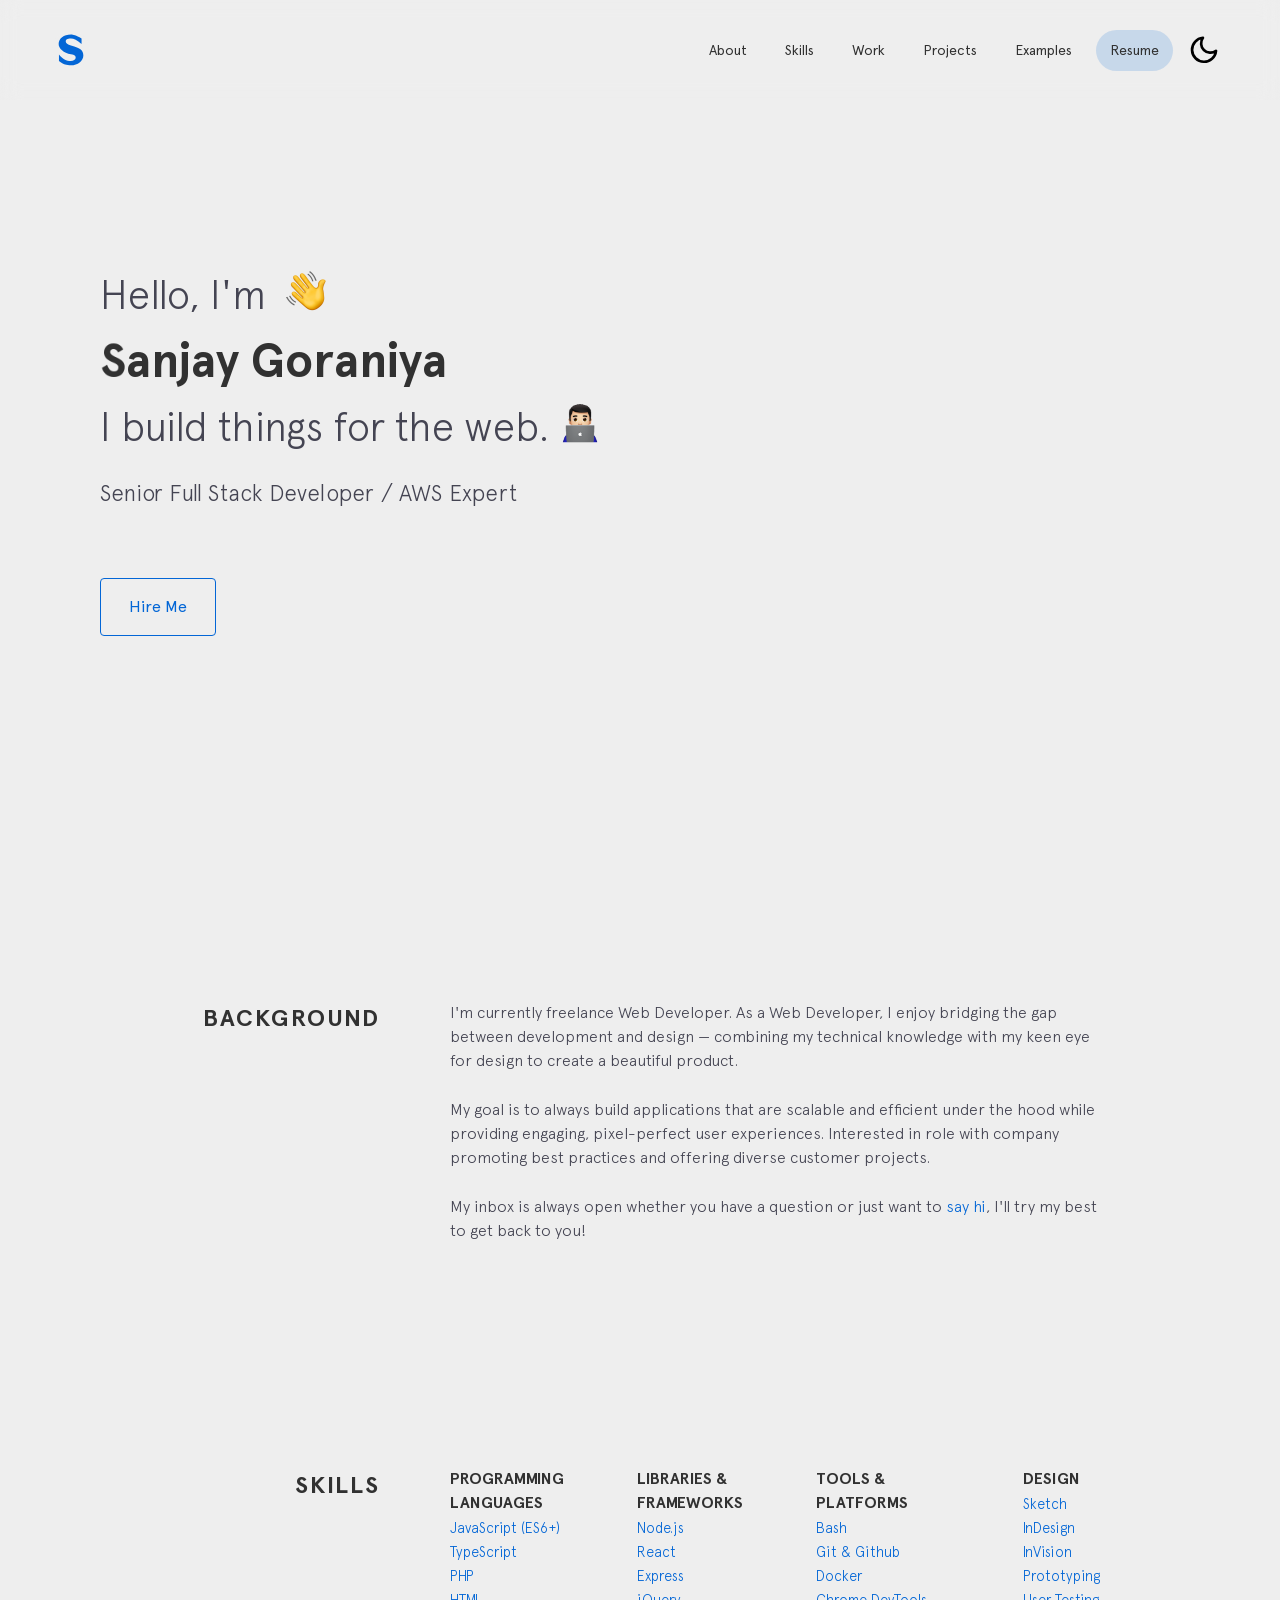
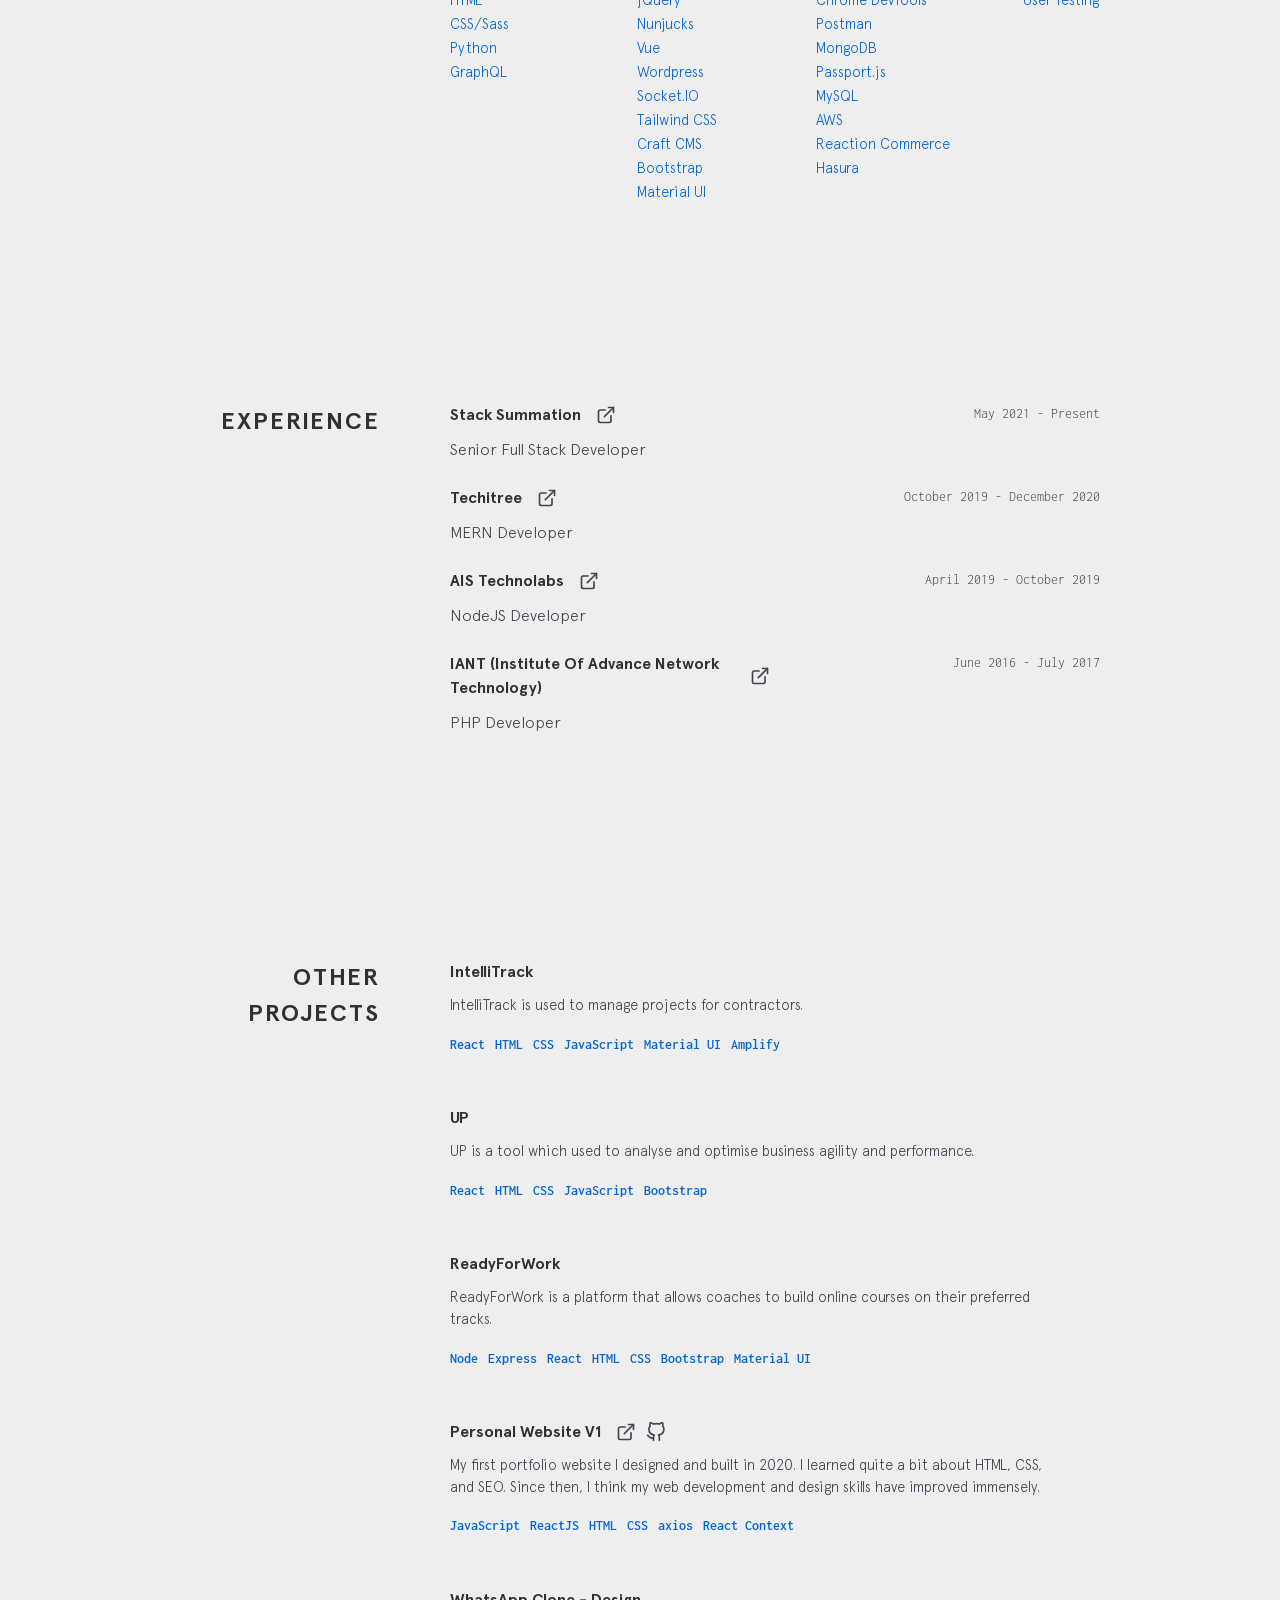
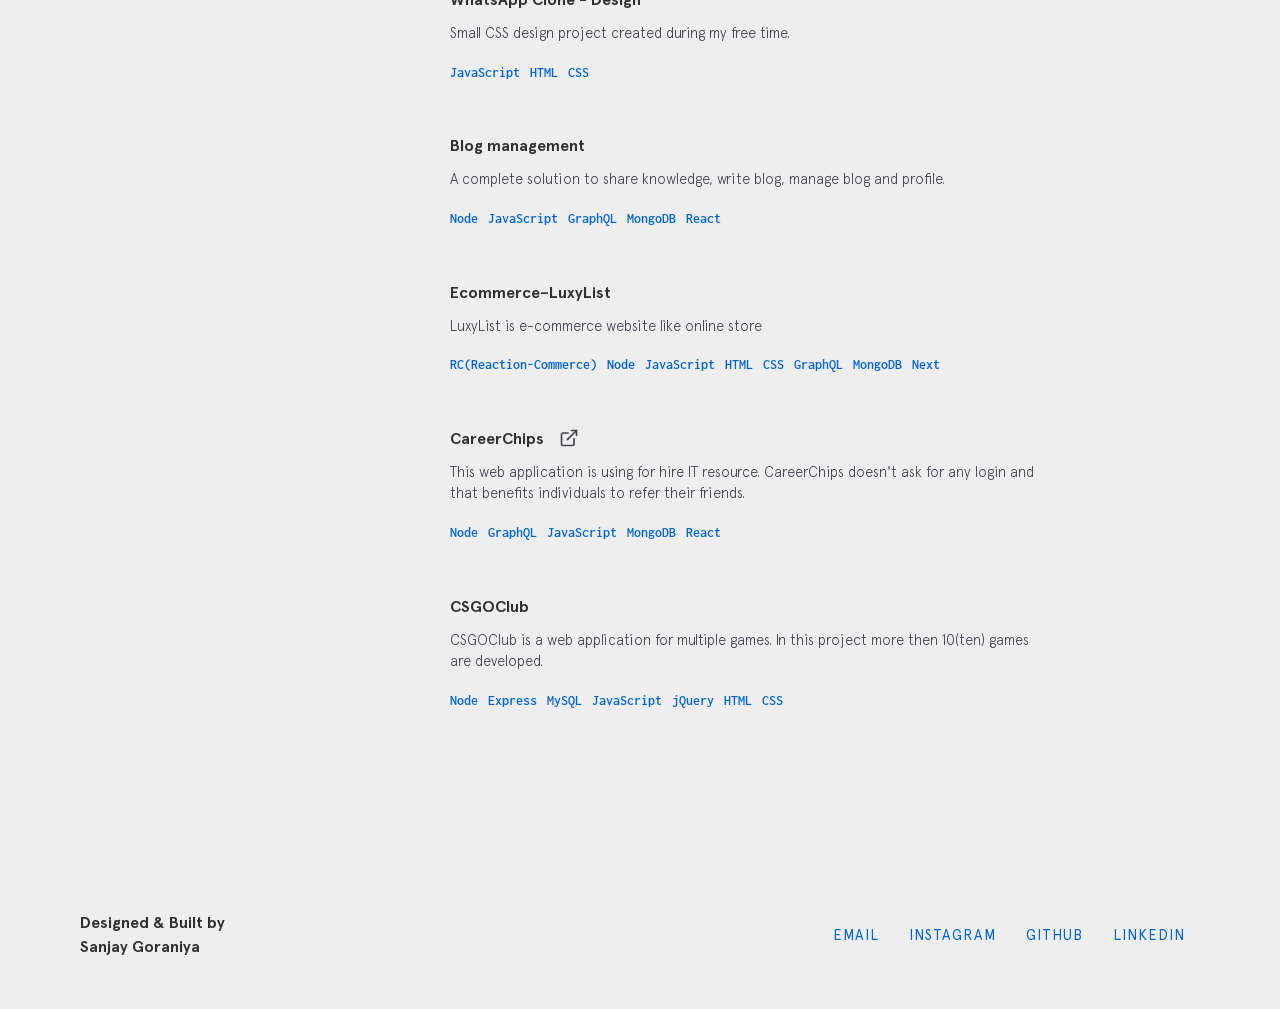
==== commit 5b9ef5ba: "Update: change repository config" ====
--- a/index.html
+++ b/index.html
@@ -1 +1 @@
-<!doctype html><html lang="en"><head><meta charset="utf-8"/><meta name="viewport" content="width=device-width,initial-scale=1"/><title>Sanjay Goraniya</title><link rel="sitemap" type="application/xml" href="/sitemap.xml"><link rel="icon" sizes="256x256" href="/favicon.ico"/><link rel="apple-touch-icon" sizes="192x192" href="/img/logo192.png"/><link id="manifest" rel="manifest" href="/manifest-light.json"/><link rel="stylesheet" href="https://fonts.googleapis.com/css?family=Inconsolata:400,700"><link rel="stylesheet" href="/css/styles.css"><link rel="stylesheet" href="/css/layout.css"><link rel="preconnect dns-prefetch" href="https://www.google-analytics.com"><style>.translated-ltr{margin-top:-40px}.goog-te-banner-frame{display:none;margin-top:-20px}.goog-logo-link{display:none!important}.goog-te-gadget{color:transparent!important}.goog-te-gadget,.goog-te-gadget>div{display:flex;justify-content:center;align-items:center}</style></head><body class="siteLoading"><noscript><meta http-equiv="refresh" content="0;url=/index.htm"/></noscript><div id="root"></div><script async="" src="https://www.google-analytics.com/analytics.js"></script><script>function googleTranslateElementInit(){new google.translate.TranslateElement({pageLanguage:"en"},"google_translate_element")}!function(){var t=new Date;function e(t){var e=document.getElementsByTagName("head")[0];e||(e=document.body.parentNode.appendChild(document.createElement("head"))),e.appendChild(t)}window.addEventListener&&void 0===document.readyState&&window.addEventListener("DOMContentLoaded",(function(){document.readyState="complete"}),!1),function(t){t=t.split(".");for(var e=window,n=0;n<t.length;++n)if(!(e=e[t[n]]))return!1;return!0}("google.translate.Element")||function(){var n=function(t){t=t.split(".");for(var e=window,n=0;n<t.length;++n)e=e.hasOwnProperty?e.hasOwnProperty(t[n])?e[t[n]]:e[t[n]]={}:e[t[n]]||(e[t[n]]={});return e}("google.translate._const");n._cest=t,t=void 0,n._cl="en",n._cuc="googleTranslateElementInit",n._cac="",n._cam="",n._ctkk="440335.1449305758";var a="translate.googleapis.com",l="https://",o=l+a;n._pah=a,n._pas=l,n._pbi=o+"/translate_static/img/te_bk.gif",n._pci=o+"/translate_static/img/te_ctrl3.gif",n._pli=o+"/translate_static/img/loading.gif",n._plla=a+"/translate_a/l",n._pmi=o+"/translate_static/img/mini_google.png",n._ps=o+"/translate_static/css/translateelement.css",n._puh="translate.google.com",function(t){var n=document.createElement("link");n.type="text/css",n.rel="stylesheet",n.charset="UTF-8",n.href=t,e(n)}(n._ps),function(t){var n=document.createElement("script");n.type="text/javascript",n.charset="UTF-8",n.src=t,e(n)}(o+"/translate_static/js/element/main.js")}()}()</script><script>!function(e){function r(r){for(var n,a,i=r[0],l=r[1],f=r[2],c=0,s=[];c<i.length;c++)a=i[c],Object.prototype.hasOwnProperty.call(o,a)&&o[a]&&s.push(o[a][0]),o[a]=0;for(n in l)Object.prototype.hasOwnProperty.call(l,n)&&(e[n]=l[n]);for(p&&p(r);s.length;)s.shift()();return u.push.apply(u,f||[]),t()}function t(){for(var e,r=0;r<u.length;r++){for(var t=u[r],n=!0,i=1;i<t.length;i++){var l=t[i];0!==o[l]&&(n=!1)}n&&(u.splice(r--,1),e=a(a.s=t[0]))}return e}var n={},o={1:0},u=[];function a(r){if(n[r])return n[r].exports;var t=n[r]={i:r,l:!1,exports:{}};return e[r].call(t.exports,t,t.exports,a),t.l=!0,t.exports}a.m=e,a.c=n,a.d=function(e,r,t){a.o(e,r)||Object.defineProperty(e,r,{enumerable:!0,get:t})},a.r=function(e){"undefined"!=typeof Symbol&&Symbol.toStringTag&&Object.defineProperty(e,Symbol.toStringTag,{value:"Module"}),Object.defineProperty(e,"__esModule",{value:!0})},a.t=function(e,r){if(1&r&&(e=a(e)),8&r)return e;if(4&r&&"object"==typeof e&&e&&e.__esModule)return e;var t=Object.create(null);if(a.r(t),Object.defineProperty(t,"default",{enumerable:!0,value:e}),2&r&&"string"!=typeof e)for(var n in e)a.d(t,n,function(r){return e[r]}.bind(null,n));return t},a.n=function(e){var r=e&&e.__esModule?function(){return e.default}:function(){return e};return a.d(r,"a",r),r},a.o=function(e,r){return Object.prototype.hasOwnProperty.call(e,r)},a.p="/";var i=this.webpackJsonpsanjaygoraniya=this.webpackJsonpsanjaygoraniya||[],l=i.push.bind(i);i.push=r,i=i.slice();for(var f=0;f<i.length;f++)r(i[f]);var p=l;t()}([])</script><script src="/static/js/2.ea292cf4.chunk.js"></script><script src="/static/js/main.ef74f229.chunk.js"></script></body></html>+<!doctype html><html lang="en"><head><meta charset="utf-8"/><meta name="viewport" content="width=device-width,initial-scale=1"/><title>Sanjay Goraniya</title><link rel="sitemap" type="application/xml" href="/sitemap.xml"><link rel="icon" sizes="256x256" href="/favicon.ico"/><link rel="apple-touch-icon" sizes="192x192" href="/img/logo192.png"/><link id="manifest" rel="manifest" href="/manifest-light.json"/><link rel="stylesheet" href="https://fonts.googleapis.com/css?family=Inconsolata:400,700"><link rel="stylesheet" href="/css/styles.css"><link rel="stylesheet" href="/css/layout.css"><link rel="preconnect dns-prefetch" href="https://www.google-analytics.com"><style>.translated-ltr{margin-top:-40px}.goog-te-banner-frame{display:none;margin-top:-20px}.goog-logo-link{display:none!important}.goog-te-gadget{color:transparent!important}.goog-te-gadget,.goog-te-gadget>div{display:flex;justify-content:center;align-items:center}</style></head><body class="siteLoading"><noscript><meta http-equiv="refresh" content="0;url=/index.htm"/></noscript><div id="root"></div><script async="" src="https://www.google-analytics.com/analytics.js"></script><script>function googleTranslateElementInit(){new google.translate.TranslateElement({pageLanguage:"en"},"google_translate_element")}!function(){var t=new Date;function e(t){var e=document.getElementsByTagName("head")[0];e||(e=document.body.parentNode.appendChild(document.createElement("head"))),e.appendChild(t)}window.addEventListener&&void 0===document.readyState&&window.addEventListener("DOMContentLoaded",(function(){document.readyState="complete"}),!1),function(t){t=t.split(".");for(var e=window,n=0;n<t.length;++n)if(!(e=e[t[n]]))return!1;return!0}("google.translate.Element")||function(){var n=function(t){t=t.split(".");for(var e=window,n=0;n<t.length;++n)e=e.hasOwnProperty?e.hasOwnProperty(t[n])?e[t[n]]:e[t[n]]={}:e[t[n]]||(e[t[n]]={});return e}("google.translate._const");n._cest=t,t=void 0,n._cl="en",n._cuc="googleTranslateElementInit",n._cac="",n._cam="",n._ctkk="440335.1449305758";var a="translate.googleapis.com",l="https://",o=l+a;n._pah=a,n._pas=l,n._pbi=o+"/translate_static/img/te_bk.gif",n._pci=o+"/translate_static/img/te_ctrl3.gif",n._pli=o+"/translate_static/img/loading.gif",n._plla=a+"/translate_a/l",n._pmi=o+"/translate_static/img/mini_google.png",n._ps=o+"/translate_static/css/translateelement.css",n._puh="translate.google.com",function(t){var n=document.createElement("link");n.type="text/css",n.rel="stylesheet",n.charset="UTF-8",n.href=t,e(n)}(n._ps),function(t){var n=document.createElement("script");n.type="text/javascript",n.charset="UTF-8",n.src=t,e(n)}(o+"/translate_static/js/element/main.js")}()}()</script><script>!function(e){function r(r){for(var n,a,i=r[0],l=r[1],f=r[2],c=0,s=[];c<i.length;c++)a=i[c],Object.prototype.hasOwnProperty.call(o,a)&&o[a]&&s.push(o[a][0]),o[a]=0;for(n in l)Object.prototype.hasOwnProperty.call(l,n)&&(e[n]=l[n]);for(p&&p(r);s.length;)s.shift()();return u.push.apply(u,f||[]),t()}function t(){for(var e,r=0;r<u.length;r++){for(var t=u[r],n=!0,i=1;i<t.length;i++){var l=t[i];0!==o[l]&&(n=!1)}n&&(u.splice(r--,1),e=a(a.s=t[0]))}return e}var n={},o={1:0},u=[];function a(r){if(n[r])return n[r].exports;var t=n[r]={i:r,l:!1,exports:{}};return e[r].call(t.exports,t,t.exports,a),t.l=!0,t.exports}a.m=e,a.c=n,a.d=function(e,r,t){a.o(e,r)||Object.defineProperty(e,r,{enumerable:!0,get:t})},a.r=function(e){"undefined"!=typeof Symbol&&Symbol.toStringTag&&Object.defineProperty(e,Symbol.toStringTag,{value:"Module"}),Object.defineProperty(e,"__esModule",{value:!0})},a.t=function(e,r){if(1&r&&(e=a(e)),8&r)return e;if(4&r&&"object"==typeof e&&e&&e.__esModule)return e;var t=Object.create(null);if(a.r(t),Object.defineProperty(t,"default",{enumerable:!0,value:e}),2&r&&"string"!=typeof e)for(var n in e)a.d(t,n,function(r){return e[r]}.bind(null,n));return t},a.n=function(e){var r=e&&e.__esModule?function(){return e.default}:function(){return e};return a.d(r,"a",r),r},a.o=function(e,r){return Object.prototype.hasOwnProperty.call(e,r)},a.p="/";var i=this.webpackJsonpsanjaygoraniya=this.webpackJsonpsanjaygoraniya||[],l=i.push.bind(i);i.push=r,i=i.slice();for(var f=0;f<i.length;f++)r(i[f]);var p=l;t()}([])</script><script src="/static/js/2.5b88435b.chunk.js"></script><script src="/static/js/main.7274927d.chunk.js"></script></body></html>
